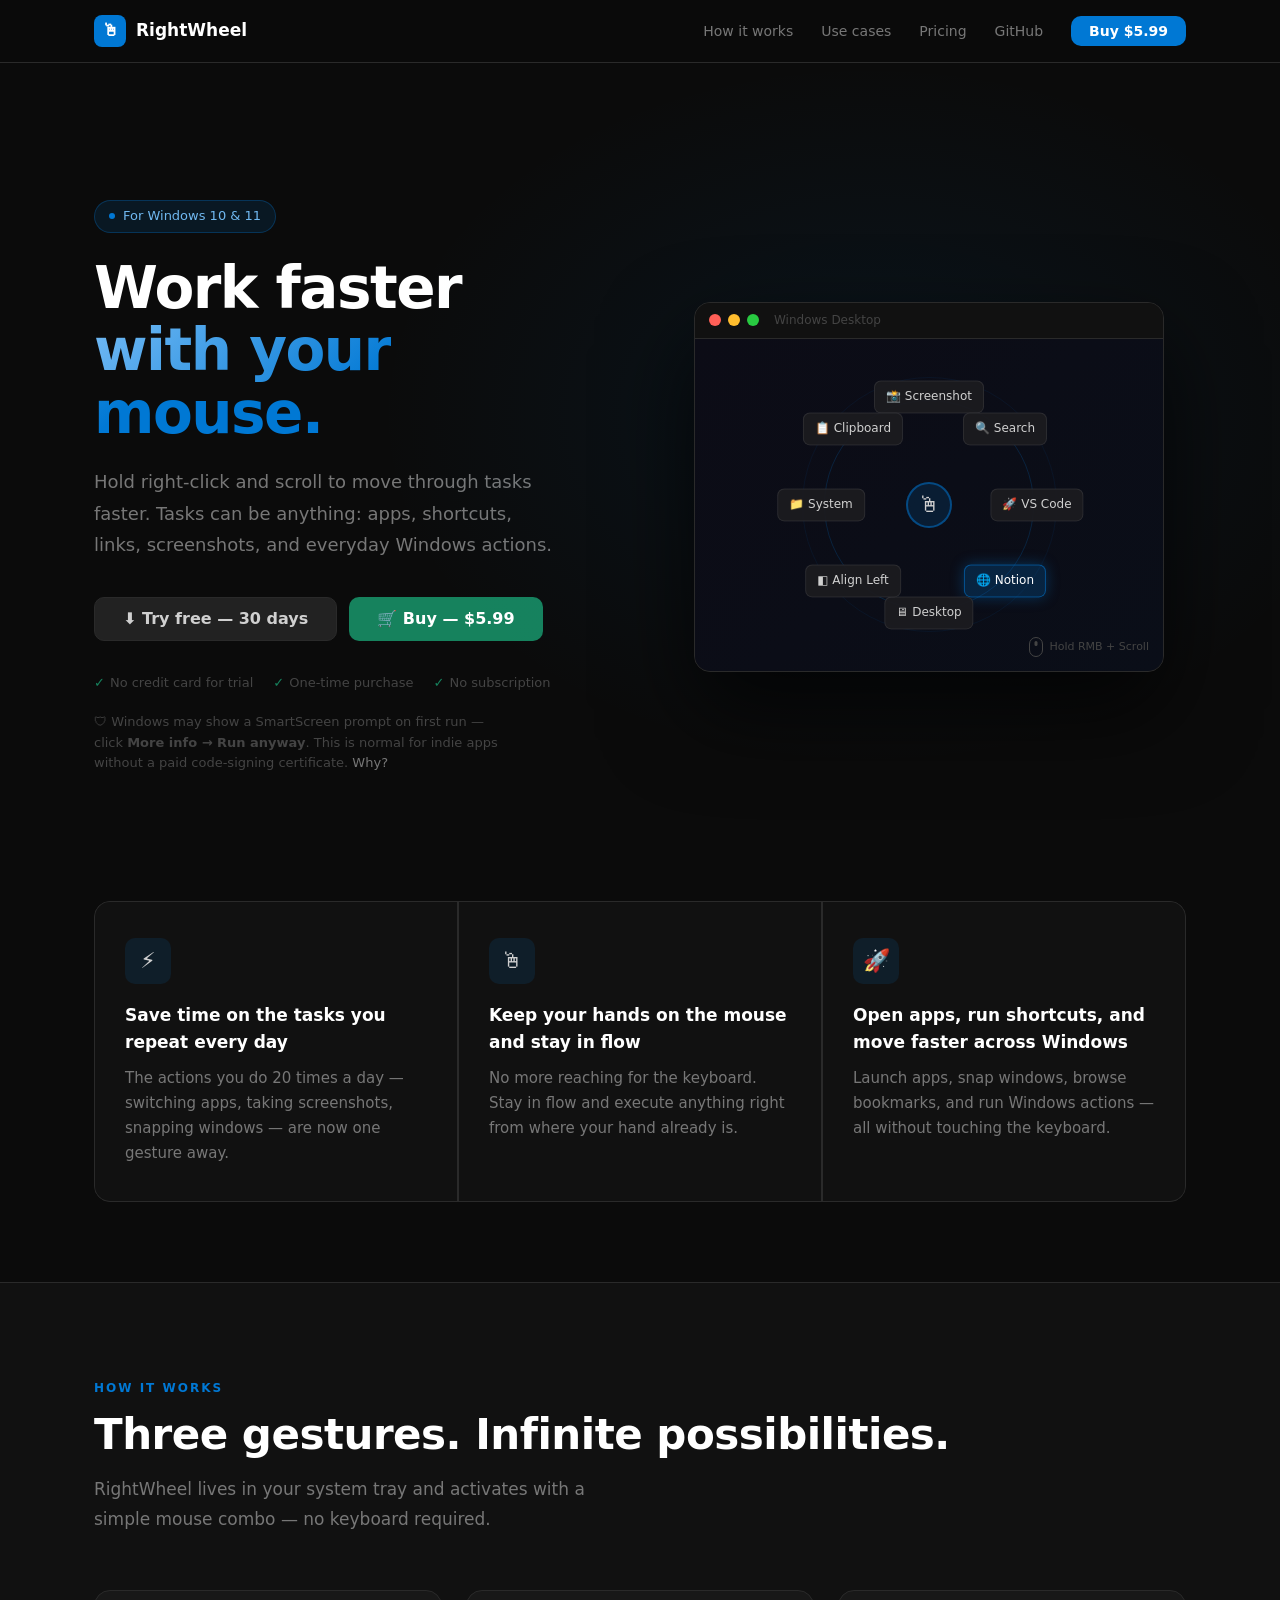
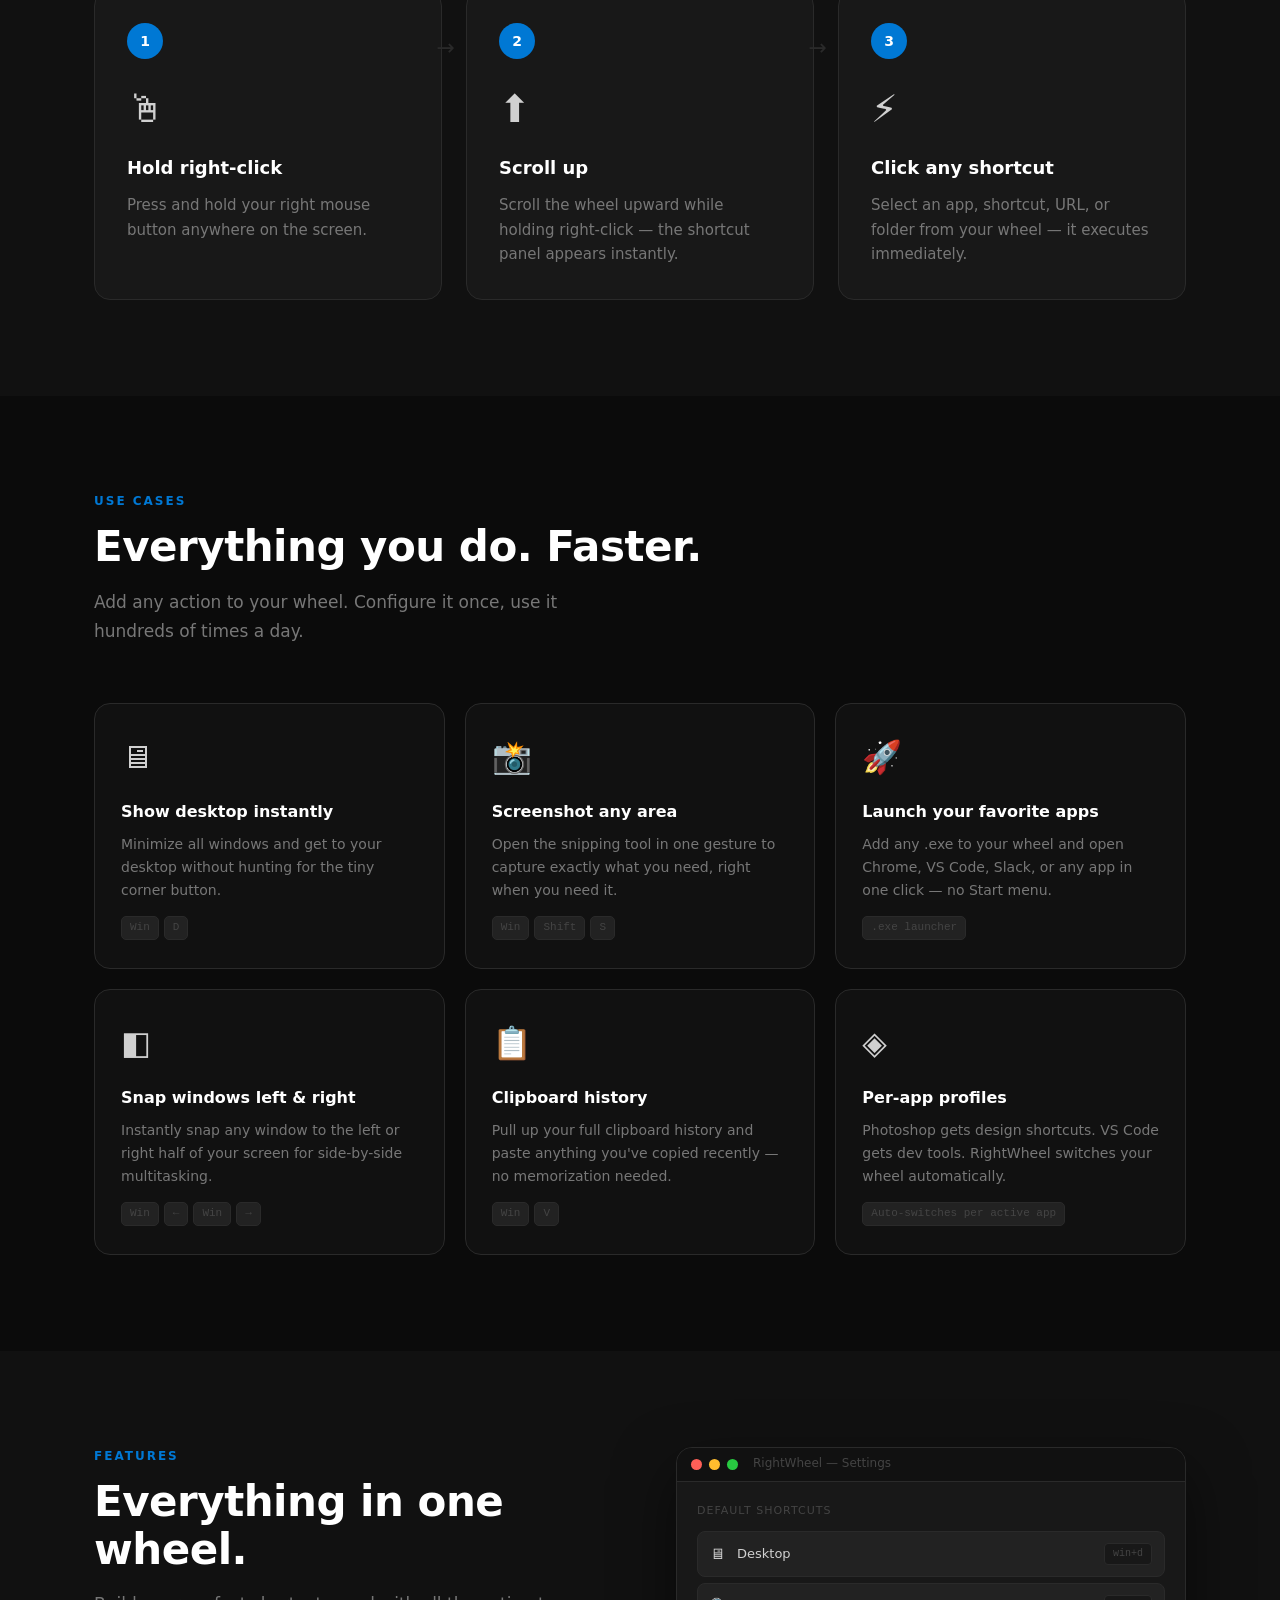
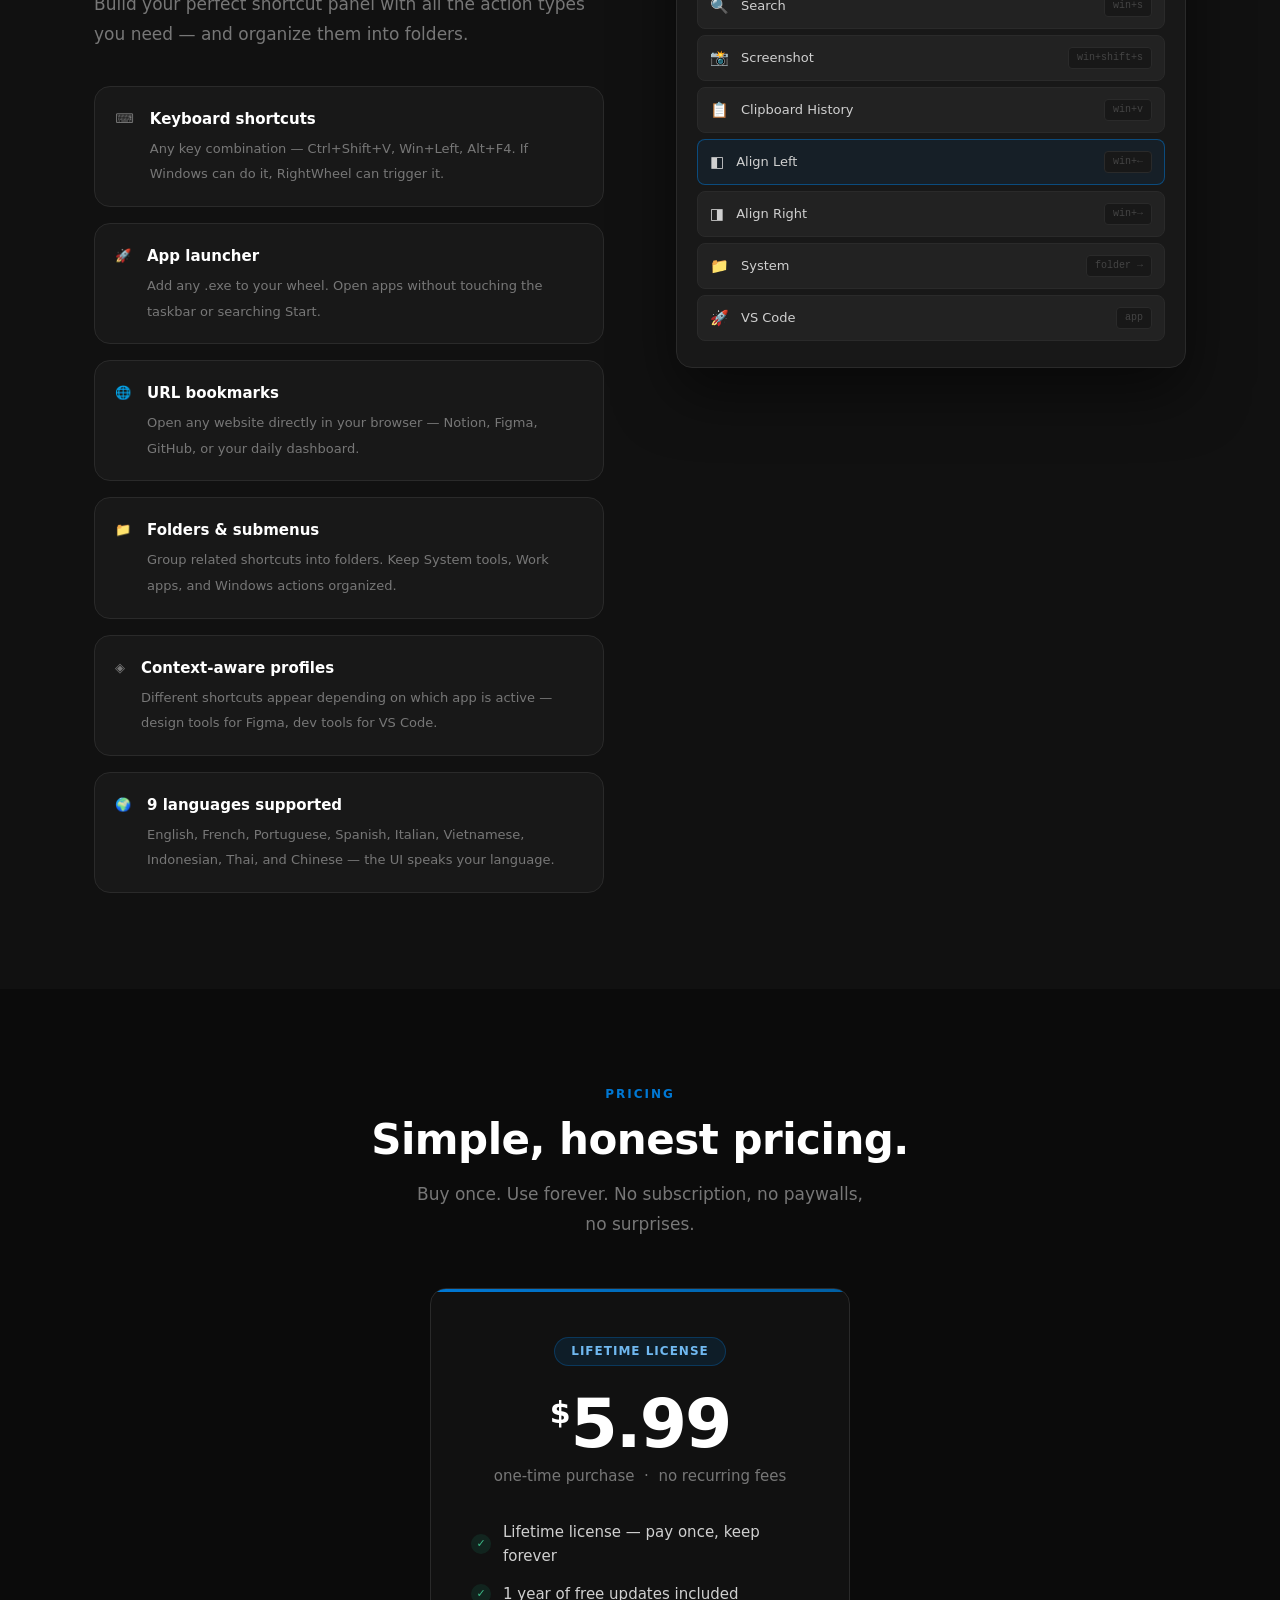
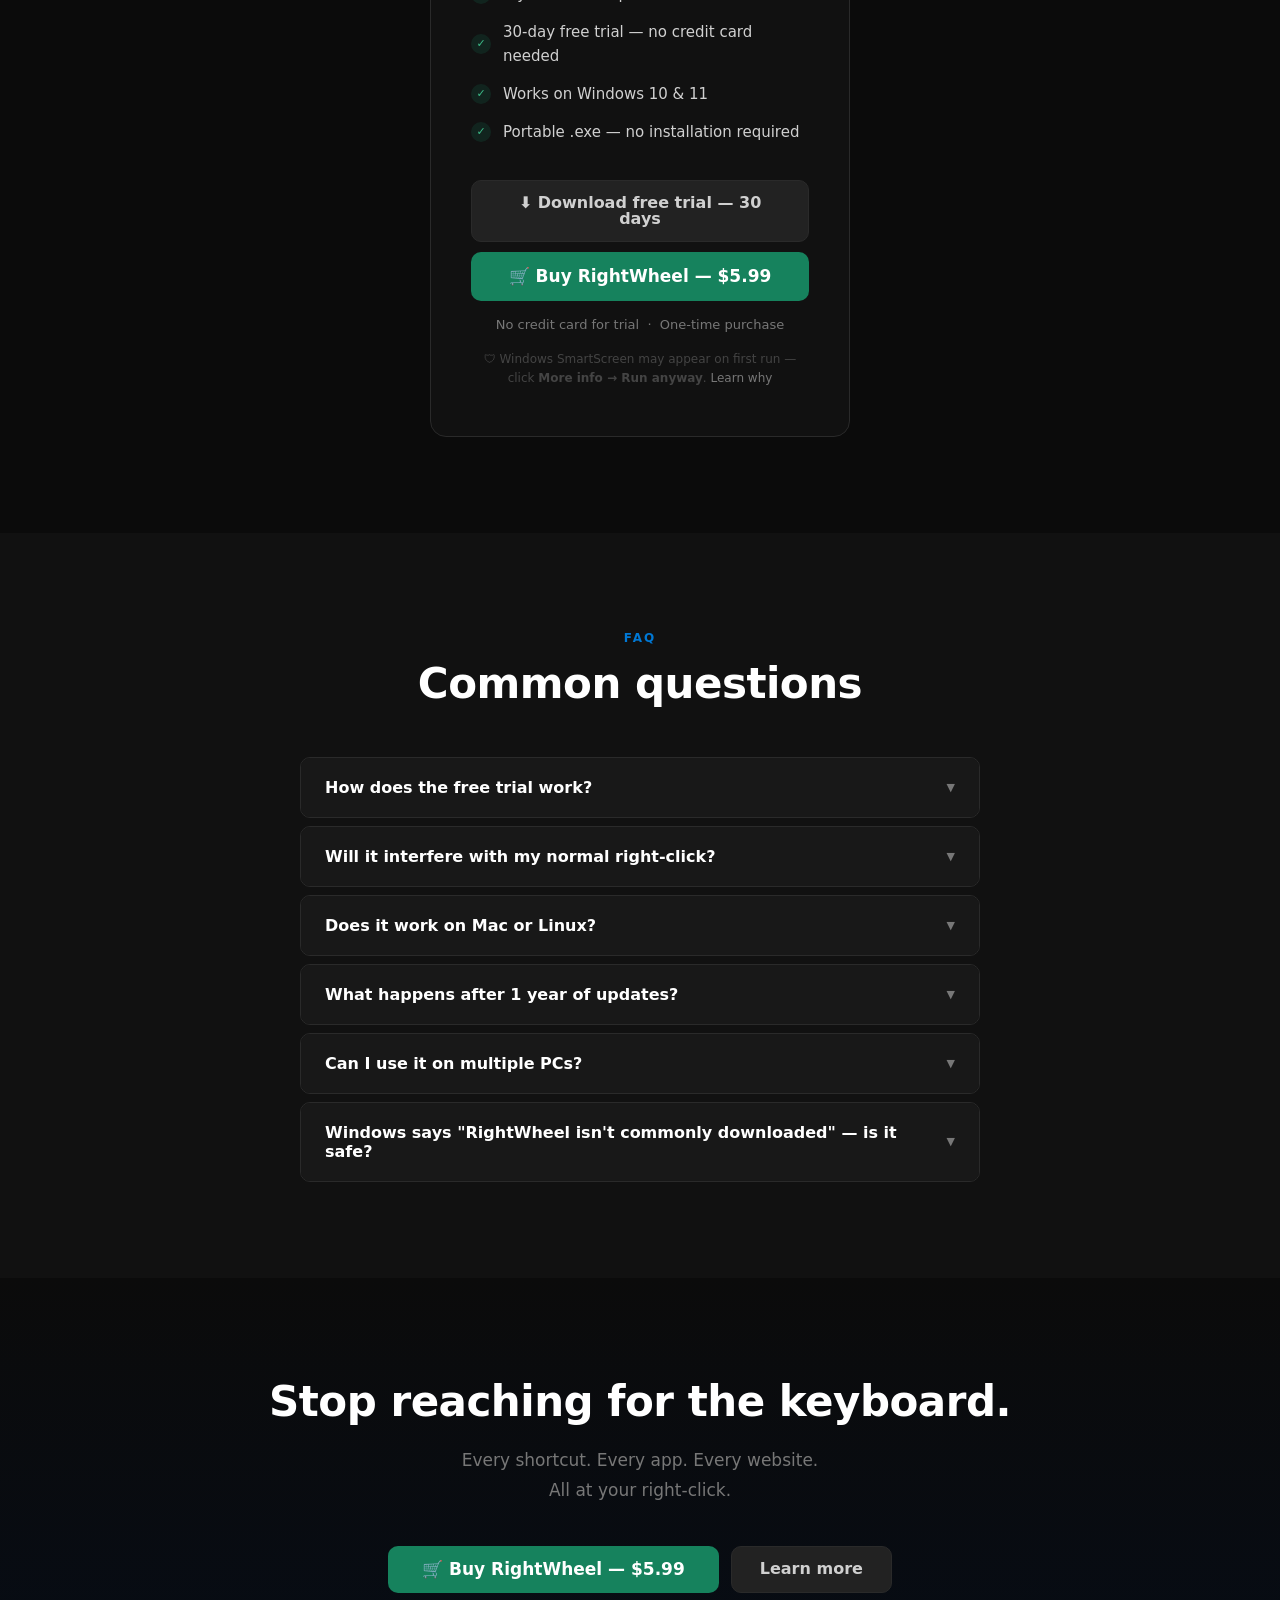
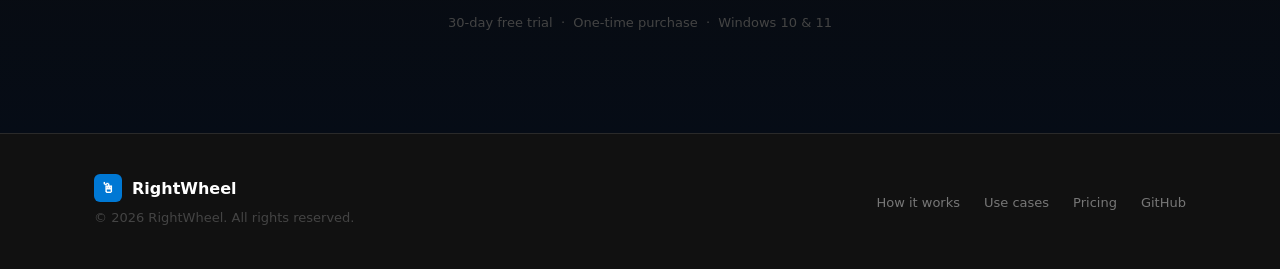
==== website/index.html @ c5c51e4b "seo: fix all audit issues — og-image, meta, sitemap, robots, schema - og-image.png resized to 1200x6" ====
<!DOCTYPE html>
<html lang="en">
<head>
  <meta charset="UTF-8">
  <meta name="viewport" content="width=device-width, initial-scale=1.0">
  <title>RightWheel — Work faster with your mouse</title>
  <meta name="description" content="RightWheel is a Windows mouse shortcut launcher. Hold right-click and scroll to instantly open apps, trigger shortcuts, and switch windows — without touching the keyboard.">
  <meta name="keywords" content="mouse shortcuts, windows productivity, rightwheel, hotkey, quick launch, mouse wheel, keyboard shortcut launcher">
  <link rel="canonical" href="https://chautnus.github.io/RightWheel/">
  <link rel="sitemap" type="application/xml" href="/RightWheel/sitemap.xml">
  <link rel="icon" href="data:image/svg+xml,<svg xmlns='http://www.w3.org/2000/svg' viewBox='0 0 100 100'><rect width='100' height='100' rx='20' fill='%230078d4'/><text y='.9em' font-size='80'>🖱</text></svg>">

  <!-- Open Graph -->
  <meta property="og:title" content="RightWheel — Work faster with your mouse">
  <meta property="og:description" content="Hold right-click and scroll to move through tasks faster. Apps, shortcuts, links, screenshots — all at your fingertip.">
  <meta property="og:type" content="website">
  <meta property="og:url" content="https://chautnus.github.io/RightWheel/">
  <meta property="og:image" content="https://chautnus.github.io/RightWheel/og-image.png">
  <meta property="og:image:width" content="1200">
  <meta property="og:image:height" content="630">
  <meta property="og:image:alt" content="RightWheel — Windows mouse shortcut launcher">
  <meta property="og:site_name" content="RightWheel">

  <!-- Twitter -->
  <meta name="twitter:card" content="summary_large_image">
  <meta name="twitter:title" content="RightWheel — Work faster with your mouse">
  <meta name="twitter:description" content="Hold right-click and scroll to move through tasks faster.">
  <meta name="twitter:image" content="https://chautnus.github.io/RightWheel/og-image.png">
  <meta name="twitter:image:alt" content="RightWheel — Windows mouse shortcut launcher">
  <meta name="robots" content="index, follow">
  <meta name="author" content="chautnus">

  <!-- Structured data -->
  <script type="application/ld+json">
  {
    "@context": "https://schema.org",
    "@type": "SoftwareApplication",
    "name": "RightWheel",
    "applicationCategory": "UtilitiesApplication",
    "operatingSystem": "Windows 10, Windows 11",
    "description": "Hold right-click and scroll to instantly access apps, shortcuts, links, screenshots, and everyday Windows actions.",
    "url": "https://chautnus.github.io/RightWheel/",
    "downloadUrl": "https://github.com/chautnus/RightWheel/releases/latest/download/RightWheel.exe",
    "softwareVersion": "2.9.0",
    "offers": {
      "@type": "Offer",
      "price": "5.99",
      "priceCurrency": "USD",
      "availability": "https://schema.org/InStock"
    },
    "featureList": [
      "Keyboard shortcut launcher",
      "App launcher",
      "URL bookmarks",
      "Folders and submenus",
      "Tab and window switcher",
      "9 languages supported",
      "30-day free trial"
    ]
  }
  </script>

  <style>
    *, *::before, *::after { box-sizing: border-box; margin: 0; padding: 0; }

    :root {
      --bg:     #0b0b0b;
      --bg2:    #111111;
      --bg3:    #181818;
      --bg4:    #222222;
      --bg5:    #2a2a2a;
      --border: #2a2a2a;
      --text:   #d0d0d0;
      --muted:  #777;
      --dim:    #444;
      --white:  #ffffff;
      --blue:   #0078d4;
      --blue-h: #1a8fe0;
      --blue-l: rgba(0,120,212,.12);
      --green:  #16825d;
      --green-h:#1a9e71;
      --r:      10px;
      --r-lg:   16px;
      --font:   'Segoe UI', system-ui, -apple-system, 'Helvetica Neue', sans-serif;
      --mono:   'Cascadia Code', 'Consolas', 'Courier New', monospace;
      --max:    1140px;
    }

    html { scroll-behavior: smooth; }

    body {
      font-family: var(--font);
      background: var(--bg);
      color: var(--text);
      line-height: 1.6;
      overflow-x: hidden;
    }

    a { color: var(--blue); text-decoration: none; }
    a:hover { text-decoration: underline; }

    /* ─── Layout ─────────────────────────────────────────────── */
    .container { max-width: var(--max); margin: 0 auto; padding: 0 24px; }

    /* ─── Buttons ────────────────────────────────────────────── */
    .btn {
      display: inline-flex; align-items: center; gap: 8px;
      padding: 13px 28px; border-radius: var(--r);
      font-size: 16px; font-weight: 600; font-family: var(--font);
      cursor: pointer; border: none; text-decoration: none;
      transition: all .2s; line-height: 1;
    }
    .btn:hover { text-decoration: none; }
    .btn-primary   { background: var(--green); color: var(--white); }
    .btn-primary:hover {
      background: var(--green-h); color: var(--white);
      transform: translateY(-1px); box-shadow: 0 8px 24px rgba(22,130,93,.35);
    }
    .btn-secondary { background: var(--bg4); color: var(--text); border: 1px solid var(--border); }
    .btn-secondary:hover { background: var(--bg5); color: var(--white); }

    /* ─── Nav ────────────────────────────────────────────────── */
    nav {
      position: sticky; top: 0; z-index: 100;
      background: rgba(11,11,11,.88); backdrop-filter: blur(14px);
      border-bottom: 1px solid var(--border);
    }
    .nav-inner {
      display: flex; align-items: center;
      height: 62px; gap: 32px;
    }
    .nav-logo {
      display: flex; align-items: center; gap: 10px;
      font-weight: 700; font-size: 17px; color: var(--white);
      text-decoration: none; flex-shrink: 0;
    }
    .nav-logo-icon {
      width: 32px; height: 32px; background: var(--blue);
      border-radius: 8px;
      display: flex; align-items: center; justify-content: center;
      font-size: 17px;
    }
    .nav-links {
      display: flex; align-items: center; gap: 28px;
      margin-left: auto; list-style: none;
    }
    .nav-links a { color: var(--muted); font-size: 14px; transition: color .2s; }
    .nav-links a:hover { color: var(--white); text-decoration: none; }
    .nav-cta {
      background: var(--blue) !important; color: var(--white) !important;
      padding: 7px 18px; border-radius: var(--r);
      font-weight: 600; font-size: 14px !important;
      transition: background .2s !important;
    }
    .nav-cta:hover { background: var(--blue-h) !important; }

    /* ─── Hero ───────────────────────────────────────────────── */
    .hero {
      min-height: calc(100vh - 62px);
      display: flex; align-items: center;
      padding: 80px 0 70px; position: relative; overflow: hidden;
    }
    .hero::before {
      content: '';
      position: absolute; inset: 0;
      background: radial-gradient(ellipse 55% 60% at 68% 42%, rgba(0,120,212,.09) 0%, transparent 70%);
      pointer-events: none;
    }
    .hero-inner {
      display: grid; grid-template-columns: 1fr 1fr;
      gap: 64px; align-items: center;
    }
    .hero-badge {
      display: inline-flex; align-items: center; gap: 8px;
      background: var(--blue-l); border: 1px solid rgba(0,120,212,.3);
      border-radius: 100px; padding: 5px 14px;
      font-size: 13px; color: #70b8f0; margin-bottom: 24px;
    }
    .hero-badge-dot {
      width: 6px; height: 6px; border-radius: 50%; background: var(--blue);
    }
    .hero h1 {
      font-size: clamp(36px, 5vw, 58px); font-weight: 800;
      line-height: 1.08; letter-spacing: -1.5px;
      color: var(--white); margin-bottom: 22px;
    }
    .hero h1 em {
      font-style: normal;
      background: linear-gradient(135deg, #74bbf5 0%, #0078d4 60%);
      -webkit-background-clip: text; -webkit-text-fill-color: transparent; background-clip: text;
    }
    .hero-desc {
      font-size: 18px; color: var(--muted); line-height: 1.75;
      margin-bottom: 36px; max-width: 460px;
    }
    .hero-actions { display: flex; gap: 12px; flex-wrap: wrap; }
    .hero-trust {
      display: flex; align-items: center; gap: 20px; flex-wrap: wrap;
      margin-top: 32px; font-size: 13px; color: var(--dim);
    }
    .hero-trust span { display: flex; align-items: center; gap: 5px; }
    .hero-trust .check { color: var(--green); }

    /* ─── Wheel Mockup ───────────────────────────────────────── */
    .hero-visual {
      display: flex; align-items: center; justify-content: center;
    }
    .mockup-window {
      width: 470px; height: 370px;
      background: var(--bg3); border: 1px solid var(--border);
      border-radius: var(--r-lg); position: relative; overflow: hidden;
      box-shadow: 0 40px 90px rgba(0,0,0,.7);
    }
    .mockup-titlebar {
      height: 36px; background: var(--bg2);
      border-bottom: 1px solid var(--border);
      display: flex; align-items: center; padding: 0 14px; gap: 7px;
    }
    .dot { width: 12px; height: 12px; border-radius: 50%; }
    .mockup-titlebar-label { margin-left: 8px; font-size: 12px; color: var(--dim); }
    .mockup-body {
      position: relative; height: calc(100% - 36px);
      background: linear-gradient(135deg, #0c0c16 0%, #0a0e18 100%);
      display: flex; align-items: center; justify-content: center;
    }

    /* Wheel */
    .wheel-wrap { position: relative; width: 290px; height: 290px;
      display: flex; align-items: center; justify-content: center; }
    .wheel-ring {
      position: absolute; border-radius: 50%; border-style: solid;
      border-color: rgba(0,120,212,.2); border-width: 1px;
      animation: pulse-ring 3s ease-in-out infinite;
    }
    .wr1 { width: 210px; height: 210px; }
    .wr2 { width: 255px; height: 255px; border-color: rgba(0,120,212,.08); animation-delay:.6s; }
    @keyframes pulse-ring {
      0%,100% { opacity:.5; transform:scale(1); }
      50%      { opacity:1;  transform:scale(1.025); }
    }
    .wheel-center {
      width: 46px; height: 46px; border-radius: 50%;
      background: rgba(0,120,212,.15); border: 2px solid rgba(0,120,212,.5);
      display: flex; align-items: center; justify-content: center;
      font-size: 22px; z-index: 2;
      animation: center-pulse 2s ease-in-out infinite alternate;
    }
    @keyframes center-pulse {
      from { box-shadow: 0 0 10px rgba(0,120,212,.25); }
      to   { box-shadow: 0 0 26px rgba(0,120,212,.6);  }
    }
    .wi {
      position: absolute;
      transform: translate(-50%, -50%);
    }
    .pill {
      display: flex; align-items: center; gap: 5px;
      background: rgba(28,28,32,.96); border: 1px solid rgba(255,255,255,.08);
      border-radius: 7px; padding: 6px 11px;
      font-size: 12px; color: var(--text); white-space: nowrap;
      transition: all .3s; cursor: default;
    }
    .pill.hi {
      background: rgba(0,120,212,.22);
      border-color: rgba(0,120,212,.55);
      color: var(--white);
      box-shadow: 0 0 14px rgba(0,120,212,.35);
    }
    .scroll-hint {
      position: absolute; bottom: 14px; right: 14px;
      font-size: 11px; color: var(--dim);
      display: flex; align-items: center; gap: 6px;
    }
    .scroll-mouse {
      width: 14px; height: 20px; border: 1.5px solid var(--dim);
      border-radius: 7px; position: relative;
    }
    .scroll-mouse::after {
      content: ''; width: 3px; height: 5px;
      background: var(--dim); border-radius: 2px;
      position: absolute; left: 50%; top: 3px; transform: translateX(-50%);
      animation: s-dot 1.5s ease-in-out infinite;
    }
    @keyframes s-dot { 0%,100%{opacity:1;top:3px} 50%{opacity:.3;top:8px} }

    /* ─── Section shared ─────────────────────────────────────── */
    section { padding: 96px 0; }
    .label {
      font-size: 12px; font-weight: 700; letter-spacing: 2px;
      text-transform: uppercase; color: var(--blue); margin-bottom: 12px;
    }
    .sh {
      font-size: clamp(28px, 4vw, 42px); font-weight: 800;
      color: var(--white); line-height: 1.15;
      letter-spacing: -0.5px; margin-bottom: 16px;
    }
    .sd {
      font-size: 17px; color: var(--muted);
      line-height: 1.75; margin-bottom: 56px;
    }

    /* ─── Value Props ─────────────────────────────────────────── */
    .props { padding: 0 0 80px; border-bottom: 1px solid var(--border); }
    .props-grid {
      display: grid; grid-template-columns: repeat(3,1fr);
      gap: 2px; background: var(--border);
      border: 1px solid var(--border); border-radius: var(--r-lg); overflow: hidden;
    }
    .prop { background: var(--bg2); padding: 36px 30px; }
    .prop-ico {
      width: 46px; height: 46px; background: var(--blue-l);
      border-radius: var(--r); display: flex; align-items: center;
      justify-content: center; font-size: 22px; margin-bottom: 18px;
    }
    .prop h3 { font-size: 17px; font-weight: 700; color: var(--white); margin-bottom: 10px; }
    .prop p  { font-size: 15px; color: var(--muted); line-height: 1.65; }

    /* ─── How it works ───────────────────────────────────────── */
    .how { background: var(--bg2); }
    .how-steps { display: grid; grid-template-columns: repeat(3,1fr); gap: 24px; }
    .step {
      background: var(--bg3); border: 1px solid var(--border);
      border-radius: var(--r-lg); padding: 32px; position: relative;
    }
    .step-num {
      width: 36px; height: 36px; border-radius: 50%; background: var(--blue);
      display: flex; align-items: center; justify-content: center;
      font-size: 14px; font-weight: 800; color: var(--white); margin-bottom: 20px;
    }
    .step-icon { font-size: 38px; display: block; margin-bottom: 14px; }
    .step h3 { font-size: 18px; font-weight: 700; color: var(--white); margin-bottom: 10px; }
    .step p  { font-size: 15px; color: var(--muted); line-height: 1.65; }
    .step-arrow {
      position: absolute; top: 46px; right: -14px;
      color: var(--border); font-size: 22px; z-index: 1; line-height: 1;
    }

    /* ─── Use Cases ──────────────────────────────────────────── */
    .cases-grid {
      display: grid; grid-template-columns: repeat(3,1fr); gap: 20px;
    }
    .case {
      background: var(--bg2); border: 1px solid var(--border);
      border-radius: var(--r-lg); padding: 28px 26px; transition: all .2s;
    }
    .case:hover {
      border-color: rgba(0,120,212,.4); background: var(--bg3);
      transform: translateY(-2px);
    }
    .case-ico { font-size: 32px; display: block; margin-bottom: 16px; }
    .case h3  { font-size: 16px; font-weight: 700; color: var(--white); margin-bottom: 8px; }
    .case p   { font-size: 14px; color: var(--muted); line-height: 1.65; }
    .keys     { display: flex; gap: 5px; flex-wrap: wrap; margin-top: 14px; }
    .kb {
      background: var(--bg4); border: 1px solid var(--border);
      border-radius: 5px; padding: 2px 8px;
      font-size: 11px; font-family: var(--mono); color: var(--dim);
    }

    /* ─── Features ───────────────────────────────────────────── */
    .features { background: var(--bg2); }
    .features-inner { display: grid; grid-template-columns: 1fr 1fr; gap: 72px; align-items: start; }
    .feat-list  { list-style: none; display: flex; flex-direction: column; gap: 16px; }
    .feat-item  {
      display: flex; gap: 16px; align-items: flex-start;
      padding: 20px; background: var(--bg3);
      border: 1px solid var(--border); border-radius: var(--r-lg); transition: border-color .2s;
    }
    .feat-item:hover { border-color: rgba(0,120,212,.35); }
    .feat-ico  { font-size: 22px; flex-shrink: 0; margin-top: 2px; }
    .feat-item strong { display: block; font-size: 15px; font-weight: 700; color: var(--white); margin-bottom: 4px; }
    .feat-item span   { font-size: 13px; color: var(--muted); line-height: 1.55; }

    /* Fake settings panel */
    .feat-panel {
      position: sticky; top: 80px;
      background: var(--bg3); border: 1px solid var(--border);
      border-radius: var(--r-lg); overflow: hidden;
      box-shadow: 0 24px 60px rgba(0,0,0,.5);
    }
    .panel-bar {
      height: 34px; background: var(--bg2);
      border-bottom: 1px solid var(--border);
      display: flex; align-items: center; padding: 0 14px; gap: 7px;
    }
    .panel-body { padding: 20px; }
    .panel-label { font-size: 11px; color: var(--dim); text-transform: uppercase; letter-spacing: 1px; margin-bottom: 12px; }
    .panel-row {
      display: flex; align-items: center; gap: 12px;
      padding: 10px 12px; margin-bottom: 6px;
      background: var(--bg4); border: 1px solid var(--border);
      border-radius: 8px; transition: all .2s;
    }
    .panel-row:hover { border-color: rgba(0,120,212,.4); background: rgba(0,120,212,.06); }
    .panel-row .pi { font-size: 15px; }
    .panel-row .pl { flex: 1; font-size: 13px; color: var(--text); }
    .panel-row .pk {
      font-family: var(--mono); font-size: 10px; color: var(--dim);
      background: var(--bg3); padding: 2px 8px;
      border-radius: 4px; border: 1px solid var(--border);
    }

    /* ─── Pricing ────────────────────────────────────────────── */
    .pricing { text-align: center; }
    .pricing-card {
      max-width: 420px; margin: 0 auto;
      background: var(--bg2); border: 1px solid var(--border);
      border-radius: var(--r-lg); padding: 48px 40px;
      position: relative; overflow: hidden;
    }
    .pricing-card::before {
      content: ''; position: absolute;
      top: 0; left: 0; right: 0; height: 3px;
      background: linear-gradient(90deg, var(--blue) 0%, #005fa3 100%);
    }
    .pricing-badge {
      display: inline-block;
      background: var(--blue-l); color: #70b8f0;
      border: 1px solid rgba(0,120,212,.3);
      border-radius: 100px; padding: 4px 16px;
      font-size: 12px; font-weight: 700;
      letter-spacing: 1px; text-transform: uppercase; margin-bottom: 24px;
    }
    .price {
      font-size: 68px; font-weight: 900;
      color: var(--white); line-height: 1;
      letter-spacing: -2px; margin-bottom: 6px;
    }
    .price sup { font-size: 30px; font-weight: 700; letter-spacing: 0; vertical-align: super; }
    .price-period { font-size: 15px; color: var(--muted); margin-bottom: 32px; }
    .price-feats { list-style: none; text-align: left; display: flex; flex-direction: column; gap: 14px; margin-bottom: 36px; }
    .price-feats li { display: flex; align-items: center; gap: 12px; font-size: 15px; color: var(--text); }
    .pf-check {
      width: 20px; height: 20px; border-radius: 50%;
      background: rgba(22,130,93,.18);
      display: flex; align-items: center; justify-content: center;
      font-size: 11px; color: #3dba88; flex-shrink: 0;
    }
    .trial-note { margin-top: 14px; font-size: 13px; color: var(--muted); }
    .smartscreen-note {
      margin-top: 18px; font-size: 13px; color: var(--dim);
      line-height: 1.6; max-width: 420px;
    }
    .smartscreen-note a { color: var(--muted); }
    .smartscreen-note a:hover { color: var(--white); }

    /* ─── FAQ ────────────────────────────────────────────────── */
    .faq { background: var(--bg2); }
    .faq-wrap { max-width: 680px; margin: 0 auto; }
    .faq-item { border: 1px solid var(--border); border-radius: var(--r); overflow: hidden; }
    .faq-item + .faq-item { margin-top: 8px; }
    .faq-q {
      width: 100%; background: var(--bg3); border: none;
      padding: 20px 24px; text-align: left;
      font-size: 16px; font-weight: 600; color: var(--white);
      cursor: pointer; display: flex; justify-content: space-between;
      align-items: center; gap: 16px; font-family: var(--font);
      transition: background .2s;
    }
    .faq-q:hover { background: var(--bg4); }
    .faq-arrow { font-size: 11px; color: var(--muted); transition: transform .25s; flex-shrink: 0; }
    .faq-item.open .faq-arrow { transform: rotate(180deg); }
    .faq-a { max-height: 0; overflow: hidden; transition: max-height .3s ease; background: var(--bg2); }
    .faq-a-inner { padding: 0 24px 20px; font-size: 15px; color: var(--muted); line-height: 1.75; }
    .faq-item.open .faq-a { max-height: 280px; }

    /* ─── CTA Banner ─────────────────────────────────────────── */
    .cta {
      text-align: center; padding: 100px 0;
      background: linear-gradient(180deg, var(--bg) 0%, #060c16 100%);
    }
    .cta .sh { margin-bottom: 20px; }
    .cta .sd { margin: 0 auto 40px; max-width: 480px; }
    .cta-row { display: flex; justify-content: center; gap: 12px; flex-wrap: wrap; }
    .cta-note { margin-top: 20px; font-size: 13px; color: var(--dim); }

    /* ─── Footer ─────────────────────────────────────────────── */
    footer {
      background: var(--bg2); border-top: 1px solid var(--border); padding: 40px 0;
    }
    .footer-inner {
      display: flex; justify-content: space-between;
      align-items: center; gap: 24px; flex-wrap: wrap;
    }
    .footer-brand { display: flex; align-items: center; gap: 10px; font-weight: 700; color: var(--white); }
    .footer-brand-ico {
      width: 28px; height: 28px; background: var(--blue);
      border-radius: 6px; display: flex; align-items: center;
      justify-content: center; font-size: 14px;
    }
    .footer-copy { font-size: 13px; color: var(--dim); margin-top: 6px; }
    .footer-links { display: flex; gap: 24px; list-style: none; }
    .footer-links a { font-size: 13px; color: var(--muted); transition: color .2s; }
    .footer-links a:hover { color: var(--white); text-decoration: none; }

    /* ─── Responsive ─────────────────────────────────────────── */
    @media (max-width: 920px) {
      .hero-inner { grid-template-columns: 1fr; text-align: center; }
      .hero-visual { order: -1; }
      .hero-actions, .hero-trust { justify-content: center; }
      .hero-desc { margin-left: auto; margin-right: auto; }
      .mockup-window { width: 360px; height: 300px; }
      .wheel-wrap { width: 240px; height: 240px; }
      .props-grid, .how-steps { grid-template-columns: 1fr; }
      .step-arrow { display: none; }
      .cases-grid { grid-template-columns: repeat(2,1fr); }
      .features-inner { grid-template-columns: 1fr; }
      .feat-panel { position: static; }
    }
    @media (max-width: 600px) {
      .nav-links { display: none; }
      .cases-grid { grid-template-columns: 1fr; }
      section { padding: 64px 0; }
      .hero { padding: 56px 0 48px; }
      .mockup-window { width: 310px; height: 270px; }
    }
  </style>
</head>
<body>

<!-- ════ NAV ════ -->
<nav>
  <div class="container nav-inner">
    <a class="nav-logo" href="#">
      <div class="nav-logo-icon">🖱</div>
      RightWheel
    </a>
    <ul class="nav-links">
      <li><a href="#how-it-works">How it works</a></li>
      <li><a href="#use-cases">Use cases</a></li>
      <li><a href="#pricing">Pricing</a></li>
      <li><a href="https://github.com/chautnus/RightWheel" target="_blank" rel="noopener noreferrer">GitHub</a></li>
      <li>
        <a class="nav-cta"
           href="https://imagesnap.lemonsqueezy.com/checkout/buy/121b3bd5-3464-4e73-9ead-70b0034ec124"
           target="_blank" rel="noopener noreferrer">
          Buy $5.99
        </a>
      </li>
    </ul>
  </div>
</nav>

<!-- ════ HERO ════ -->
<section class="hero">
  <div class="container">
    <div class="hero-inner">

      <!-- Copy -->
      <div class="hero-copy">
        <div class="hero-badge">
          <div class="hero-badge-dot"></div>
          For Windows 10 &amp; 11
        </div>
        <h1>Work faster <em>with your mouse.</em></h1>
        <p class="hero-desc">
          Hold right-click and scroll to move through tasks faster.
          Tasks can be anything: apps, shortcuts, links, screenshots,
          and everyday Windows actions.
        </p>
        <div class="hero-actions">
          <a class="btn btn-secondary"
             href="https://github.com/chautnus/RightWheel/releases/latest/download/RightWheel.exe">
            ⬇ Try free — 30 days
          </a>
          <a class="btn btn-primary"
             href="https://imagesnap.lemonsqueezy.com/checkout/buy/121b3bd5-3464-4e73-9ead-70b0034ec124"
             target="_blank" rel="noopener noreferrer">
            🛒 Buy — $5.99
          </a>
        </div>
        <div class="hero-trust">
          <span><span class="check">✓</span> No credit card for trial</span>
          <span><span class="check">✓</span> One-time purchase</span>
          <span><span class="check">✓</span> No subscription</span>
        </div>
        <p class="smartscreen-note">
          🛡 Windows may show a SmartScreen prompt on first run —
          click <strong>More info → Run anyway</strong>.
          This is normal for indie apps without a paid code-signing certificate.
          <a href="#faq-smartscreen">Why?</a>
        </p>
      </div>

      <!-- Wheel mockup -->
      <div class="hero-visual">
        <div class="mockup-window">
          <div class="mockup-titlebar">
            <div class="dot" style="background:#ff5f57"></div>
            <div class="dot" style="background:#ffbd2e"></div>
            <div class="dot" style="background:#28ca41"></div>
            <span class="mockup-titlebar-label">Windows Desktop</span>
          </div>
          <div class="mockup-body">
            <div class="wheel-wrap">
              <!-- rings -->
              <div class="wheel-ring wr2"></div>
              <div class="wheel-ring wr1"></div>

              <!-- 8 items around circle r=108px, translate(-50%,-50%) centering -->
              <!-- top 0° -->
              <div class="wi" style="left:50%;top:calc(50% - 108px)">
                <div class="pill">📸 Screenshot</div>
              </div>
              <!-- top-right 45° -->
              <div class="wi" style="left:calc(50% + 76px);top:calc(50% - 76px)">
                <div class="pill">🔍 Search</div>
              </div>
              <!-- right 90° -->
              <div class="wi" style="left:calc(50% + 108px);top:50%">
                <div class="pill hi" id="pill-active">🚀 VS Code</div>
              </div>
              <!-- bottom-right 135° -->
              <div class="wi" style="left:calc(50% + 76px);top:calc(50% + 76px)">
                <div class="pill">🌐 Notion</div>
              </div>
              <!-- bottom 180° -->
              <div class="wi" style="left:50%;top:calc(50% + 108px)">
                <div class="pill">🖥 Desktop</div>
              </div>
              <!-- bottom-left 225° -->
              <div class="wi" style="left:calc(50% - 76px);top:calc(50% + 76px)">
                <div class="pill">◧ Align Left</div>
              </div>
              <!-- left 270° -->
              <div class="wi" style="left:calc(50% - 108px);top:50%">
                <div class="pill">📁 System</div>
              </div>
              <!-- top-left 315° -->
              <div class="wi" style="left:calc(50% - 76px);top:calc(50% - 76px)">
                <div class="pill">📋 Clipboard</div>
              </div>

              <div class="wheel-center">🖱</div>
            </div>

            <div class="scroll-hint">
              <div class="scroll-mouse"></div>
              Hold RMB + Scroll
            </div>
          </div><!-- /mockup-body -->
        </div>
      </div><!-- /hero-visual -->

    </div><!-- /hero-inner -->
  </div>
</section>

<!-- ════ VALUE PROPS ════ -->
<div class="props">
  <div class="container">
    <div class="props-grid">
      <div class="prop">
        <div class="prop-ico">⚡</div>
        <h3>Save time on the tasks you repeat every day</h3>
        <p>The actions you do 20 times a day — switching apps, taking screenshots, snapping windows — are now one gesture away.</p>
      </div>
      <div class="prop">
        <div class="prop-ico">🖱</div>
        <h3>Keep your hands on the mouse and stay in flow</h3>
        <p>No more reaching for the keyboard. Stay in flow and execute anything right from where your hand already is.</p>
      </div>
      <div class="prop">
        <div class="prop-ico">🚀</div>
        <h3>Open apps, run shortcuts, and move faster across Windows</h3>
        <p>Launch apps, snap windows, browse bookmarks, and run Windows actions — all without touching the keyboard.</p>
      </div>
    </div>
  </div>
</div>

<!-- ════ HOW IT WORKS ════ -->
<section class="how" id="how-it-works">
  <div class="container">
    <p class="label">How it works</p>
    <h2 class="sh">Three gestures. Infinite possibilities.</h2>
    <p class="sd" style="max-width:520px">RightWheel lives in your system tray and activates with a simple mouse combo — no keyboard required.</p>

    <div class="how-steps">
      <div class="step">
        <div class="step-num">1</div>
        <span class="step-icon">🖱</span>
        <h3>Hold right-click</h3>
        <p>Press and hold your right mouse button anywhere on the screen.</p>
        <div class="step-arrow">→</div>
      </div>
      <div class="step">
        <div class="step-num">2</div>
        <span class="step-icon">⬆</span>
        <h3>Scroll up</h3>
        <p>Scroll the wheel upward while holding right-click — the shortcut panel appears instantly.</p>
        <div class="step-arrow">→</div>
      </div>
      <div class="step">
        <div class="step-num">3</div>
        <span class="step-icon">⚡</span>
        <h3>Click any shortcut</h3>
        <p>Select an app, shortcut, URL, or folder from your wheel — it executes immediately.</p>
      </div>
    </div>
  </div>
</section>

<!-- ════ USE CASES ════ -->
<section id="use-cases">
  <div class="container">
    <p class="label">Use cases</p>
    <h2 class="sh">Everything you do. Faster.</h2>
    <p class="sd" style="max-width:520px">Add any action to your wheel. Configure it once, use it hundreds of times a day.</p>

    <div class="cases-grid">
      <div class="case">
        <span class="case-ico">🖥</span>
        <h3>Show desktop instantly</h3>
        <p>Minimize all windows and get to your desktop without hunting for the tiny corner button.</p>
        <div class="keys">
          <span class="kb">Win</span><span class="kb">D</span>
        </div>
      </div>
      <div class="case">
        <span class="case-ico">📸</span>
        <h3>Screenshot any area</h3>
        <p>Open the snipping tool in one gesture to capture exactly what you need, right when you need it.</p>
        <div class="keys">
          <span class="kb">Win</span><span class="kb">Shift</span><span class="kb">S</span>
        </div>
      </div>
      <div class="case">
        <span class="case-ico">🚀</span>
        <h3>Launch your favorite apps</h3>
        <p>Add any .exe to your wheel and open Chrome, VS Code, Slack, or any app in one click — no Start menu.</p>
        <div class="keys">
          <span class="kb">.exe launcher</span>
        </div>
      </div>
      <div class="case">
        <span class="case-ico">◧</span>
        <h3>Snap windows left &amp; right</h3>
        <p>Instantly snap any window to the left or right half of your screen for side-by-side multitasking.</p>
        <div class="keys">
          <span class="kb">Win</span><span class="kb">←</span>
          <span class="kb">Win</span><span class="kb">→</span>
        </div>
      </div>
      <div class="case">
        <span class="case-ico">📋</span>
        <h3>Clipboard history</h3>
        <p>Pull up your full clipboard history and paste anything you've copied recently — no memorization needed.</p>
        <div class="keys">
          <span class="kb">Win</span><span class="kb">V</span>
        </div>
      </div>
      <div class="case">
        <span class="case-ico">◈</span>
        <h3>Per-app profiles</h3>
        <p>Photoshop gets design shortcuts. VS Code gets dev tools. RightWheel switches your wheel automatically.</p>
        <div class="keys">
          <span class="kb">Auto-switches per active app</span>
        </div>
      </div>
    </div>
  </div>
</section>

<!-- ════ FEATURES ════ -->
<section class="features">
  <div class="container">
    <div class="features-inner">
      <div>
        <p class="label">Features</p>
        <h2 class="sh">Everything in one wheel.</h2>
        <p class="sd" style="margin-bottom:36px">Build your perfect shortcut panel with all the action types you need — and organize them into folders.</p>

        <ul class="feat-list">
          <li class="feat-item">
            <span class="feat-ico">⌨</span>
            <div>
              <strong>Keyboard shortcuts</strong>
              <span>Any key combination — Ctrl+Shift+V, Win+Left, Alt+F4. If Windows can do it, RightWheel can trigger it.</span>
            </div>
          </li>
          <li class="feat-item">
            <span class="feat-ico">🚀</span>
            <div>
              <strong>App launcher</strong>
              <span>Add any .exe to your wheel. Open apps without touching the taskbar or searching Start.</span>
            </div>
          </li>
          <li class="feat-item">
            <span class="feat-ico">🌐</span>
            <div>
              <strong>URL bookmarks</strong>
              <span>Open any website directly in your browser — Notion, Figma, GitHub, or your daily dashboard.</span>
            </div>
          </li>
          <li class="feat-item">
            <span class="feat-ico">📁</span>
            <div>
              <strong>Folders &amp; submenus</strong>
              <span>Group related shortcuts into folders. Keep System tools, Work apps, and Windows actions organized.</span>
            </div>
          </li>
          <li class="feat-item">
            <span class="feat-ico">◈</span>
            <div>
              <strong>Context-aware profiles</strong>
              <span>Different shortcuts appear depending on which app is active — design tools for Figma, dev tools for VS Code.</span>
            </div>
          </li>
          <li class="feat-item">
            <span class="feat-ico">🌍</span>
            <div>
              <strong>9 languages supported</strong>
              <span>English, French, Portuguese, Spanish, Italian, Vietnamese, Indonesian, Thai, and Chinese — the UI speaks your language.</span>
            </div>
          </li>
        </ul>
      </div>

      <!-- Fake settings panel -->
      <div class="feat-panel">
        <div class="panel-bar">
          <div class="dot" style="background:#ff5f57;width:11px;height:11px;border-radius:50%;flex-shrink:0"></div>
          <div class="dot" style="background:#ffbd2e;width:11px;height:11px;border-radius:50%;flex-shrink:0"></div>
          <div class="dot" style="background:#28ca41;width:11px;height:11px;border-radius:50%;flex-shrink:0"></div>
          <span style="margin-left:8px;font-size:12px;color:var(--dim)">RightWheel — Settings</span>
        </div>
        <div class="panel-body">
          <div class="panel-label">Default Shortcuts</div>
          <div class="panel-row"><span class="pi">🖥</span><span class="pl">Desktop</span><span class="pk">win+d</span></div>
          <div class="panel-row"><span class="pi">🔍</span><span class="pl">Search</span><span class="pk">win+s</span></div>
          <div class="panel-row"><span class="pi">📸</span><span class="pl">Screenshot</span><span class="pk">win+shift+s</span></div>
          <div class="panel-row"><span class="pi">📋</span><span class="pl">Clipboard History</span><span class="pk">win+v</span></div>
          <div class="panel-row" style="border-color:rgba(0,120,212,.5);background:rgba(0,120,212,.08)">
            <span class="pi">◧</span><span class="pl">Align Left</span><span class="pk">win+←</span>
          </div>
          <div class="panel-row"><span class="pi">◨</span><span class="pl">Align Right</span><span class="pk">win+→</span></div>
          <div class="panel-row"><span class="pi">📁</span><span class="pl">System</span><span class="pk">folder →</span></div>
          <div class="panel-row"><span class="pi">🚀</span><span class="pl">VS Code</span><span class="pk">app</span></div>
        </div>
      </div>
    </div>
  </div>
</section>

<!-- ════ PRICING ════ -->
<section class="pricing" id="pricing">
  <div class="container">
    <p class="label">Pricing</p>
    <h2 class="sh">Simple, honest pricing.</h2>
    <p class="sd" style="max-width:460px;margin:0 auto 48px">Buy once. Use forever. No subscription, no paywalls, no surprises.</p>

    <div class="pricing-card">
      <div class="pricing-badge">Lifetime License</div>
      <div class="price"><sup>$</sup>5.99</div>
      <div class="price-period">one-time purchase &nbsp;·&nbsp; no recurring fees</div>

      <ul class="price-feats">
        <li><span class="pf-check">✓</span> Lifetime license — pay once, keep forever</li>
        <li><span class="pf-check">✓</span> 1 year of free updates included</li>
        <li><span class="pf-check">✓</span> 30-day free trial — no credit card needed</li>
        <li><span class="pf-check">✓</span> Works on Windows 10 &amp; 11</li>
        <li><span class="pf-check">✓</span> Portable .exe — no installation required</li>
      </ul>

      <a class="btn btn-secondary"
         href="https://github.com/chautnus/RightWheel/releases/latest/download/RightWheel.exe"
         style="width:100%;justify-content:center;font-size:16px;padding:14px 28px;margin-bottom:10px">
        ⬇ Download free trial — 30 days
      </a>
      <a class="btn btn-primary"
         href="https://imagesnap.lemonsqueezy.com/checkout/buy/121b3bd5-3464-4e73-9ead-70b0034ec124"
         target="_blank" rel="noopener noreferrer"
         style="width:100%;justify-content:center;font-size:17px;padding:16px 28px">
        🛒 Buy RightWheel — $5.99
      </a>
      <div class="trial-note">No credit card for trial &nbsp;·&nbsp; One-time purchase</div>
      <p style="margin-top:14px;font-size:12px;color:var(--dim);line-height:1.6">
        🛡 Windows SmartScreen may appear on first run —
        click <strong>More info → Run anyway</strong>.
        <a href="#faq-smartscreen" style="color:var(--muted)">Learn why</a>
      </p>
    </div>
  </div>
</section>

<!-- ════ FAQ ════ -->
<section class="faq">
  <div class="container">
    <p class="label" style="text-align:center">FAQ</p>
    <h2 class="sh" style="text-align:center;margin-bottom:48px">Common questions</h2>

    <div class="faq-wrap">

      <div class="faq-item">
        <button class="faq-q" onclick="faq(this)">
          How does the free trial work?
          <span class="faq-arrow">▼</span>
        </button>
        <div class="faq-a"><div class="faq-a-inner">
          After downloading, RightWheel runs in full trial mode for 30 days — no account and no credit card required. All features are available during the trial. After 30 days, activate a purchased license key to continue using it indefinitely.
        </div></div>
      </div>

      <div class="faq-item">
        <button class="faq-q" onclick="faq(this)">
          Will it interfere with my normal right-click?
          <span class="faq-arrow">▼</span>
        </button>
        <div class="faq-a"><div class="faq-a-inner">
          No. RightWheel only activates when you hold right-click <em>and</em> scroll at the same time. A quick single right-click still shows the normal Windows context menu as usual — nothing changes for your existing workflow.
        </div></div>
      </div>

      <div class="faq-item">
        <button class="faq-q" onclick="faq(this)">
          Does it work on Mac or Linux?
          <span class="faq-arrow">▼</span>
        </button>
        <div class="faq-a"><div class="faq-a-inner">
          RightWheel is currently Windows-only (Windows 10 and 11). It relies on the Windows low-level mouse hook API. Mac and Linux versions are not planned at this time.
        </div></div>
      </div>

      <div class="faq-item">
        <button class="faq-q" onclick="faq(this)">
          What happens after 1 year of updates?
          <span class="faq-arrow">▼</span>
        </button>
        <div class="faq-a"><div class="faq-a-inner">
          Your license is permanent — RightWheel keeps working forever on the version you have. After 1 year, you won't receive new feature updates automatically, but the app continues to run. You can always buy an upgrade to renew your update period.
        </div></div>
      </div>

      <div class="faq-item">
        <button class="faq-q" onclick="faq(this)">
          Can I use it on multiple PCs?
          <span class="faq-arrow">▼</span>
        </button>
        <div class="faq-a"><div class="faq-a-inner">
          Each license covers one PC. If you need RightWheel on multiple machines, purchase additional licenses. Contact us if you need a multi-seat arrangement.
        </div></div>
      </div>

      <div class="faq-item" id="faq-smartscreen">
        <button class="faq-q" onclick="faq(this)">
          Windows says "RightWheel isn't commonly downloaded" — is it safe?
          <span class="faq-arrow">▼</span>
        </button>
        <div class="faq-a"><div class="faq-a-inner">
          Yes, completely. The warning is from Windows SmartScreen, which flags any
          executable that hasn't yet built up a download reputation — regardless of
          whether it's safe or not. RightWheel is an indie app without a paid
          code-signing certificate, so SmartScreen doesn't recognize it yet.<br><br>
          To run it: click <strong>More info</strong> → <strong>Run anyway</strong>.
          You can also verify the file hash against the one published on the
          <a href="https://github.com/chautnus/RightWheel/releases/latest" target="_blank" rel="noopener noreferrer">GitHub Releases page</a>
          before running. The source code is open on GitHub.
        </div></div>
      </div>

    </div>
  </div>
</section>

<!-- ════ FINAL CTA ════ -->
<section class="cta">
  <div class="container">
    <h2 class="sh">Stop reaching for the keyboard.</h2>
    <p class="sd">
      Every shortcut. Every app. Every website.<br>
      All at your right-click.
    </p>
    <div class="cta-row">
      <a class="btn btn-primary"
         href="https://imagesnap.lemonsqueezy.com/checkout/buy/121b3bd5-3464-4e73-9ead-70b0034ec124"
         target="_blank" rel="noopener noreferrer"
         style="font-size:17px;padding:15px 34px">
        🛒 Buy RightWheel — $5.99
      </a>
      <a class="btn btn-secondary" href="#how-it-works" style="font-size:16px">Learn more</a>
    </div>
    <div class="cta-note">30-day free trial &nbsp;·&nbsp; One-time purchase &nbsp;·&nbsp; Windows 10 &amp; 11</div>
  </div>
</section>

<!-- ════ FOOTER ════ -->
<footer>
  <div class="container footer-inner">
    <div>
      <div class="footer-brand">
        <div class="footer-brand-ico">🖱</div>
        RightWheel
      </div>
      <div class="footer-copy">© 2026 RightWheel. All rights reserved.</div>
    </div>
    <ul class="footer-links">
      <li><a href="#how-it-works">How it works</a></li>
      <li><a href="#use-cases">Use cases</a></li>
      <li><a href="#pricing">Pricing</a></li>
      <li><a href="https://github.com/chautnus/RightWheel" target="_blank" rel="noopener noreferrer">GitHub</a></li>
    </ul>
  </div>
</footer>

<script>
/* FAQ accordion */
function faq(btn) {
  const item = btn.closest('.faq-item');
  const open = item.classList.contains('open');
  document.querySelectorAll('.faq-item.open').forEach(i => i.classList.remove('open'));
  if (!open) item.classList.add('open');
}

/* Wheel: animate pills in, then cycle active state */
document.addEventListener('DOMContentLoaded', () => {
  const pills = document.querySelectorAll('.pill');

  /* entrance animation */
  pills.forEach((p, i) => {
    p.style.opacity = '0';
    p.style.transform = 'scale(.75)';
    setTimeout(() => {
      p.style.transition = 'opacity .3s ease, transform .3s ease, background .3s, border-color .3s, box-shadow .3s';
      p.style.opacity = '1';
      p.style.transform = 'scale(1)';
    }, 80 + i * 55);
  });

  /* cycle active highlight */
  let idx = 2; // start at VS Code (right)
  setInterval(() => {
    pills.forEach(p => p.classList.remove('hi'));
    idx = (idx + 1) % pills.length;
    pills[idx].classList.add('hi');
  }, 1800);
});

/* Smooth-scroll for nav links */
document.querySelectorAll('a[href^="#"]').forEach(a => {
  a.addEventListener('click', e => {
    const t = document.querySelector(a.getAttribute('href'));
    if (t) { e.preventDefault(); t.scrollIntoView({ behavior: 'smooth' }); }
  });
});
</script>
</body>
</html>
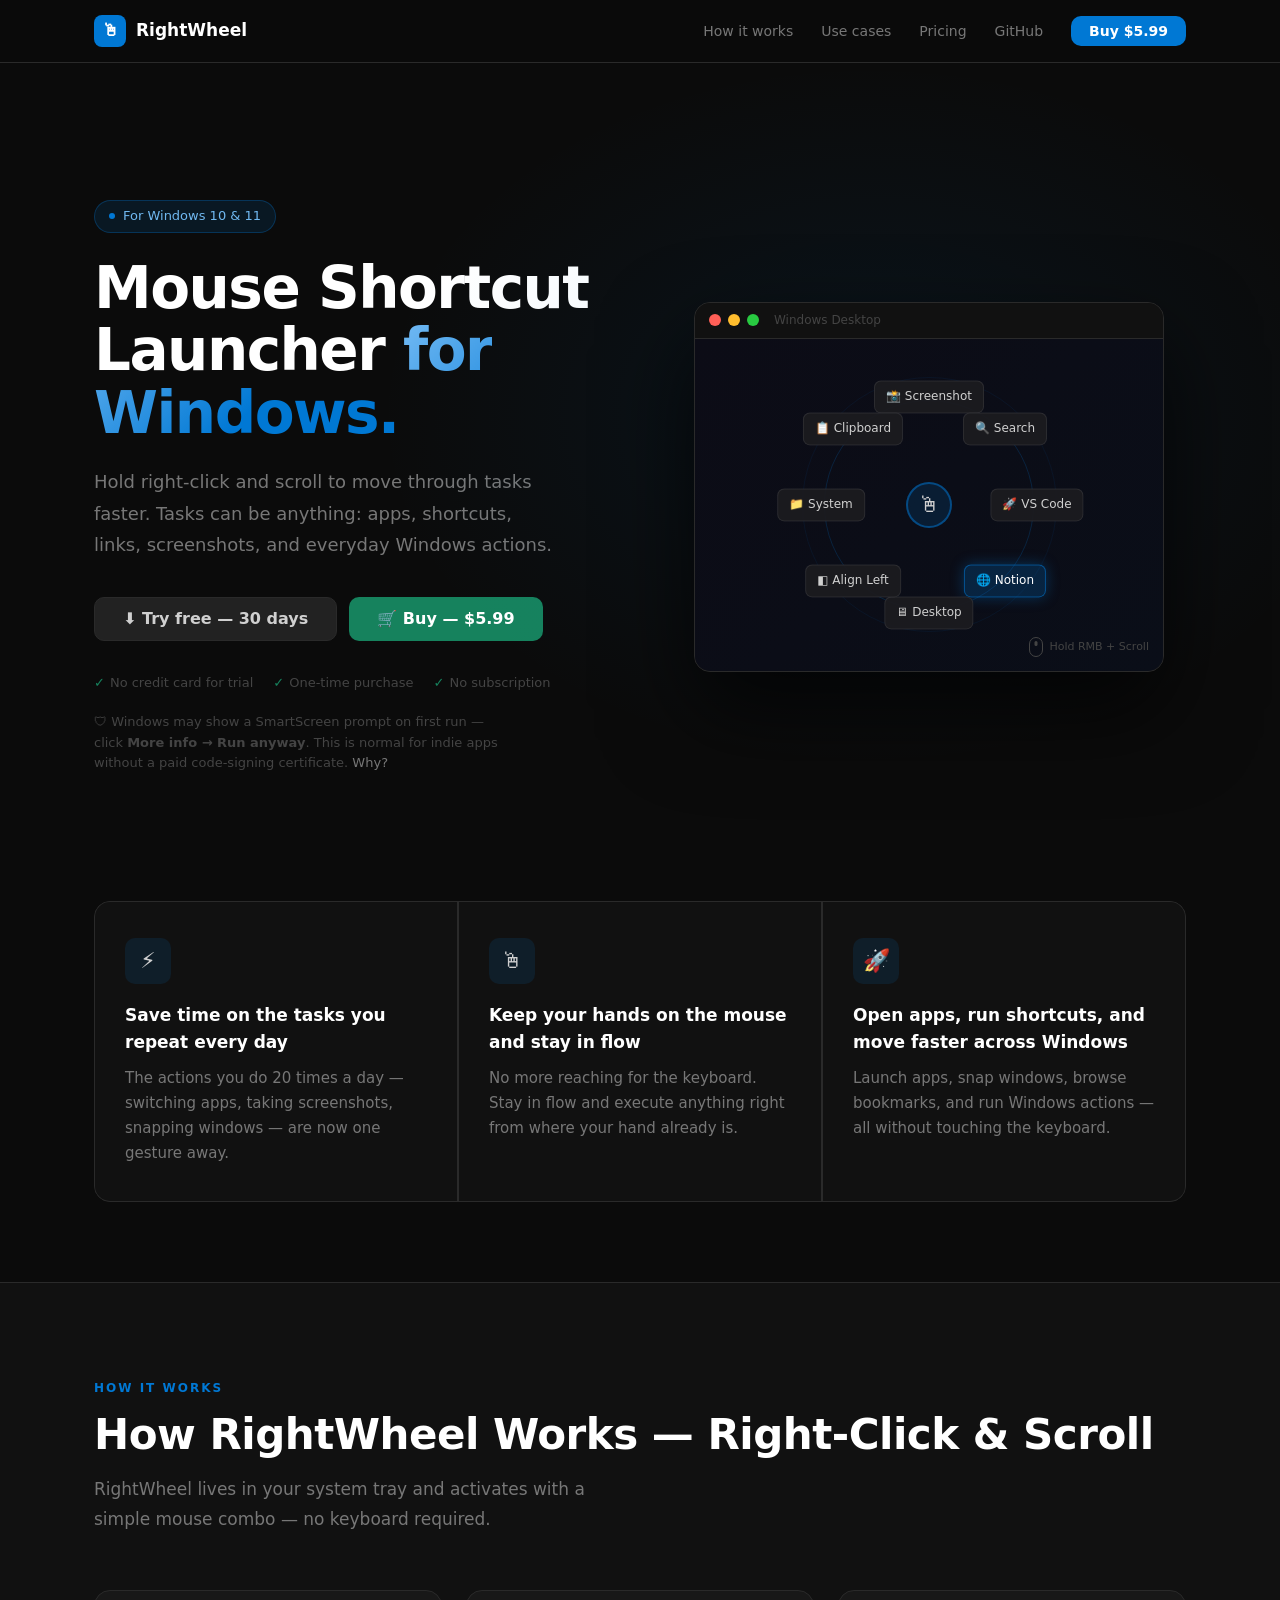
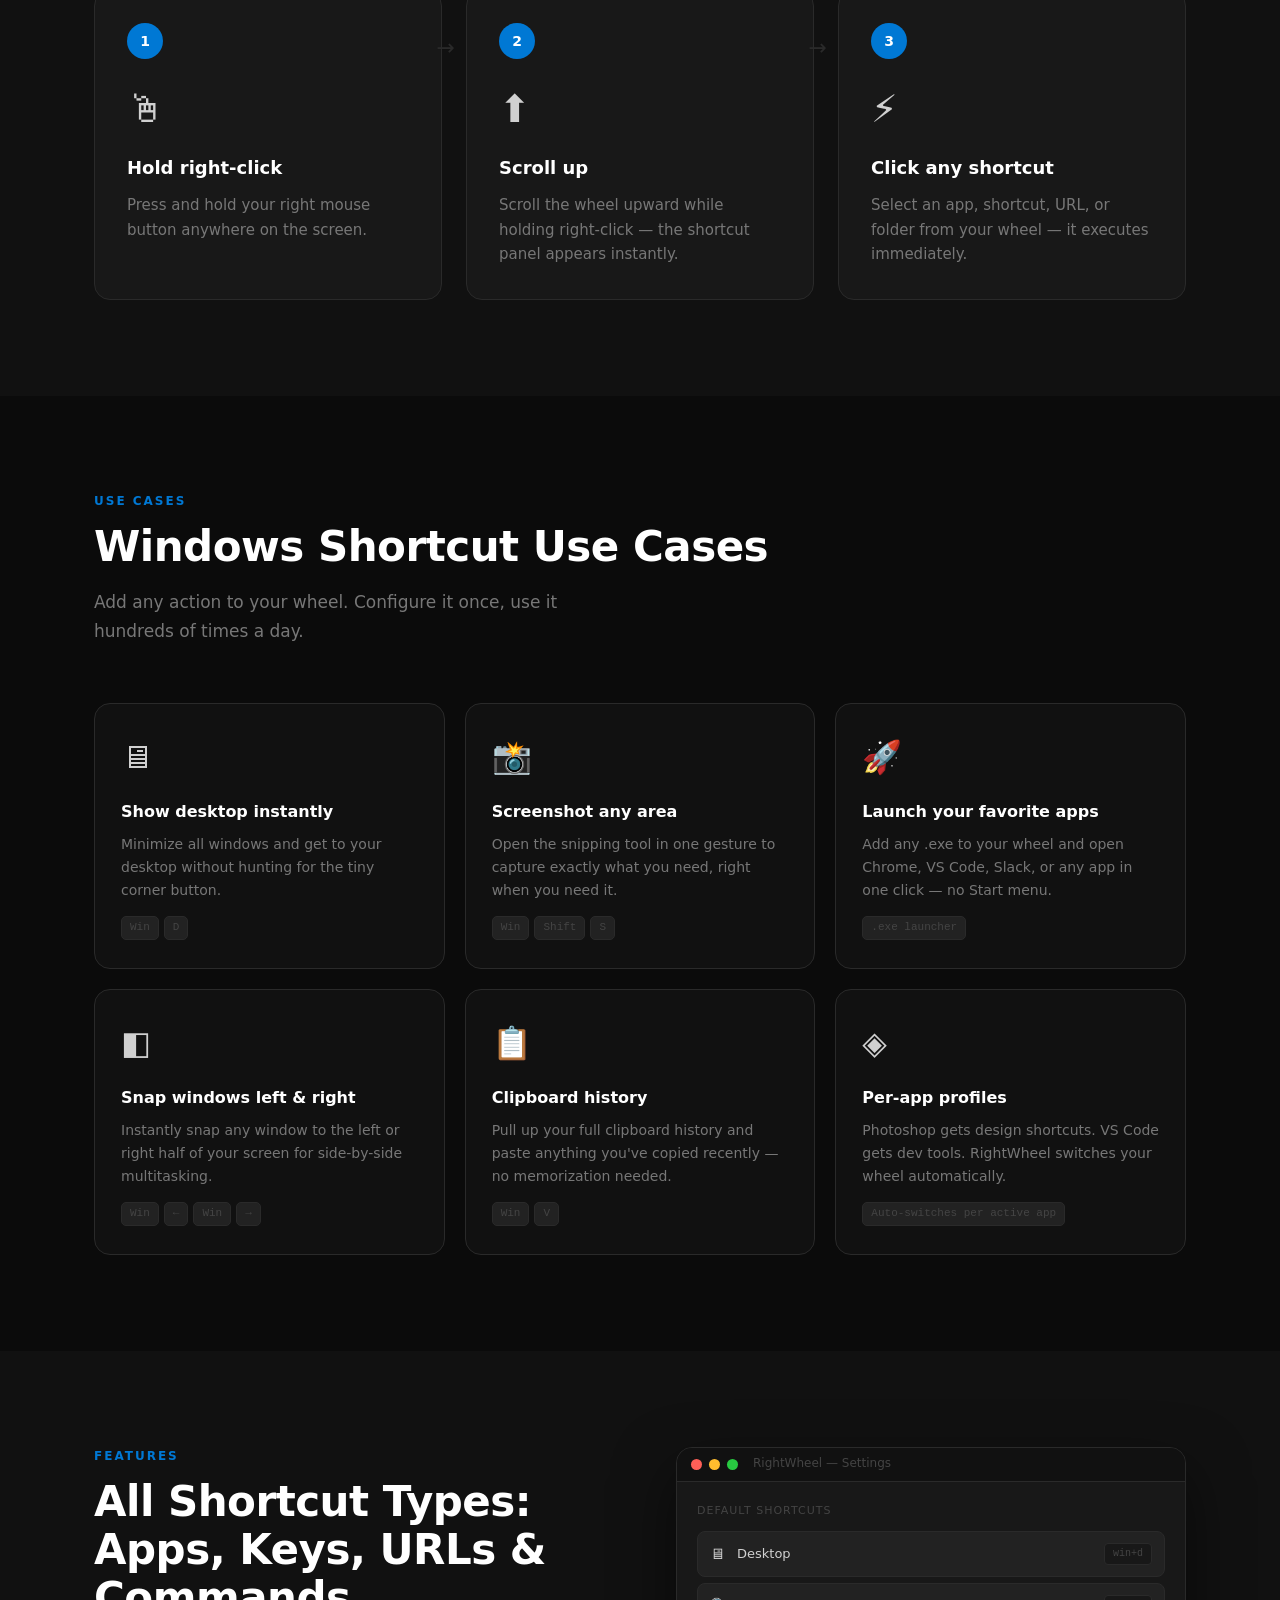
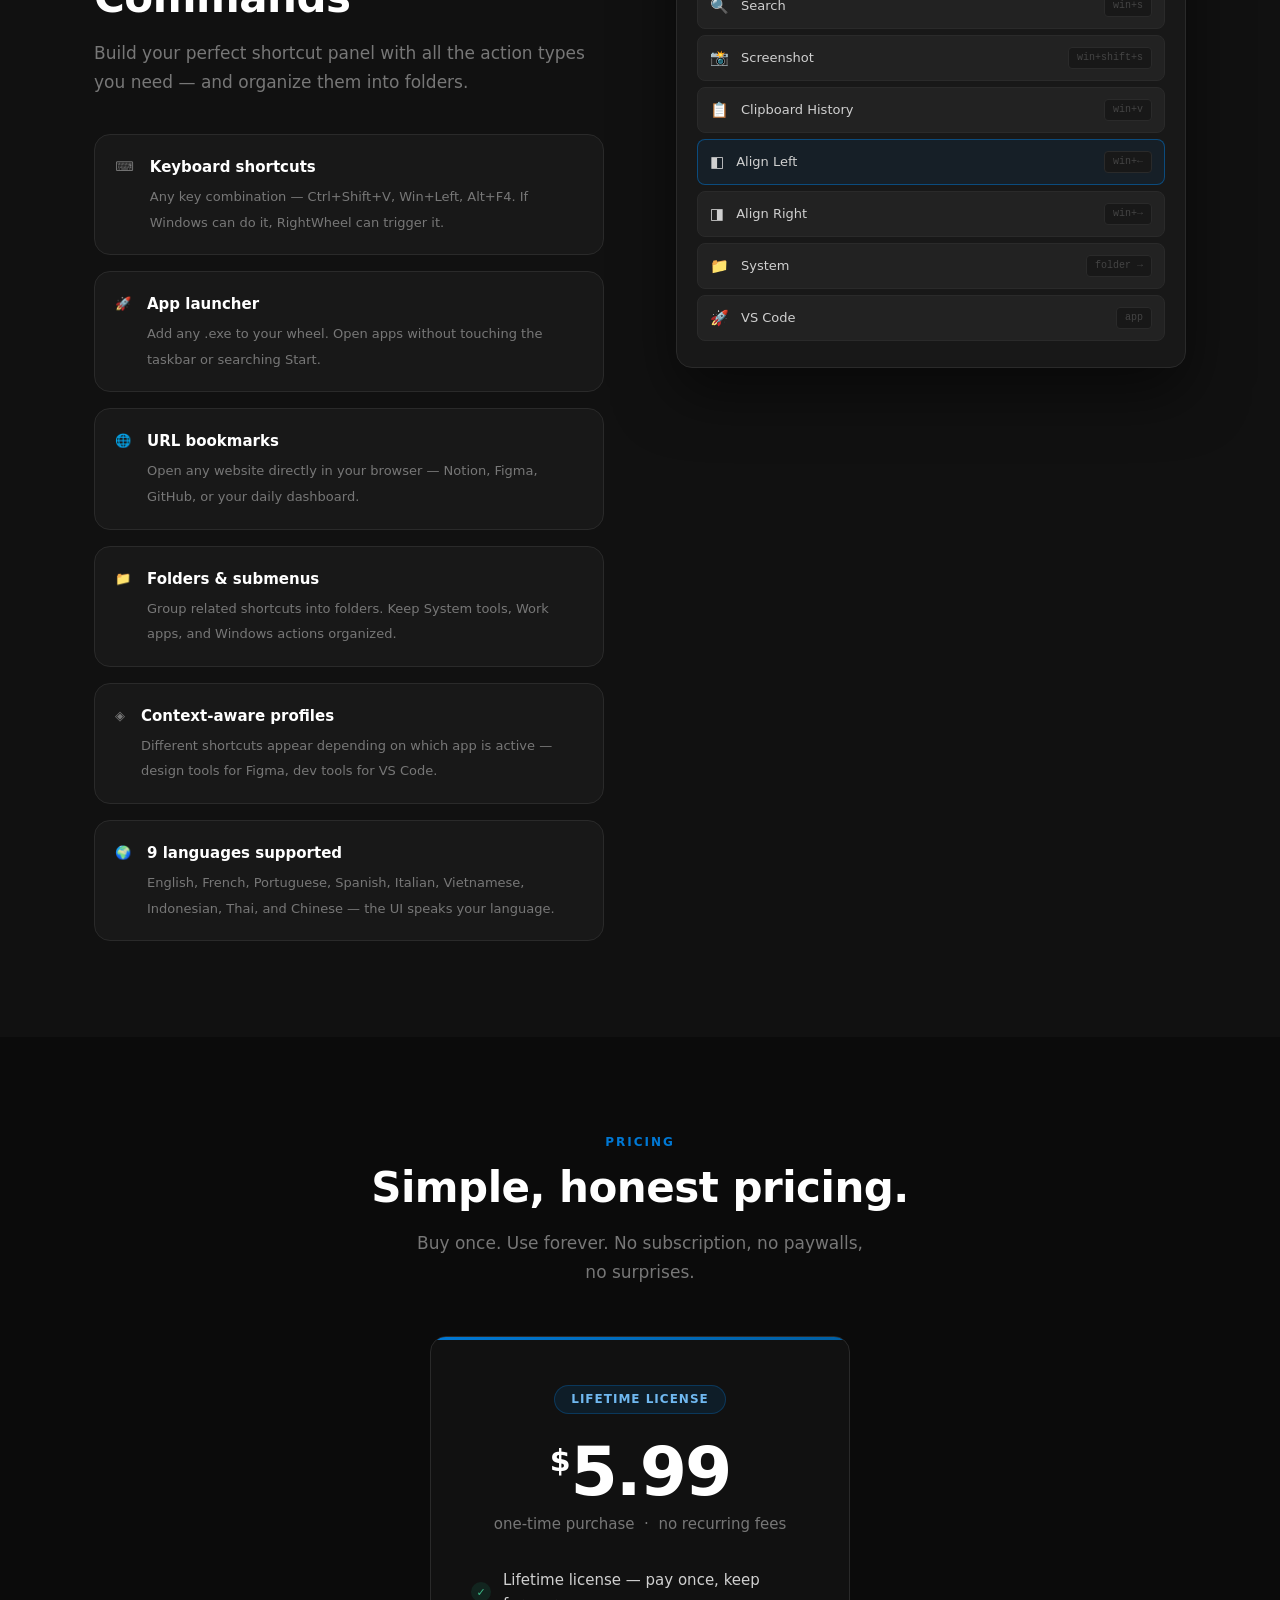
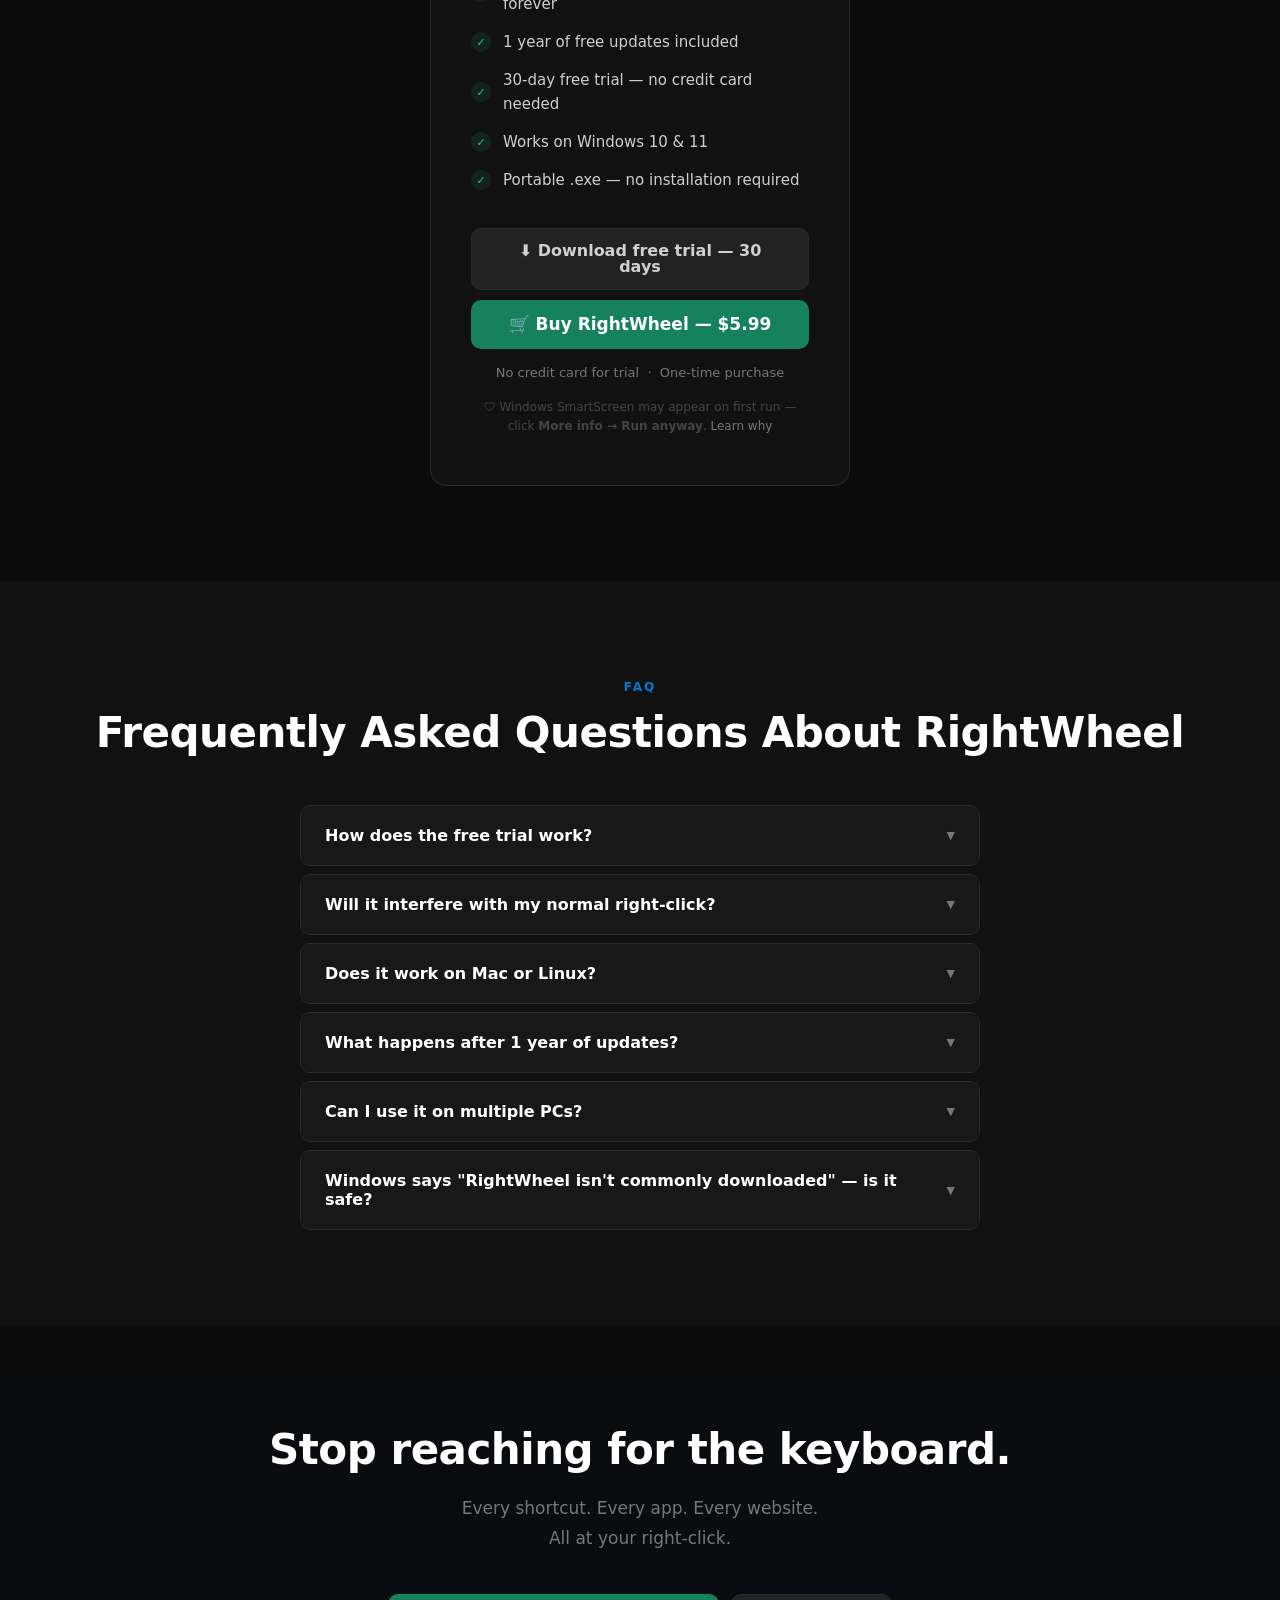
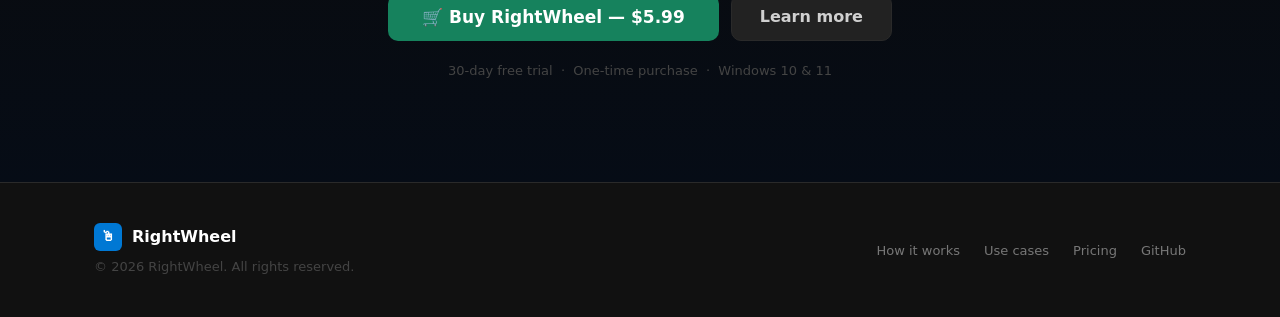
==== commit cf369e1a: "seo: fix title, H1, H2s, schema version, FAQPage structured data - Title: "Mouse Shortcut Launcher f" ====
--- a/website/index.html
+++ b/website/index.html
@@ -3,15 +3,15 @@
 <head>
   <meta charset="UTF-8">
   <meta name="viewport" content="width=device-width, initial-scale=1.0">
-  <title>RightWheel — Work faster with your mouse</title>
-  <meta name="description" content="RightWheel is a Windows mouse shortcut launcher. Hold right-click and scroll to instantly open apps, trigger shortcuts, and switch windows — without touching the keyboard.">
+  <title>Mouse Shortcut Launcher for Windows — RightWheel</title>
+  <meta name="description" content="RightWheel: Windows mouse shortcut launcher. Hold right-click and scroll to open apps, trigger shortcuts, and switch windows instantly — no keyboard needed. Free 30-day trial.">
   <meta name="keywords" content="mouse shortcuts, windows productivity, rightwheel, hotkey, quick launch, mouse wheel, keyboard shortcut launcher">
   <link rel="canonical" href="https://chautnus.github.io/RightWheel/">
   <link rel="sitemap" type="application/xml" href="/RightWheel/sitemap.xml">
   <link rel="icon" href="data:image/svg+xml,<svg xmlns='http://www.w3.org/2000/svg' viewBox='0 0 100 100'><rect width='100' height='100' rx='20' fill='%230078d4'/><text y='.9em' font-size='80'>🖱</text></svg>">
 
   <!-- Open Graph -->
-  <meta property="og:title" content="RightWheel — Work faster with your mouse">
+  <meta property="og:title" content="Mouse Shortcut Launcher for Windows — RightWheel">
   <meta property="og:description" content="Hold right-click and scroll to move through tasks faster. Apps, shortcuts, links, screenshots — all at your fingertip.">
   <meta property="og:type" content="website">
   <meta property="og:url" content="https://chautnus.github.io/RightWheel/">
@@ -23,7 +23,7 @@
 
   <!-- Twitter -->
   <meta name="twitter:card" content="summary_large_image">
-  <meta name="twitter:title" content="RightWheel — Work faster with your mouse">
+  <meta name="twitter:title" content="Mouse Shortcut Launcher for Windows — RightWheel">
   <meta name="twitter:description" content="Hold right-click and scroll to move through tasks faster.">
   <meta name="twitter:image" content="https://chautnus.github.io/RightWheel/og-image.png">
   <meta name="twitter:image:alt" content="RightWheel — Windows mouse shortcut launcher">
@@ -41,7 +41,12 @@
     "description": "Hold right-click and scroll to instantly access apps, shortcuts, links, screenshots, and everyday Windows actions.",
     "url": "https://chautnus.github.io/RightWheel/",
     "downloadUrl": "https://github.com/chautnus/RightWheel/releases/latest/download/RightWheel.exe",
-    "softwareVersion": "2.9.0",
+    "softwareVersion": "2.10.9",
+    "author": {
+      "@type": "Person",
+      "name": "chautnus",
+      "url": "https://github.com/chautnus"
+    },
     "offers": {
       "@type": "Offer",
       "price": "5.99",
@@ -49,13 +54,74 @@
       "availability": "https://schema.org/InStock"
     },
     "featureList": [
+      "Mouse shortcut launcher for Windows",
+      "Right-click radial menu",
       "Keyboard shortcut launcher",
       "App launcher",
       "URL bookmarks",
+      "Shell command runner",
       "Folders and submenus",
-      "Tab and window switcher",
+      "Alt+Tab window switcher",
       "9 languages supported",
       "30-day free trial"
+    ]
+  }
+  </script>
+
+  <!-- FAQPage structured data -->
+  <script type="application/ld+json">
+  {
+    "@context": "https://schema.org",
+    "@type": "FAQPage",
+    "mainEntity": [
+      {
+        "@type": "Question",
+        "name": "How does the free trial work?",
+        "acceptedAnswer": {
+          "@type": "Answer",
+          "text": "After downloading, RightWheel runs in full trial mode for 30 days — no account and no credit card required. All features are available during the trial. After 30 days, activate a purchased license key to continue using it indefinitely."
+        }
+      },
+      {
+        "@type": "Question",
+        "name": "Will RightWheel interfere with my normal right-click?",
+        "acceptedAnswer": {
+          "@type": "Answer",
+          "text": "No. RightWheel only activates when you hold right-click and scroll at the same time. A quick single right-click still shows the normal Windows context menu as usual — nothing changes for your existing workflow."
+        }
+      },
+      {
+        "@type": "Question",
+        "name": "Does RightWheel work on Mac or Linux?",
+        "acceptedAnswer": {
+          "@type": "Answer",
+          "text": "RightWheel is currently Windows-only (Windows 10 and 11). It relies on the Windows low-level mouse hook API. Mac and Linux versions are not planned at this time."
+        }
+      },
+      {
+        "@type": "Question",
+        "name": "What happens after 1 year of updates?",
+        "acceptedAnswer": {
+          "@type": "Answer",
+          "text": "Your license is permanent — RightWheel keeps working forever on the version you have. After 1 year, you won't receive new feature updates automatically, but the app continues to run. You can always buy an upgrade to renew your update period."
+        }
+      },
+      {
+        "@type": "Question",
+        "name": "Can I use RightWheel on multiple PCs?",
+        "acceptedAnswer": {
+          "@type": "Answer",
+          "text": "Each license covers one PC. If you need RightWheel on multiple machines, purchase additional licenses."
+        }
+      },
+      {
+        "@type": "Question",
+        "name": "Windows says RightWheel isn't commonly downloaded — is it safe?",
+        "acceptedAnswer": {
+          "@type": "Answer",
+          "text": "Yes, completely. The warning is from Windows SmartScreen, which flags any executable that hasn't yet built up a download reputation — regardless of whether it is safe or not. RightWheel is an indie app without a paid code-signing certificate. To run it: click More info then Run anyway. The source code is open on GitHub."
+        }
+      }
     ]
   }
   </script>
@@ -552,7 +618,7 @@
           <div class="hero-badge-dot"></div>
           For Windows 10 &amp; 11
         </div>
-        <h1>Work faster <em>with your mouse.</em></h1>
+        <h1>Mouse Shortcut Launcher <em>for Windows.</em></h1>
         <p class="hero-desc">
           Hold right-click and scroll to move through tasks faster.
           Tasks can be anything: apps, shortcuts, links, screenshots,
@@ -673,7 +739,7 @@
 <section class="how" id="how-it-works">
   <div class="container">
     <p class="label">How it works</p>
-    <h2 class="sh">Three gestures. Infinite possibilities.</h2>
+    <h2 class="sh">How RightWheel Works — Right-Click &amp; Scroll</h2>
     <p class="sd" style="max-width:520px">RightWheel lives in your system tray and activates with a simple mouse combo — no keyboard required.</p>
 
     <div class="how-steps">
@@ -705,7 +771,7 @@
 <section id="use-cases">
   <div class="container">
     <p class="label">Use cases</p>
-    <h2 class="sh">Everything you do. Faster.</h2>
+    <h2 class="sh">Windows Shortcut Use Cases</h2>
     <p class="sd" style="max-width:520px">Add any action to your wheel. Configure it once, use it hundreds of times a day.</p>
 
     <div class="cases-grid">
@@ -768,7 +834,7 @@
     <div class="features-inner">
       <div>
         <p class="label">Features</p>
-        <h2 class="sh">Everything in one wheel.</h2>
+        <h2 class="sh">All Shortcut Types: Apps, Keys, URLs &amp; Commands</h2>
         <p class="sd" style="margin-bottom:36px">Build your perfect shortcut panel with all the action types you need — and organize them into folders.</p>
 
         <ul class="feat-list">
@@ -888,7 +954,7 @@
 <section class="faq">
   <div class="container">
     <p class="label" style="text-align:center">FAQ</p>
-    <h2 class="sh" style="text-align:center;margin-bottom:48px">Common questions</h2>
+    <h2 class="sh" style="text-align:center;margin-bottom:48px">Frequently Asked Questions About RightWheel</h2>
 
     <div class="faq-wrap">
 
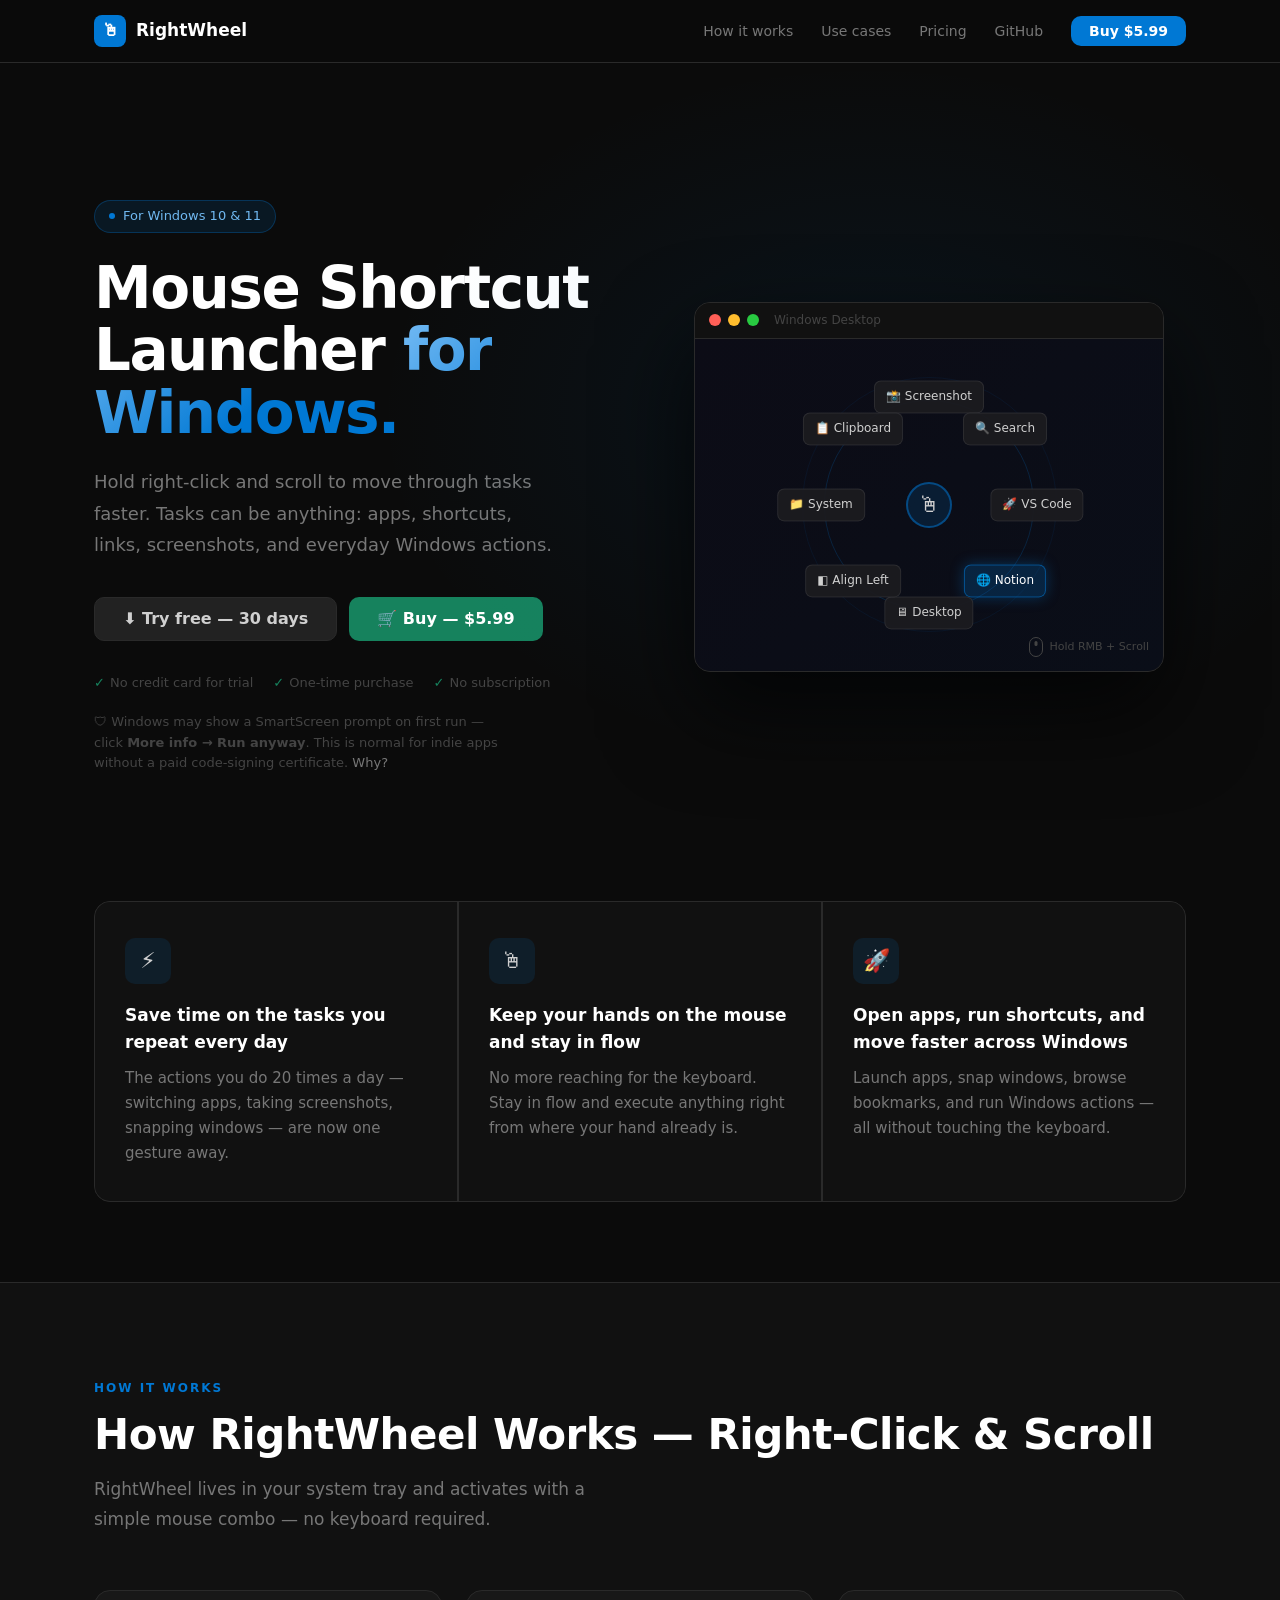
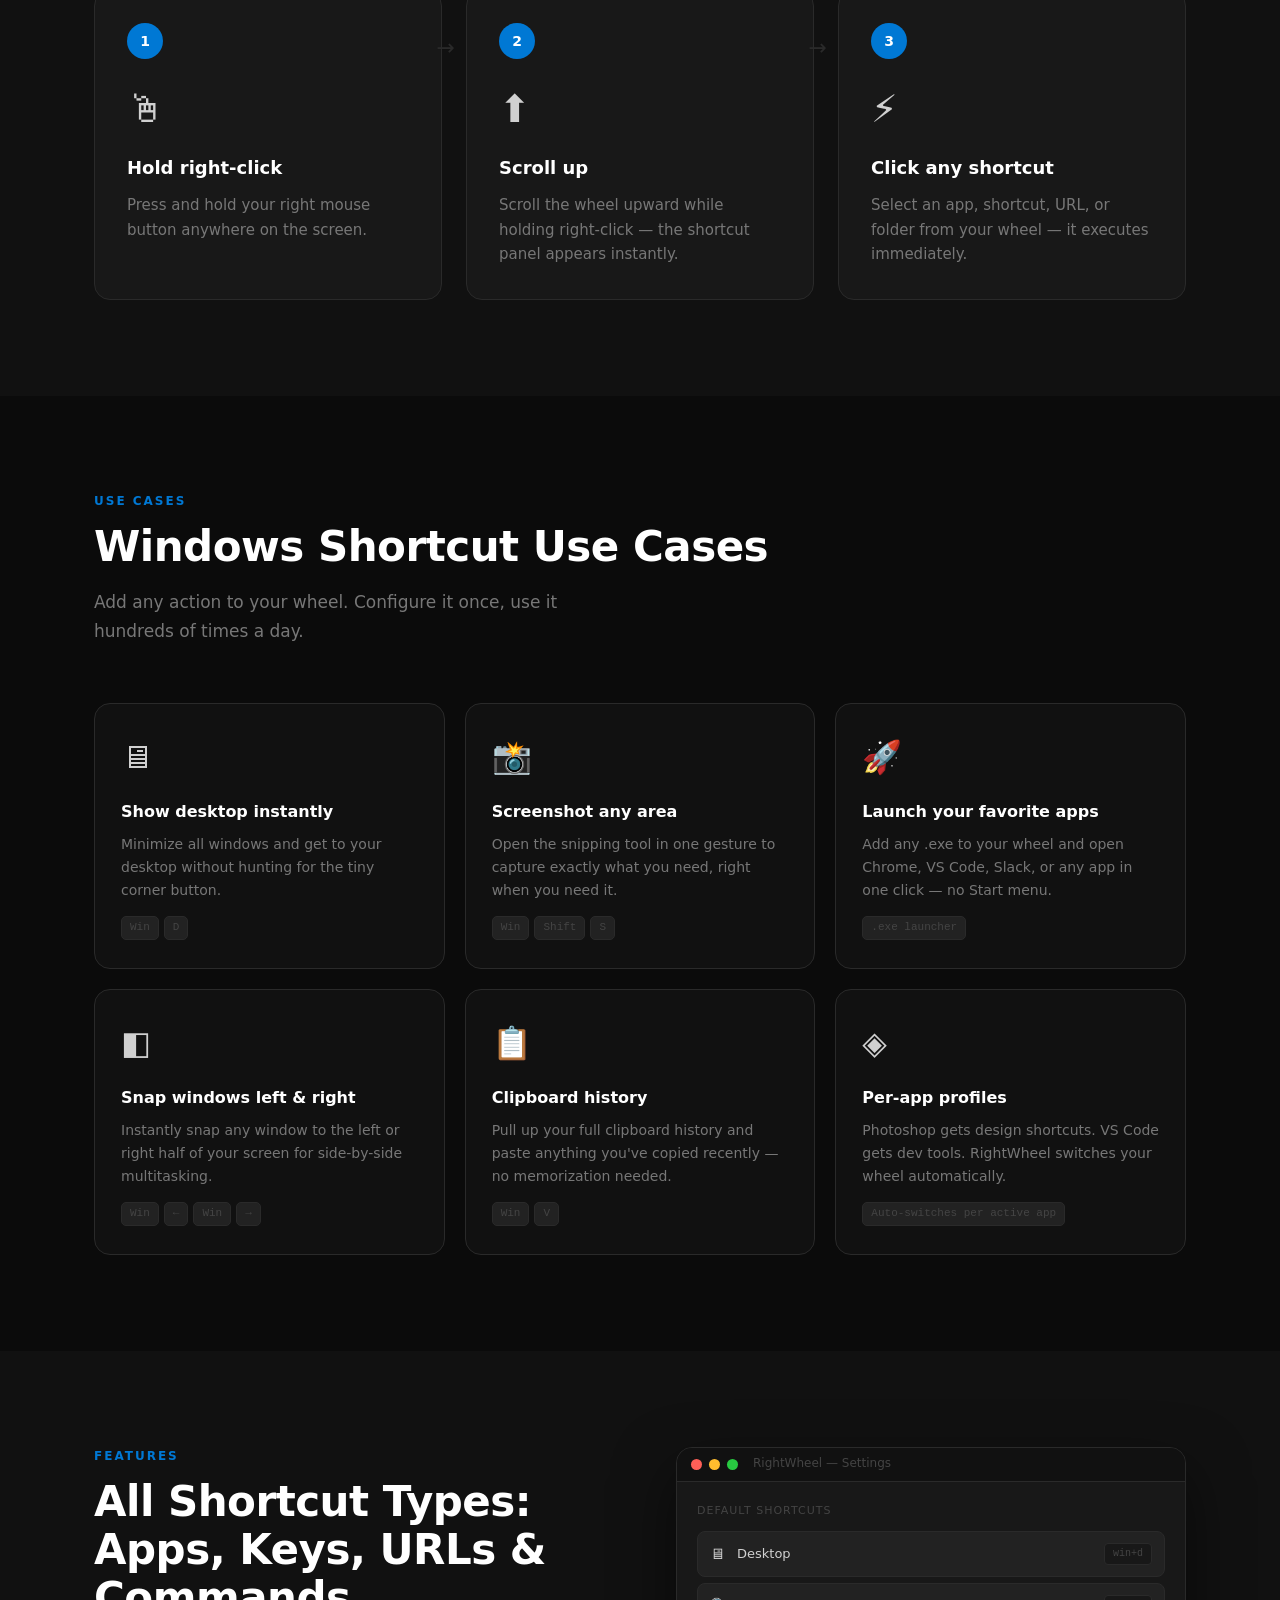
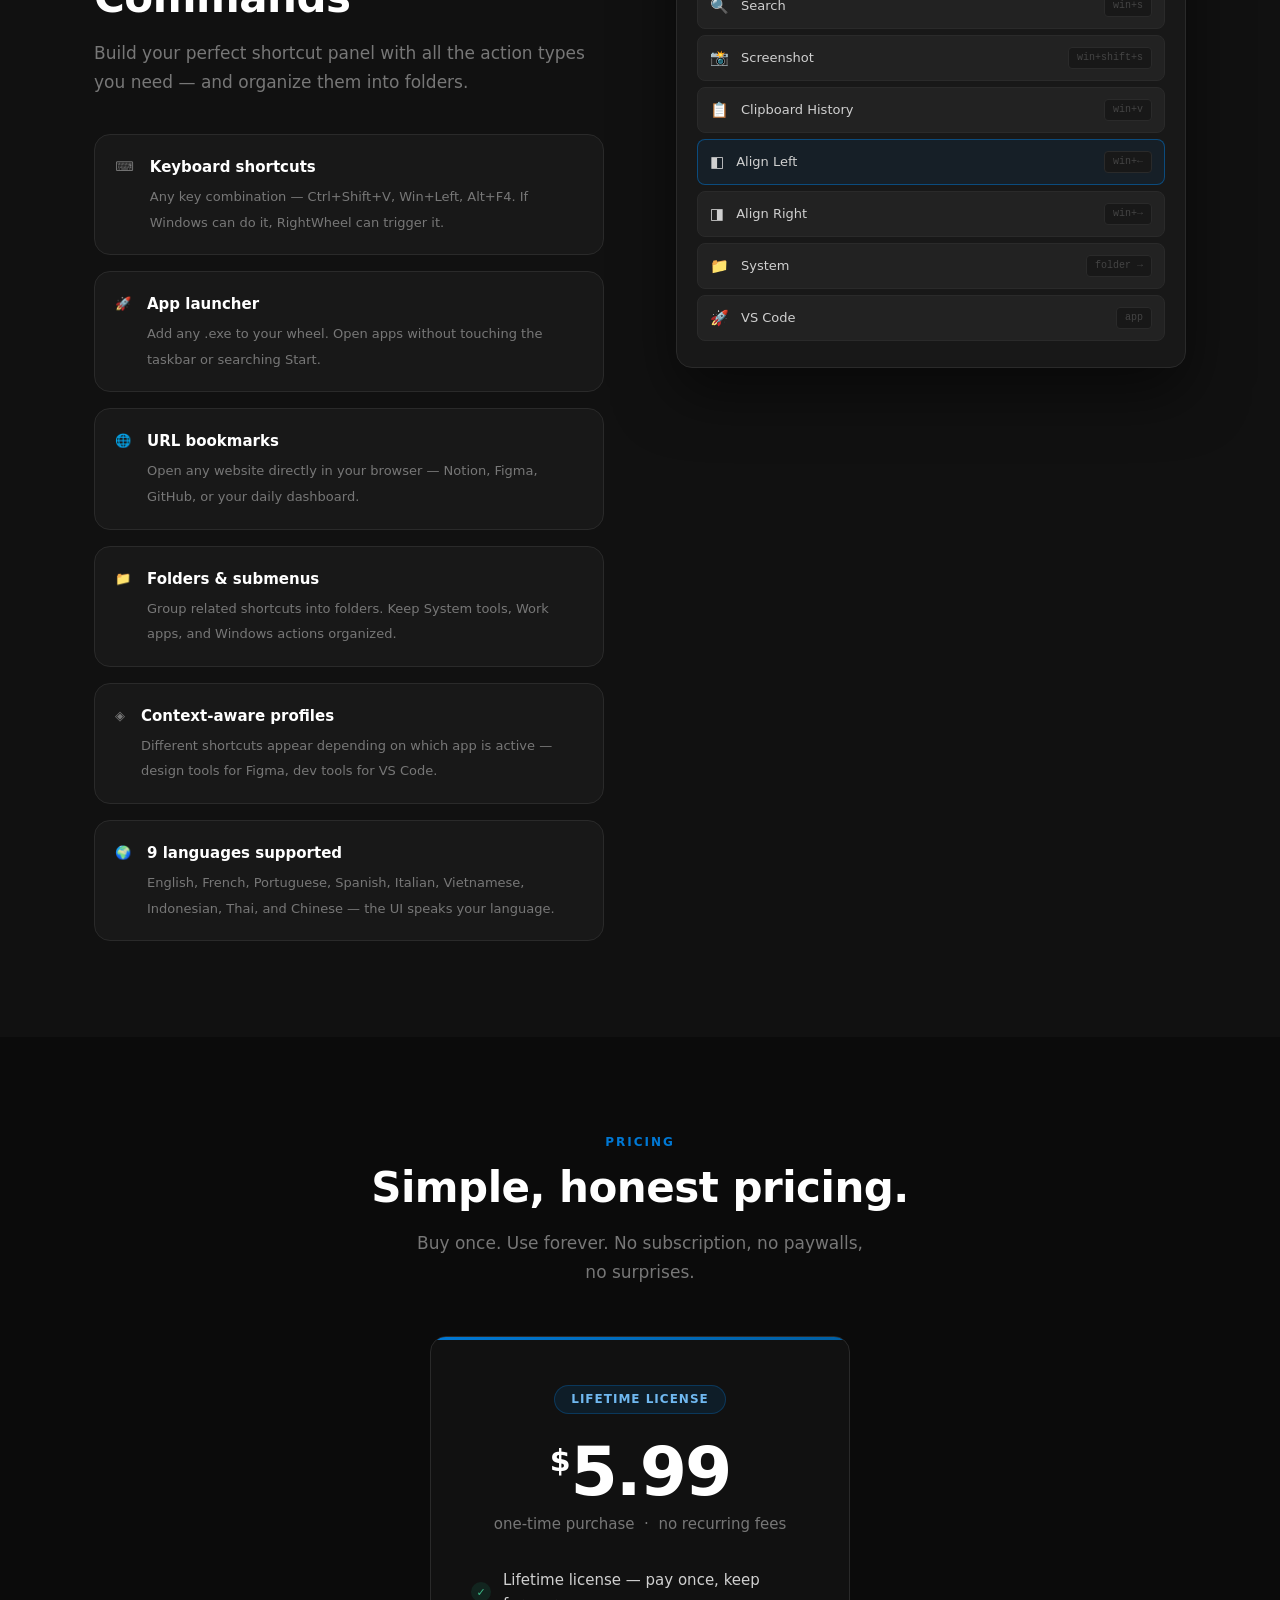
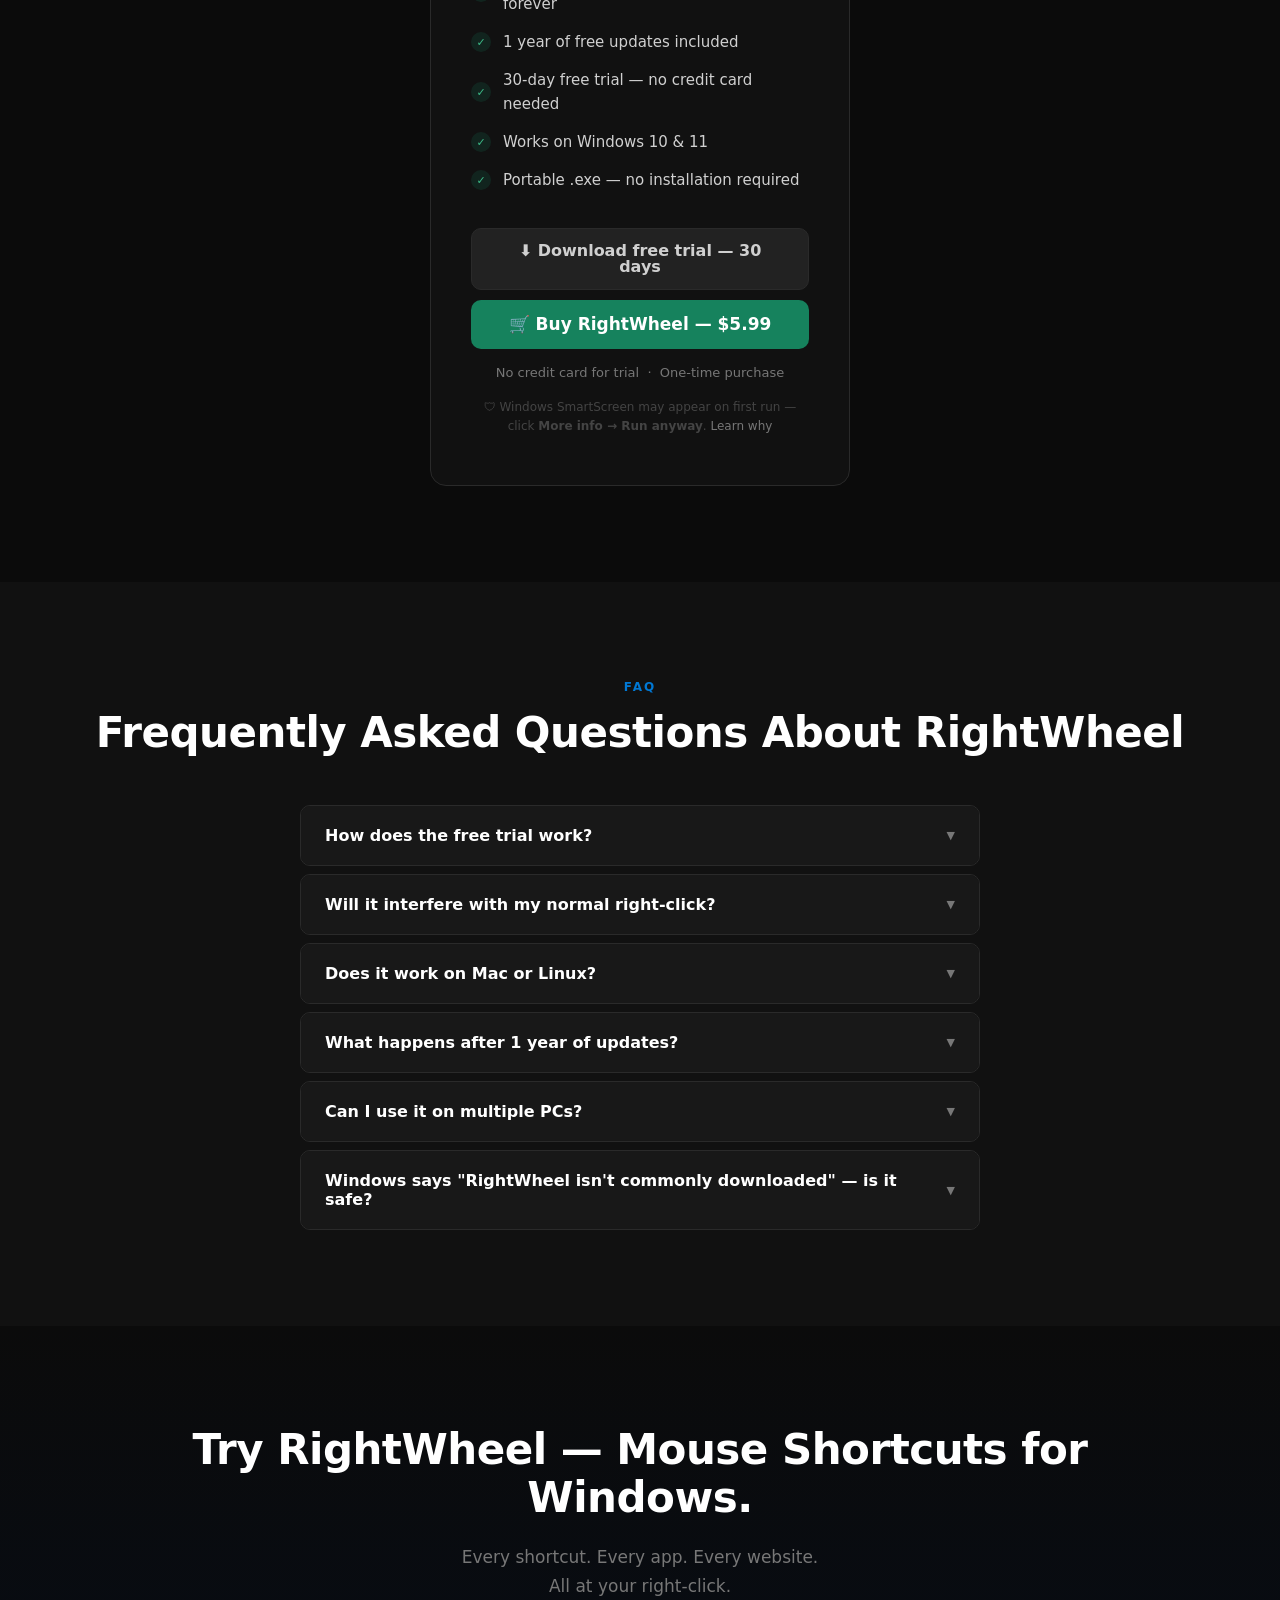
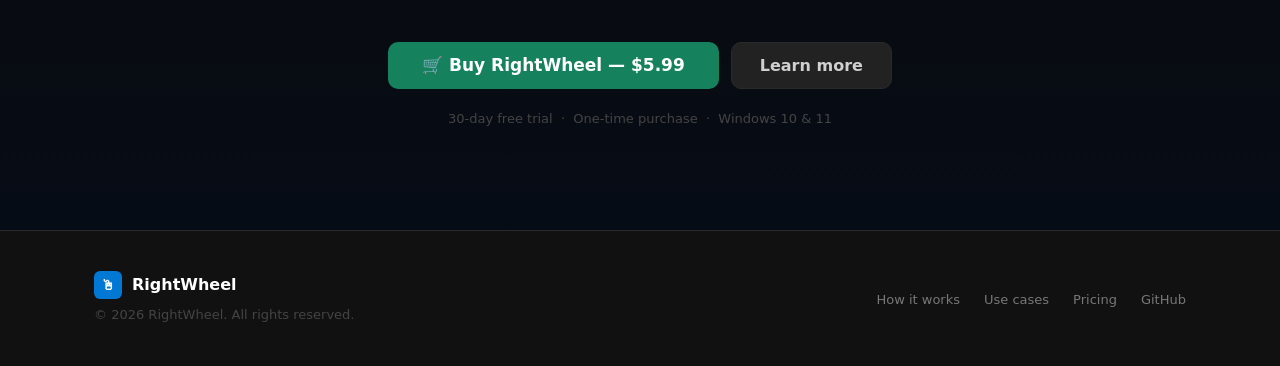
==== commit c79255cd: "seo: fix meta description length, og:locale, twitter desc, sitemap href, CTA h2 keyword" ====
--- a/website/index.html
+++ b/website/index.html
@@ -4,10 +4,10 @@
   <meta charset="UTF-8">
   <meta name="viewport" content="width=device-width, initial-scale=1.0">
   <title>Mouse Shortcut Launcher for Windows — RightWheel</title>
-  <meta name="description" content="RightWheel: Windows mouse shortcut launcher. Hold right-click and scroll to open apps, trigger shortcuts, and switch windows instantly — no keyboard needed. Free 30-day trial.">
+  <meta name="description" content="RightWheel: Windows mouse shortcut launcher. Hold right-click + scroll to open apps, trigger shortcuts, switch windows — no keyboard needed. Free 30-day trial.">
   <meta name="keywords" content="mouse shortcuts, windows productivity, rightwheel, hotkey, quick launch, mouse wheel, keyboard shortcut launcher">
   <link rel="canonical" href="https://chautnus.github.io/RightWheel/">
-  <link rel="sitemap" type="application/xml" href="/RightWheel/sitemap.xml">
+  <link rel="sitemap" type="application/xml" href="https://chautnus.github.io/RightWheel/sitemap.xml">
   <link rel="icon" href="data:image/svg+xml,<svg xmlns='http://www.w3.org/2000/svg' viewBox='0 0 100 100'><rect width='100' height='100' rx='20' fill='%230078d4'/><text y='.9em' font-size='80'>🖱</text></svg>">
 
   <!-- Open Graph -->
@@ -20,11 +20,12 @@
   <meta property="og:image:height" content="630">
   <meta property="og:image:alt" content="RightWheel — Windows mouse shortcut launcher">
   <meta property="og:site_name" content="RightWheel">
+  <meta property="og:locale" content="en_US">
 
   <!-- Twitter -->
   <meta name="twitter:card" content="summary_large_image">
   <meta name="twitter:title" content="Mouse Shortcut Launcher for Windows — RightWheel">
-  <meta name="twitter:description" content="Hold right-click and scroll to move through tasks faster.">
+  <meta name="twitter:description" content="Hold right-click + scroll to instantly open apps, trigger shortcuts, and switch windows — no keyboard needed. Free 30-day trial on Windows 10 &amp; 11.">
   <meta name="twitter:image" content="https://chautnus.github.io/RightWheel/og-image.png">
   <meta name="twitter:image:alt" content="RightWheel — Windows mouse shortcut launcher">
   <meta name="robots" content="index, follow">
@@ -1032,7 +1033,7 @@
 <!-- ════ FINAL CTA ════ -->
 <section class="cta">
   <div class="container">
-    <h2 class="sh">Stop reaching for the keyboard.</h2>
+    <h2 class="sh">Try RightWheel — Mouse Shortcuts for Windows.</h2>
     <p class="sd">
       Every shortcut. Every app. Every website.<br>
       All at your right-click.
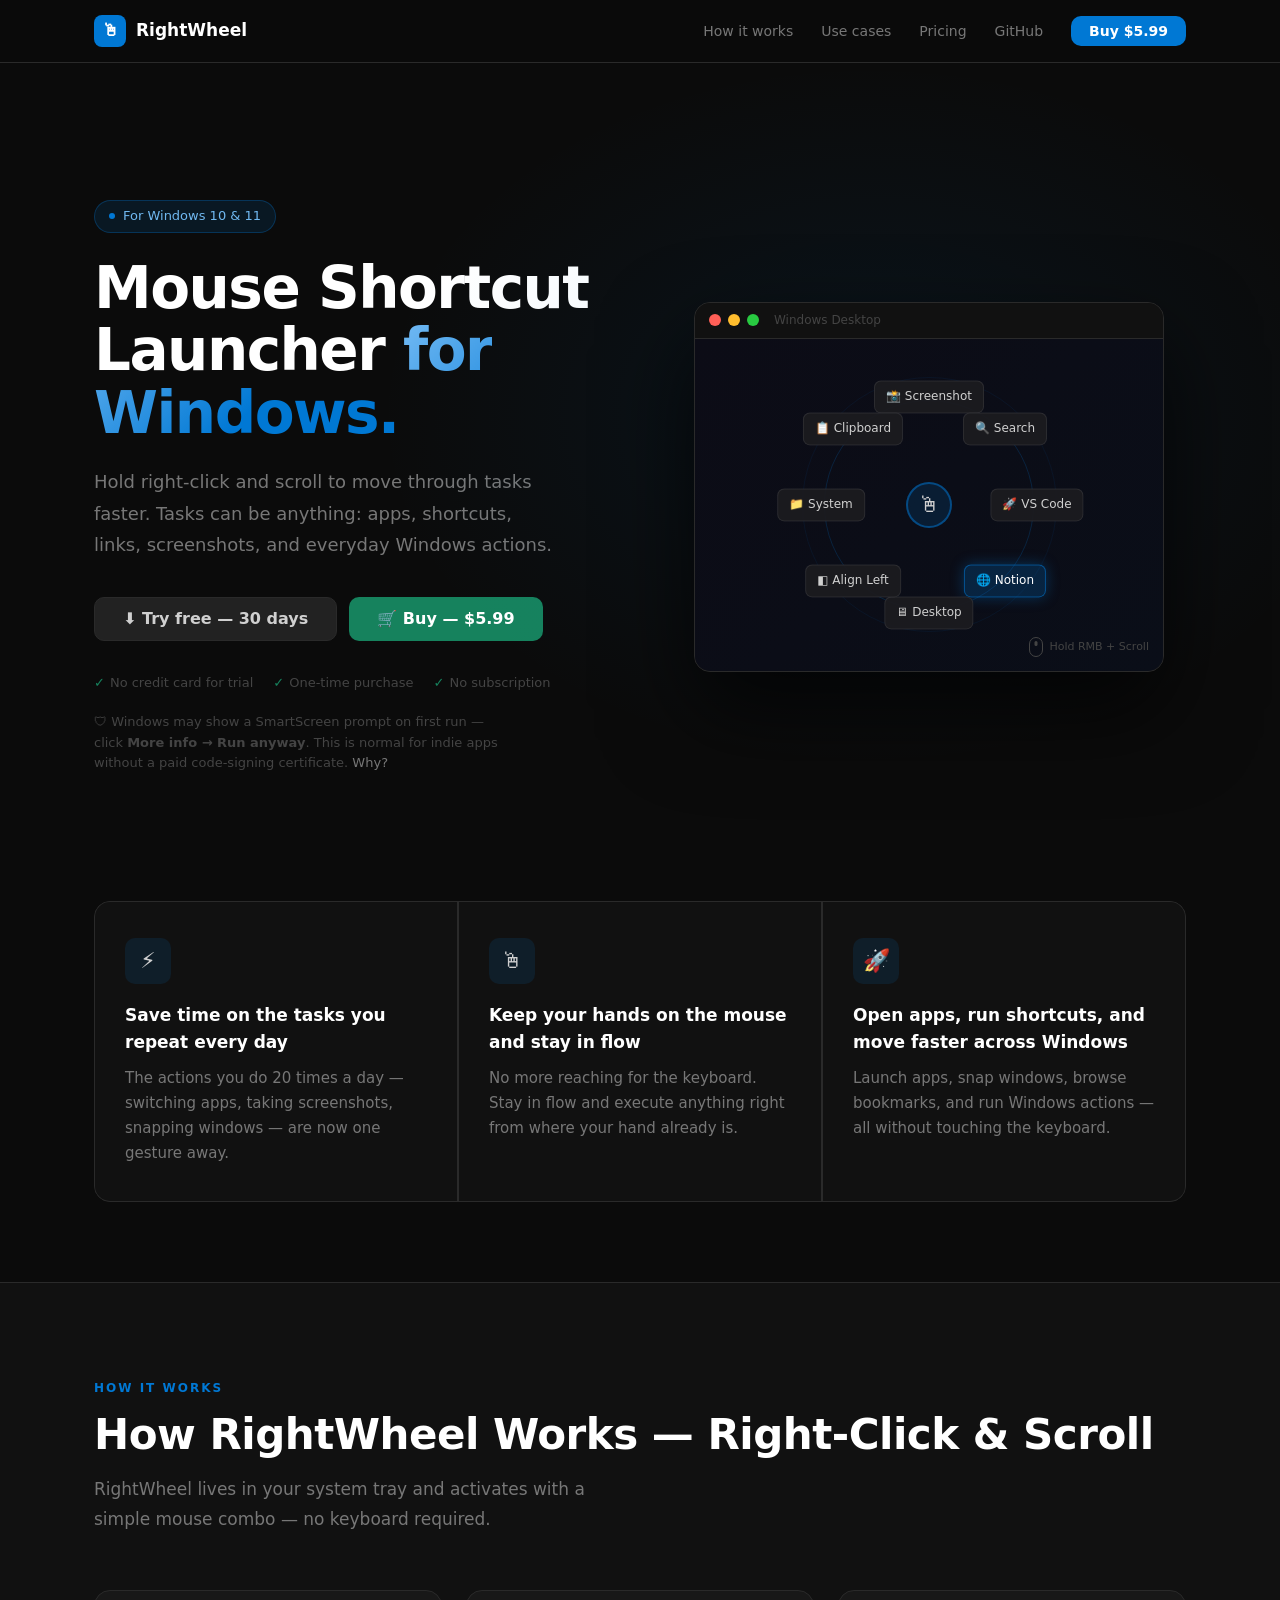
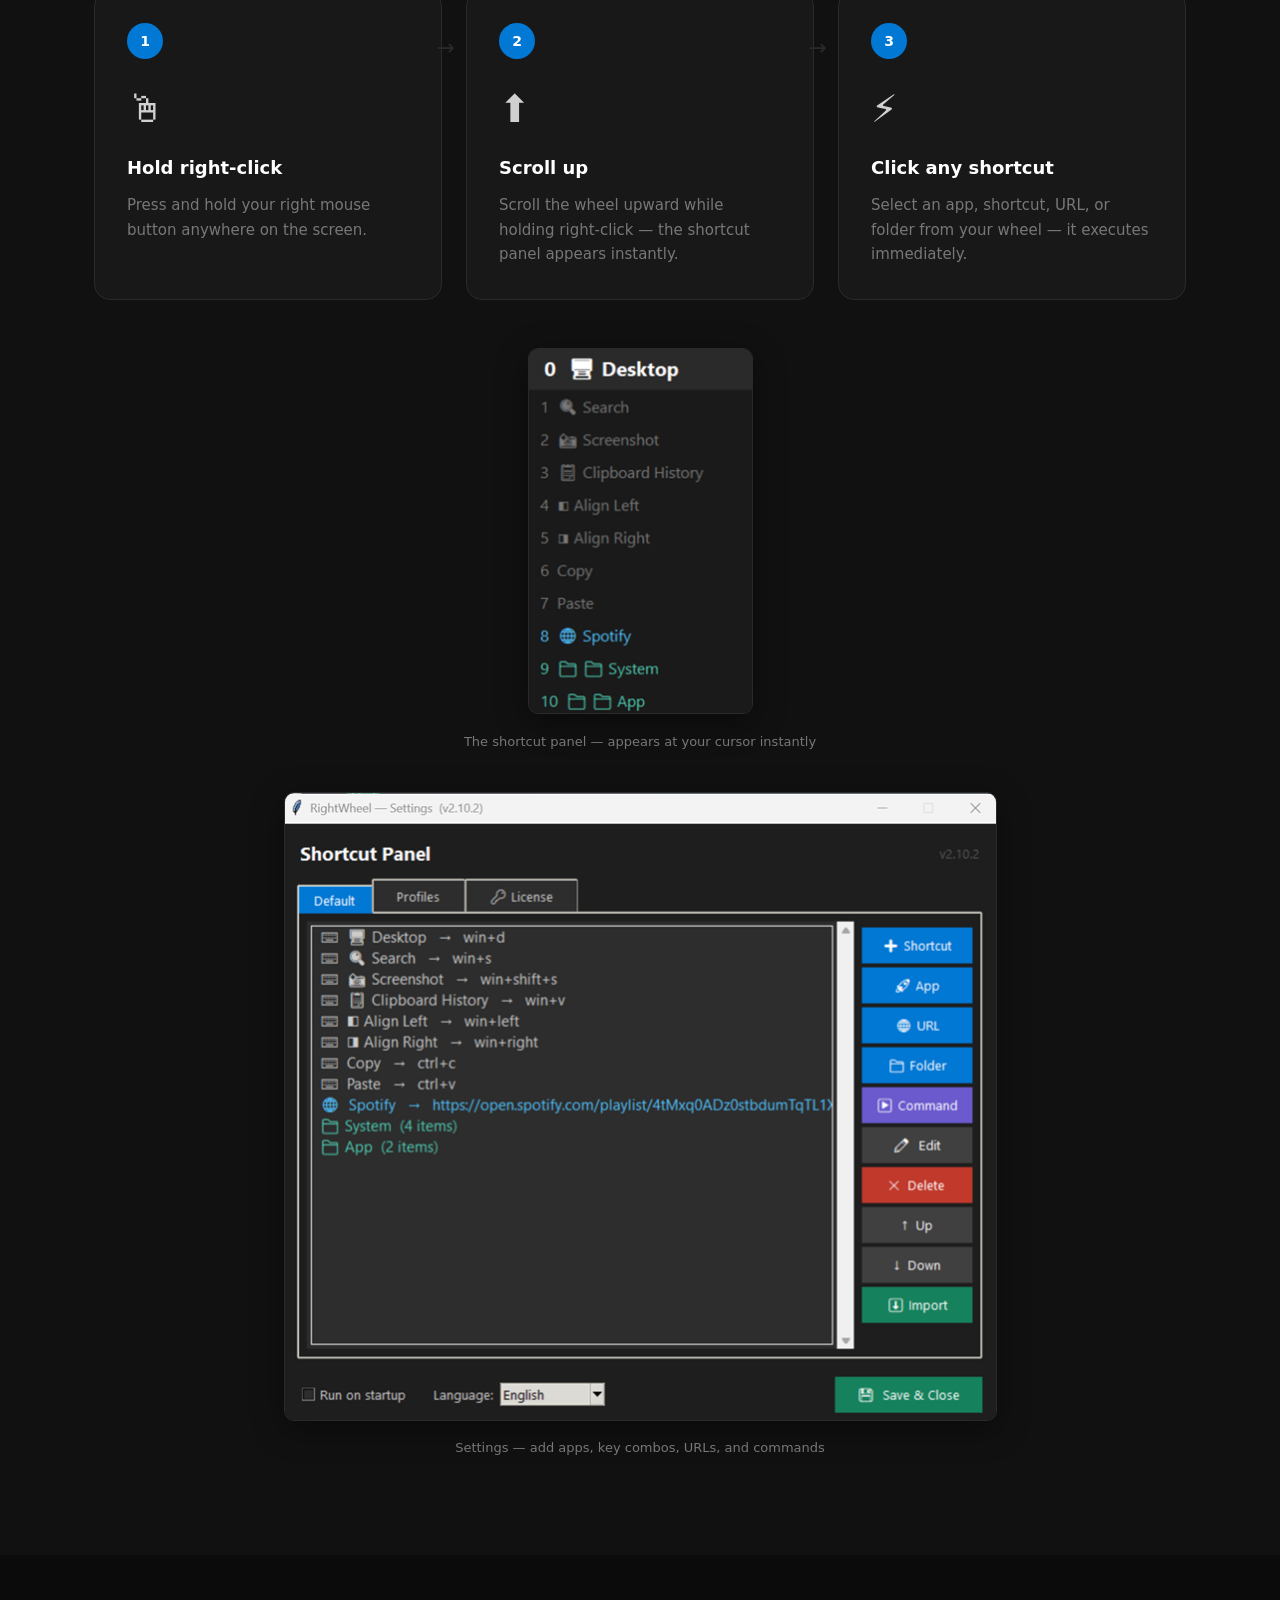
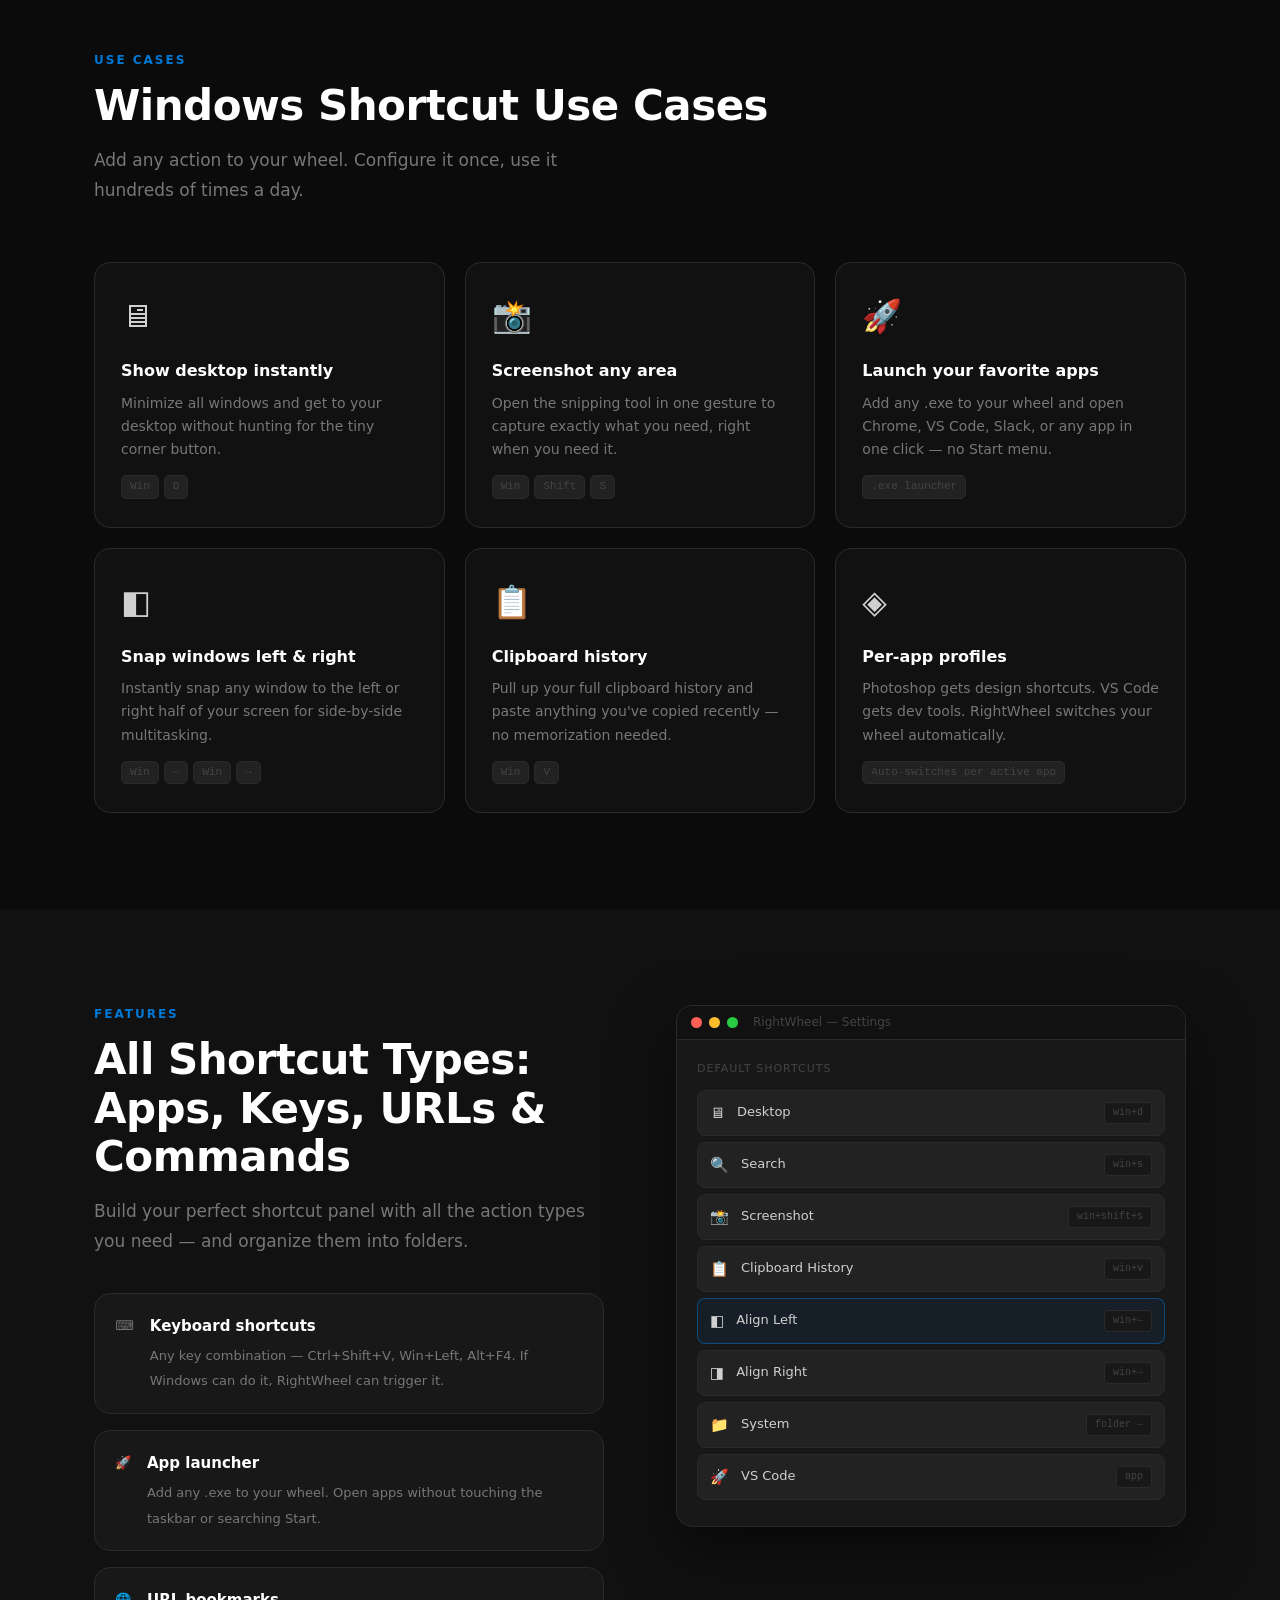
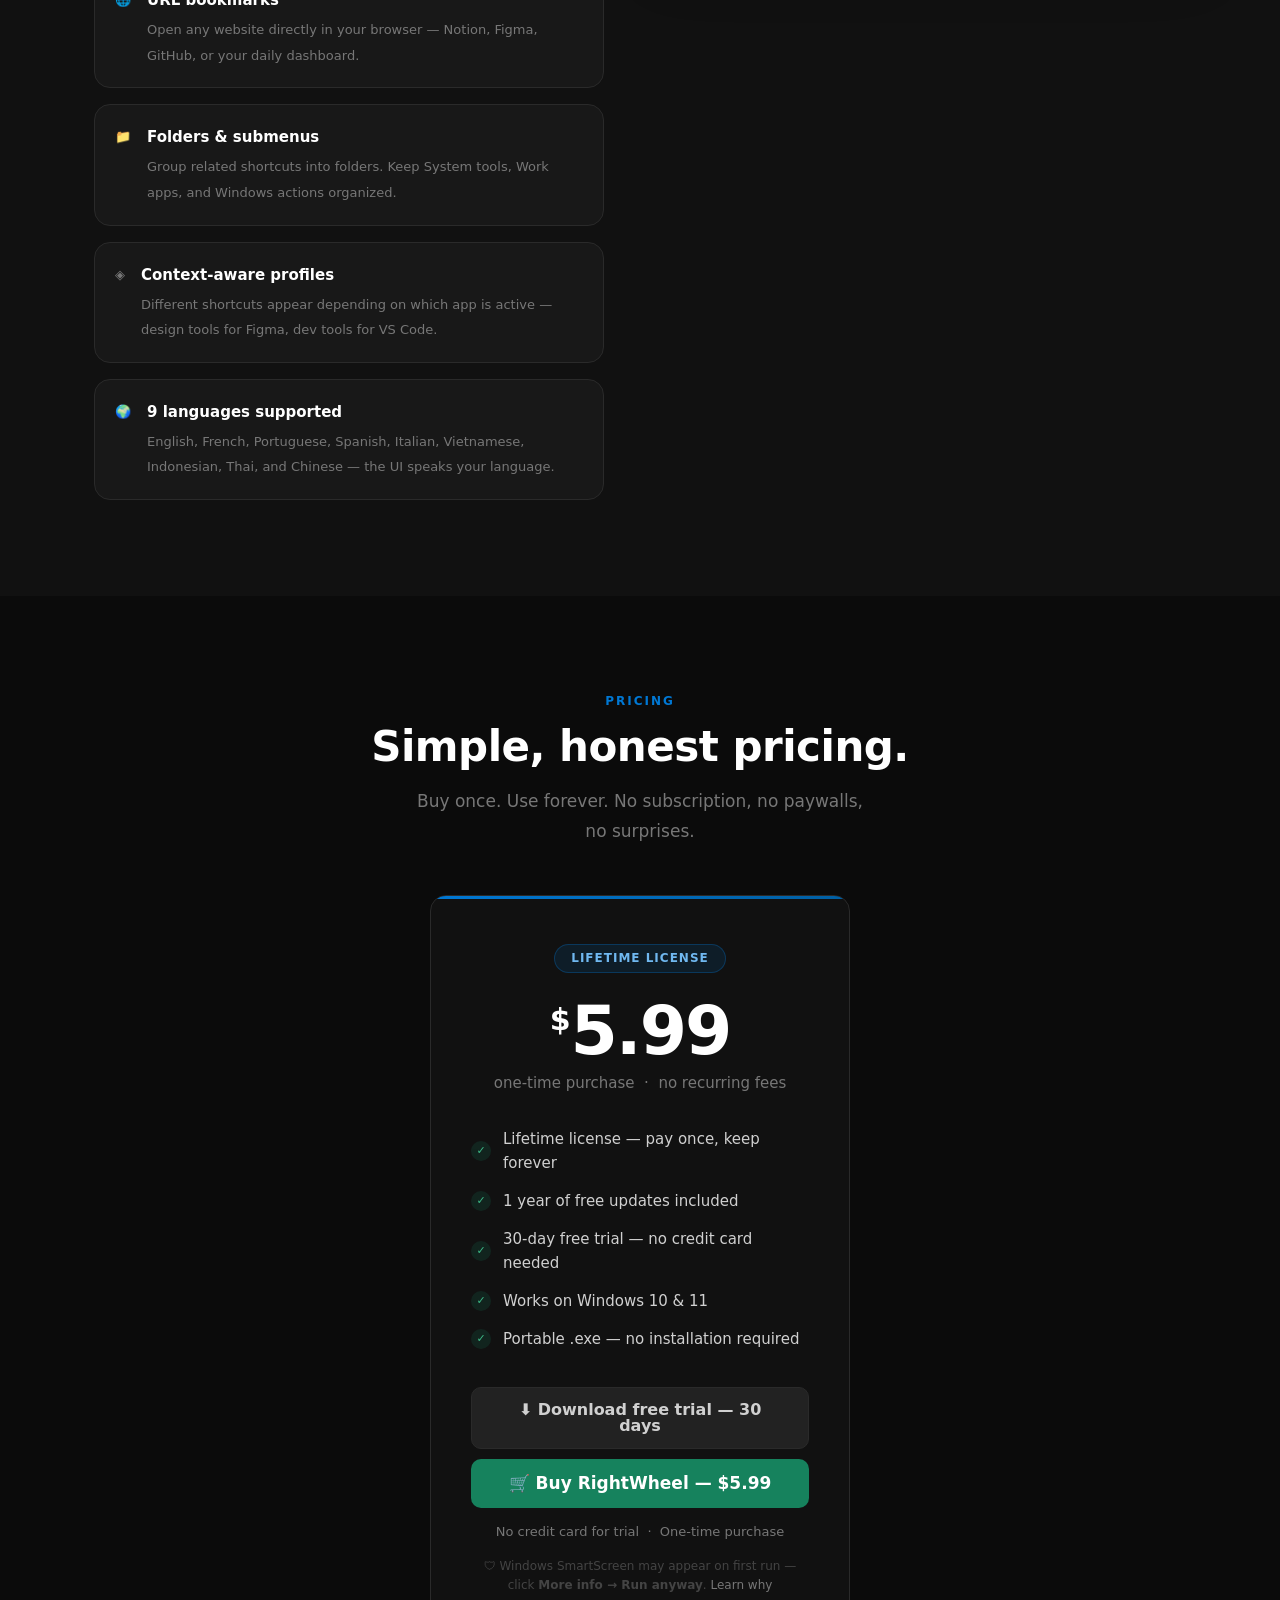
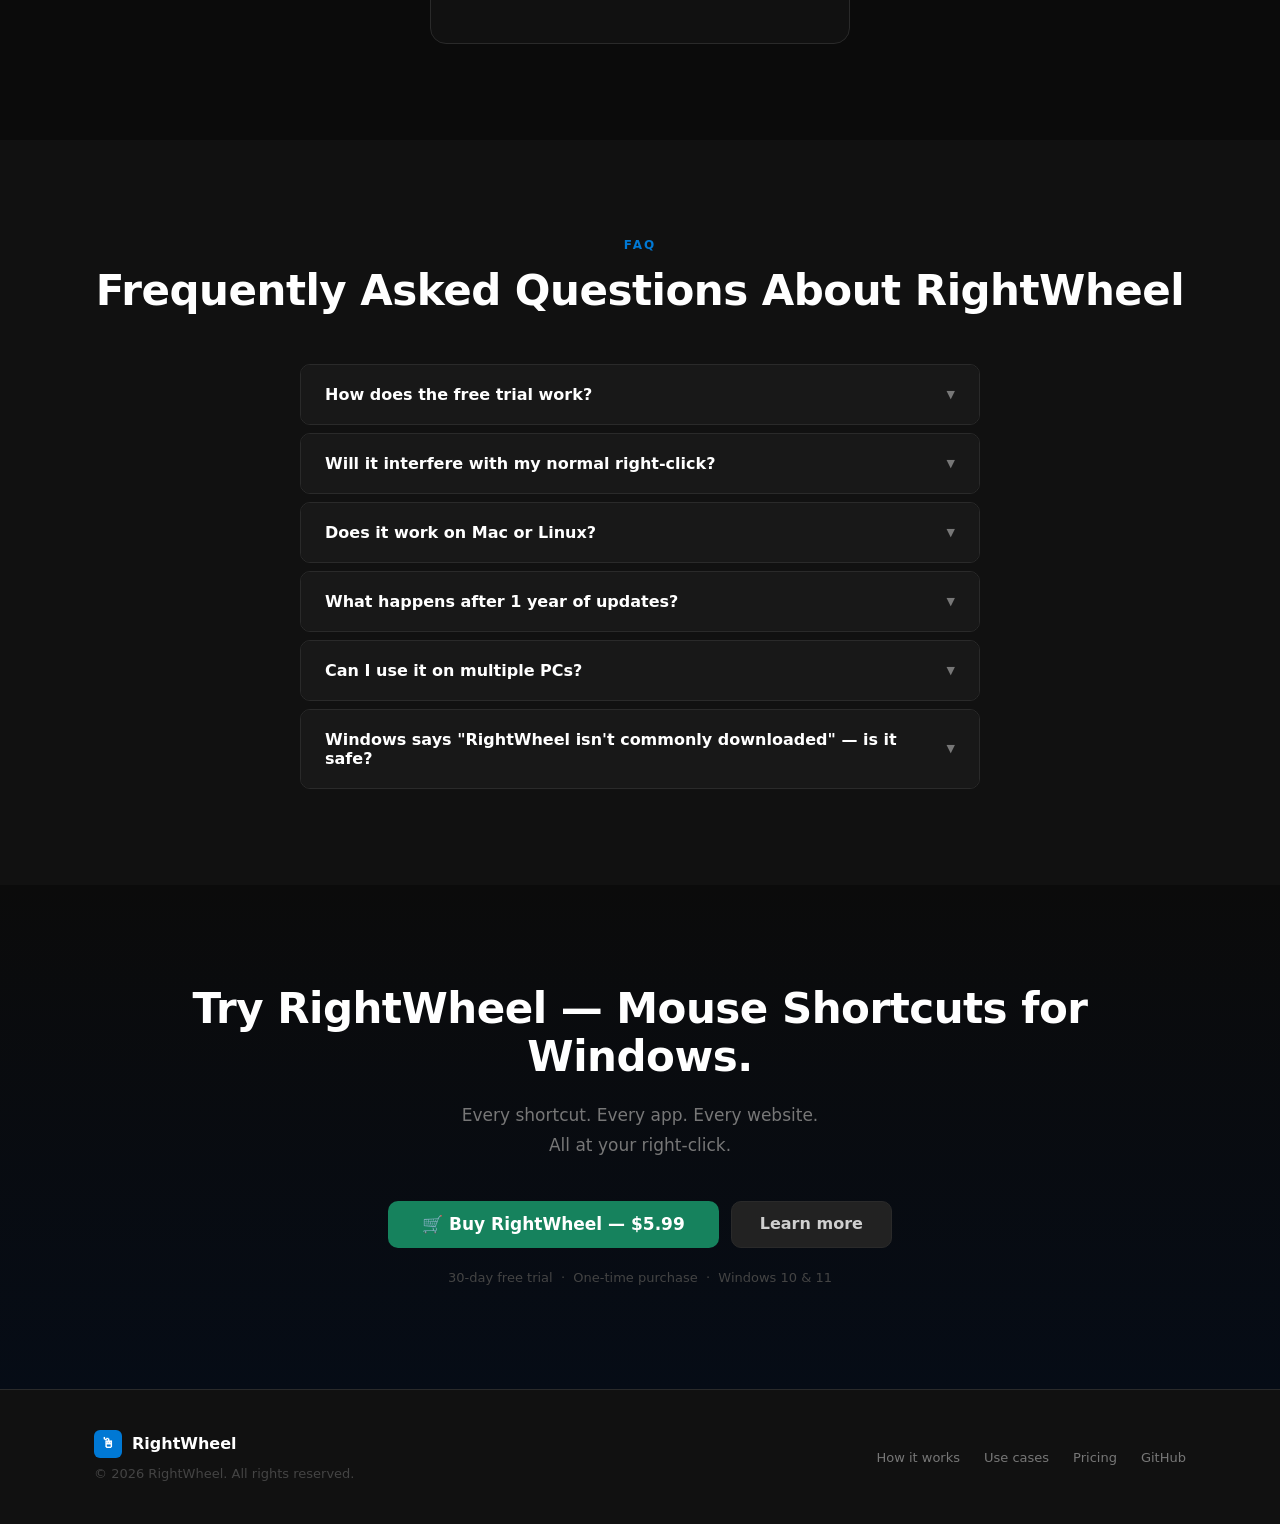
==== commit 83ed6894: "seo: compress og-image 969KB->102KB, add real screenshots with alt text, fix meta tags" ====
--- a/website/index.html
+++ b/website/index.html
@@ -15,7 +15,7 @@
   <meta property="og:description" content="Hold right-click and scroll to move through tasks faster. Apps, shortcuts, links, screenshots — all at your fingertip.">
   <meta property="og:type" content="website">
   <meta property="og:url" content="https://chautnus.github.io/RightWheel/">
-  <meta property="og:image" content="https://chautnus.github.io/RightWheel/og-image.png">
+  <meta property="og:image" content="https://chautnus.github.io/RightWheel/og-image.jpg">
   <meta property="og:image:width" content="1200">
   <meta property="og:image:height" content="630">
   <meta property="og:image:alt" content="RightWheel — Windows mouse shortcut launcher">
@@ -26,7 +26,7 @@
   <meta name="twitter:card" content="summary_large_image">
   <meta name="twitter:title" content="Mouse Shortcut Launcher for Windows — RightWheel">
   <meta name="twitter:description" content="Hold right-click + scroll to instantly open apps, trigger shortcuts, and switch windows — no keyboard needed. Free 30-day trial on Windows 10 &amp; 11.">
-  <meta name="twitter:image" content="https://chautnus.github.io/RightWheel/og-image.png">
+  <meta name="twitter:image" content="https://chautnus.github.io/RightWheel/og-image.jpg">
   <meta name="twitter:image:alt" content="RightWheel — Windows mouse shortcut launcher">
   <meta name="robots" content="index, follow">
   <meta name="author" content="chautnus">
@@ -385,6 +385,10 @@
     /* ─── How it works ───────────────────────────────────────── */
     .how { background: var(--bg2); }
     .how-steps { display: grid; grid-template-columns: repeat(3,1fr); gap: 24px; }
+    .screenshots { display: flex; gap: 40px; justify-content: center; align-items: flex-start; margin-top: 48px; flex-wrap: wrap; }
+    .screenshots figure { margin: 0; text-align: center; }
+    .screenshots img { border-radius: 10px; border: 1px solid var(--border); box-shadow: 0 8px 32px rgba(0,0,0,.4); max-width: 100%; height: auto; }
+    .screenshots figcaption { margin-top: 10px; font-size: 13px; color: var(--muted); }
     .step {
       background: var(--bg3); border: 1px solid var(--border);
       border-radius: var(--r-lg); padding: 32px; position: relative;
@@ -764,6 +768,21 @@
         <h3>Click any shortcut</h3>
         <p>Select an app, shortcut, URL, or folder from your wheel — it executes immediately.</p>
       </div>
+    </div>
+
+    <div class="screenshots">
+      <figure>
+        <img src="RightWheel Screen 1.png"
+             alt="RightWheel shortcut panel open on Windows desktop showing numbered quick-launch items"
+             width="225" height="367" loading="lazy">
+        <figcaption>The shortcut panel — appears at your cursor instantly</figcaption>
+      </figure>
+      <figure>
+        <img src="RightWheel Screen 2.png"
+             alt="RightWheel settings window for adding apps, keyboard shortcuts, URLs, and shell commands"
+             width="713" height="628" loading="lazy">
+        <figcaption>Settings — add apps, key combos, URLs, and commands</figcaption>
+      </figure>
     </div>
   </div>
 </section>
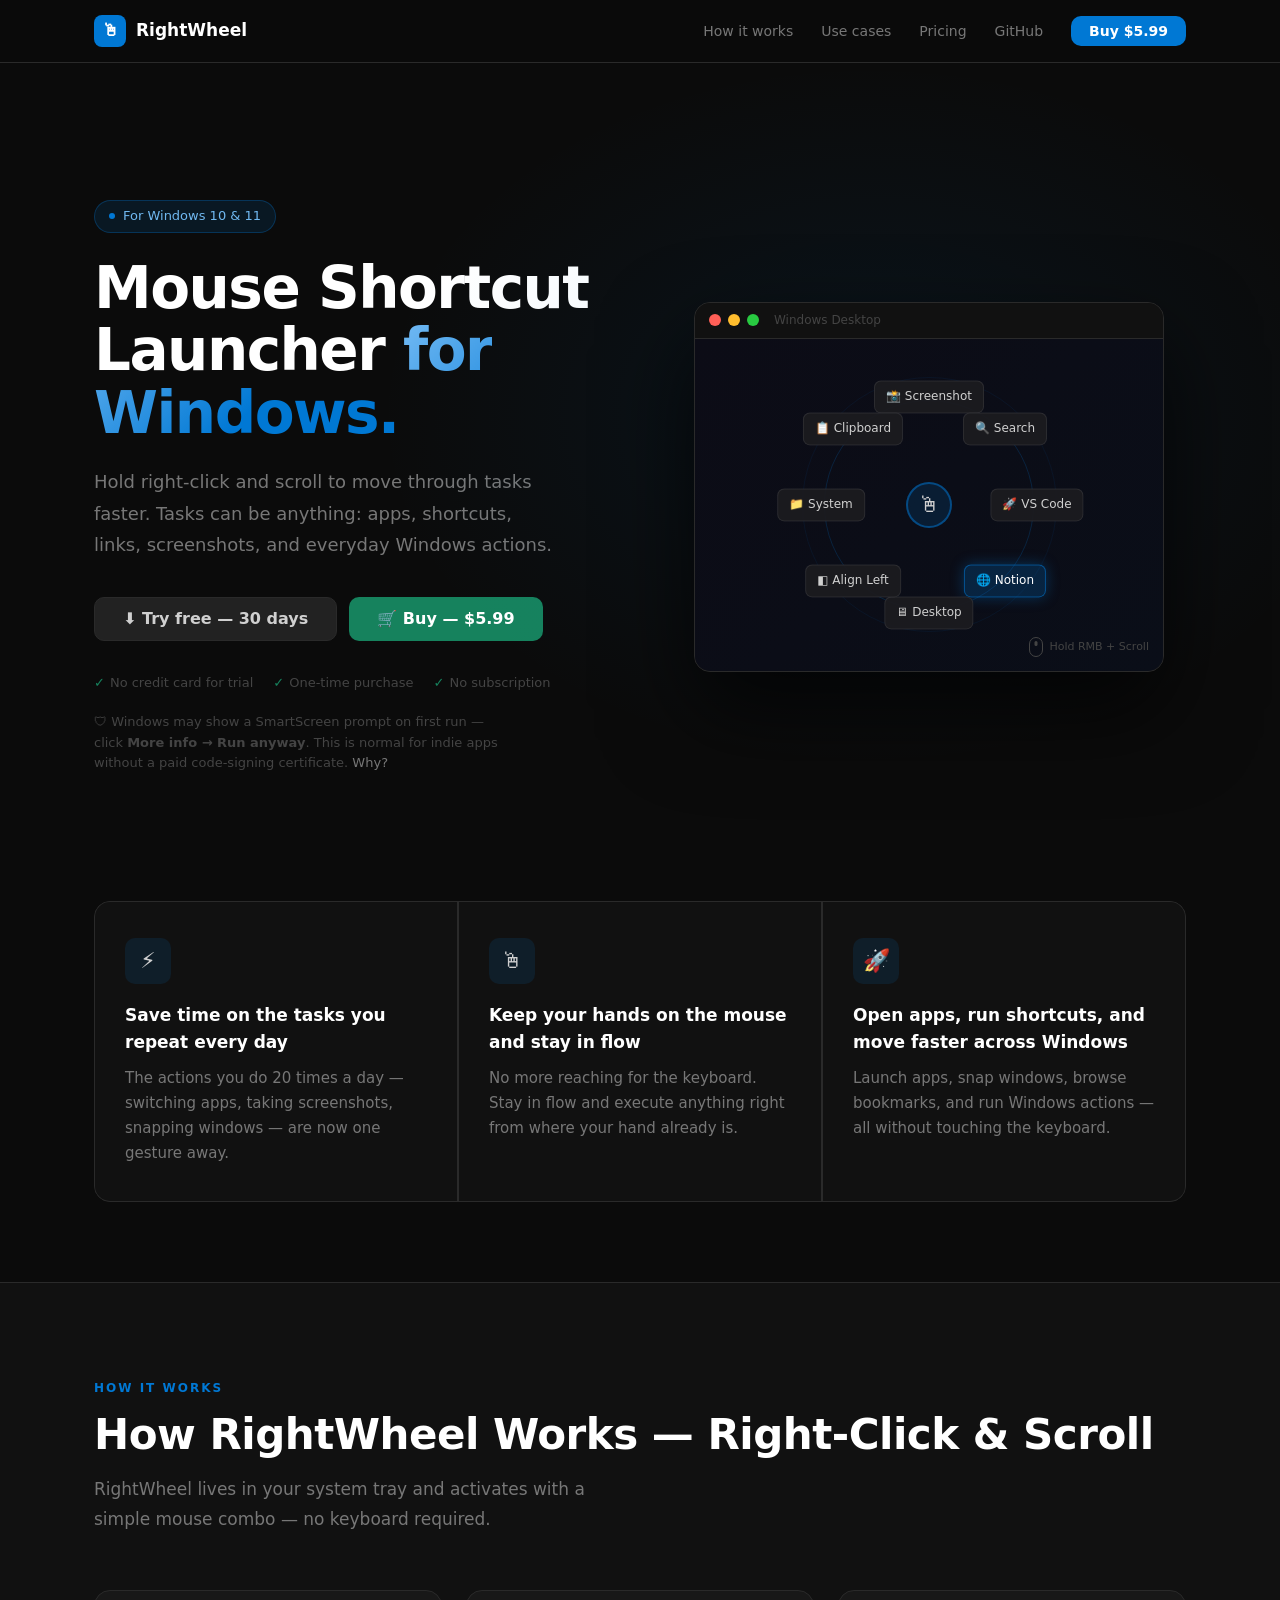
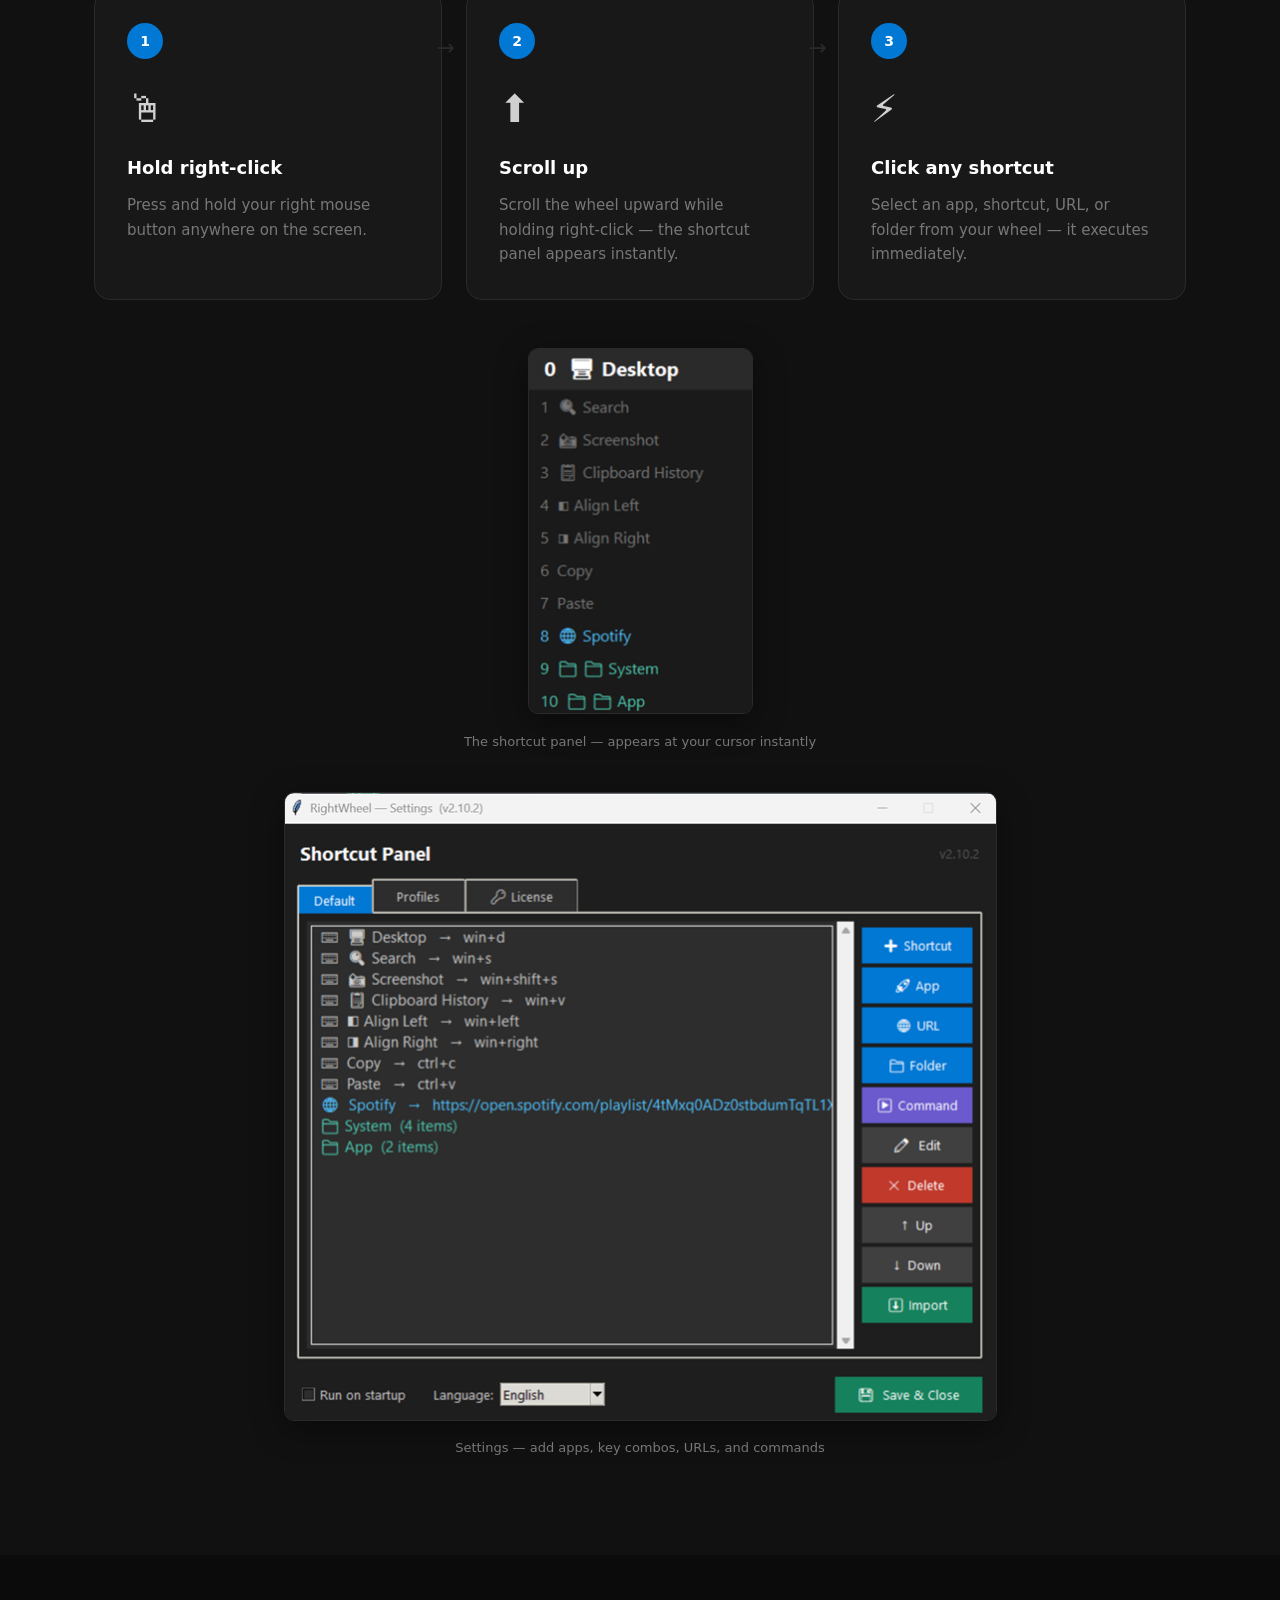
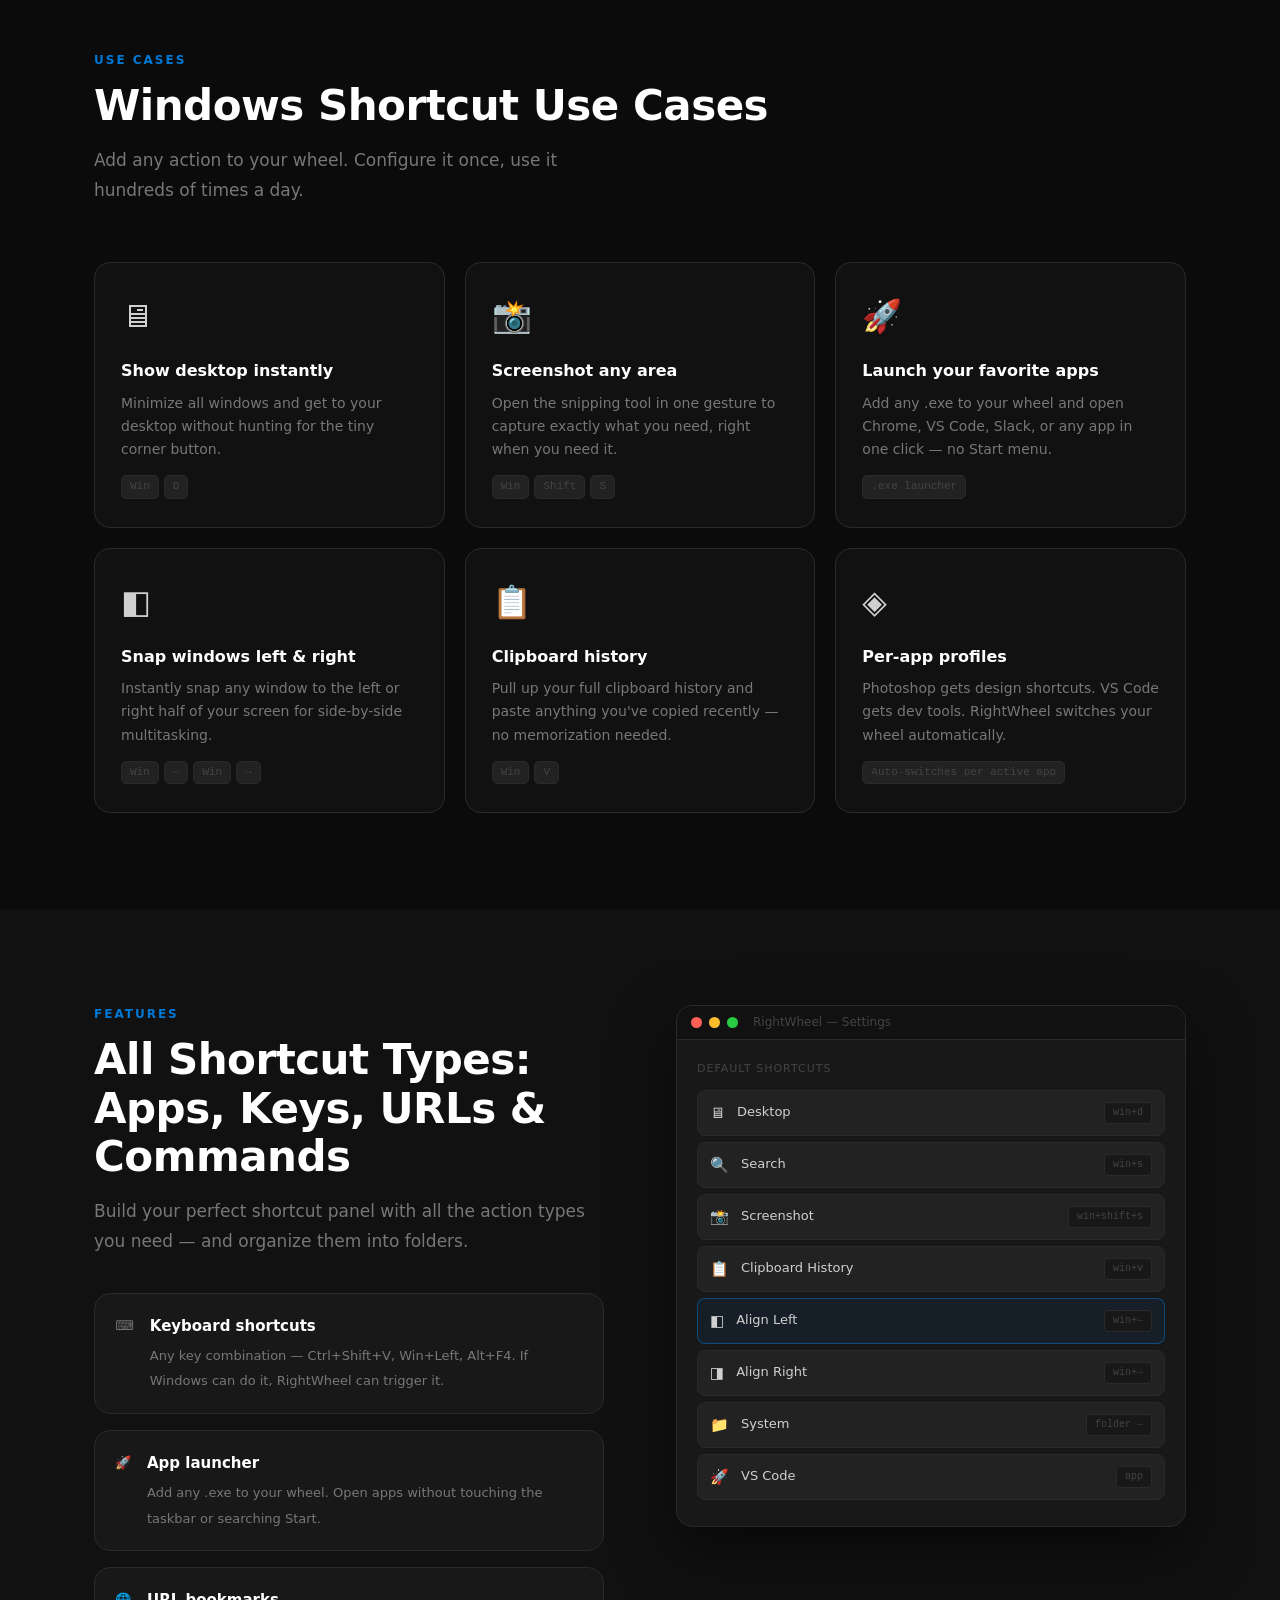
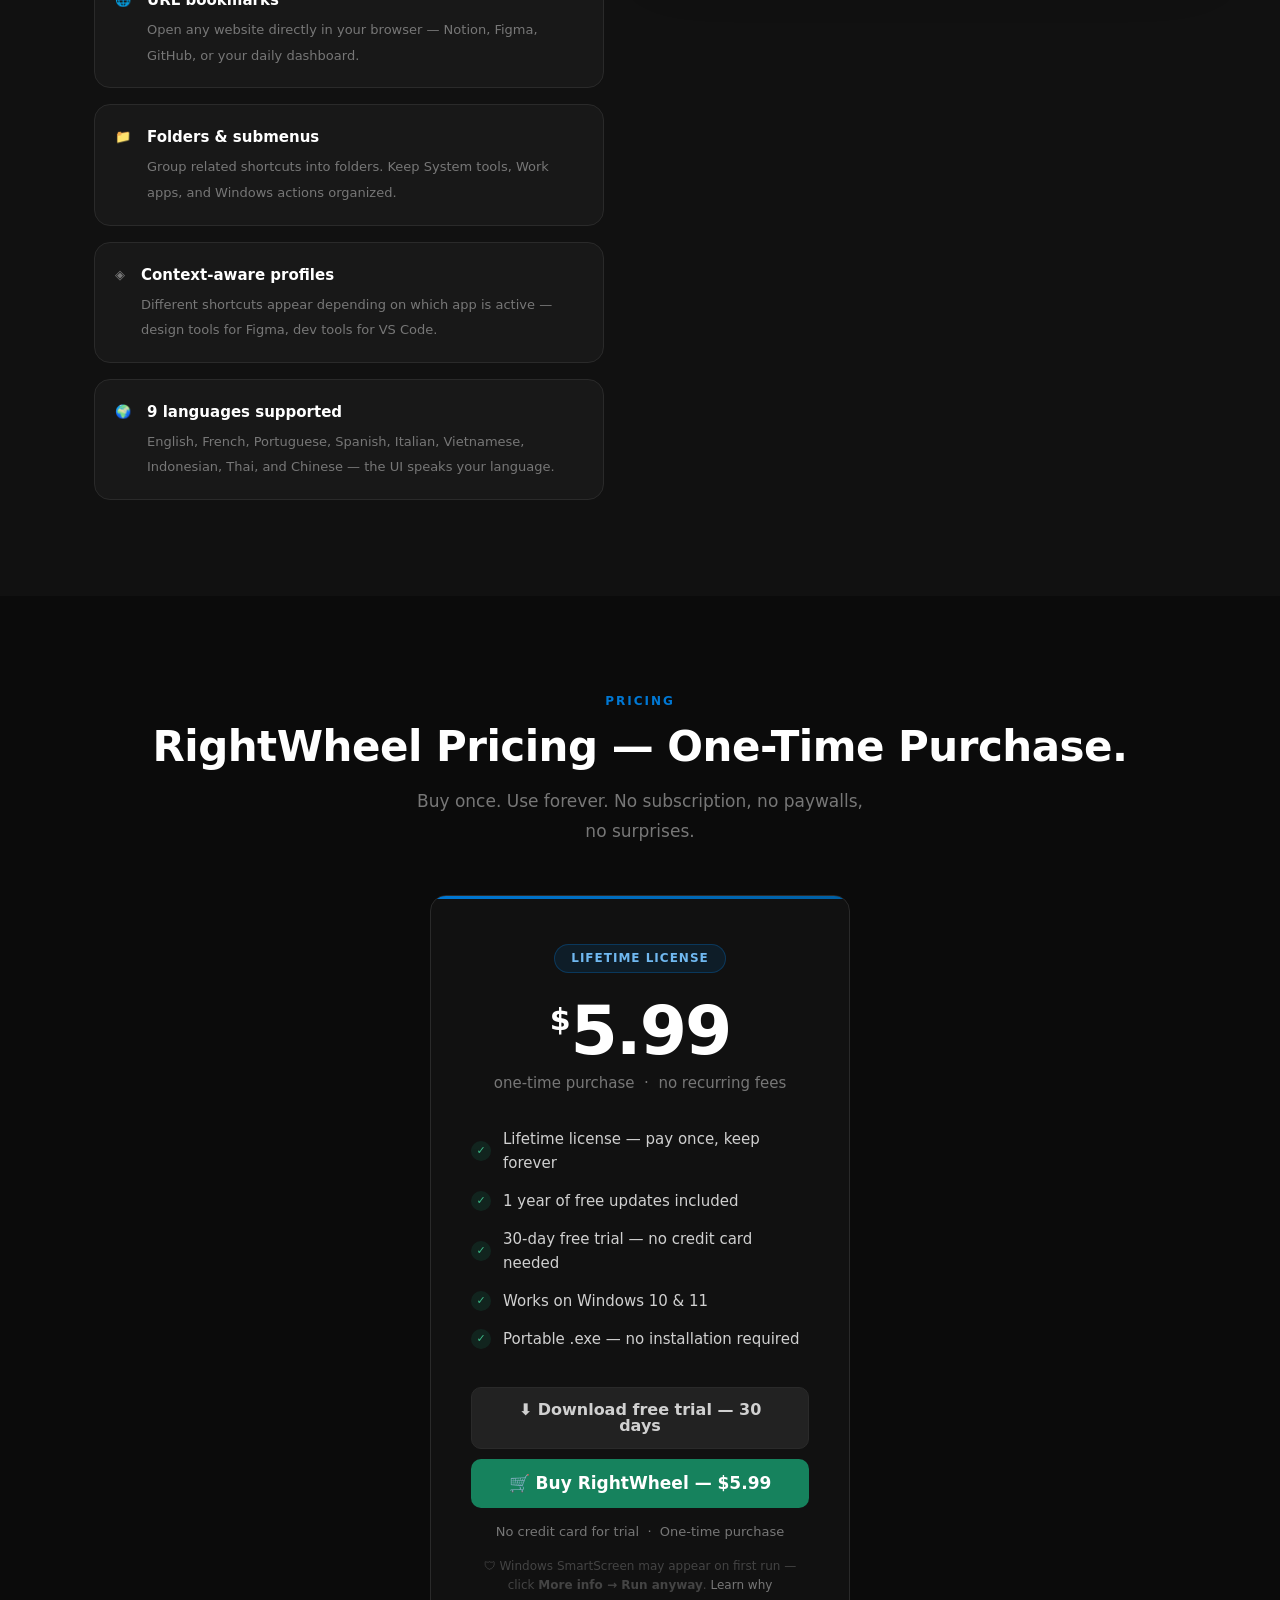
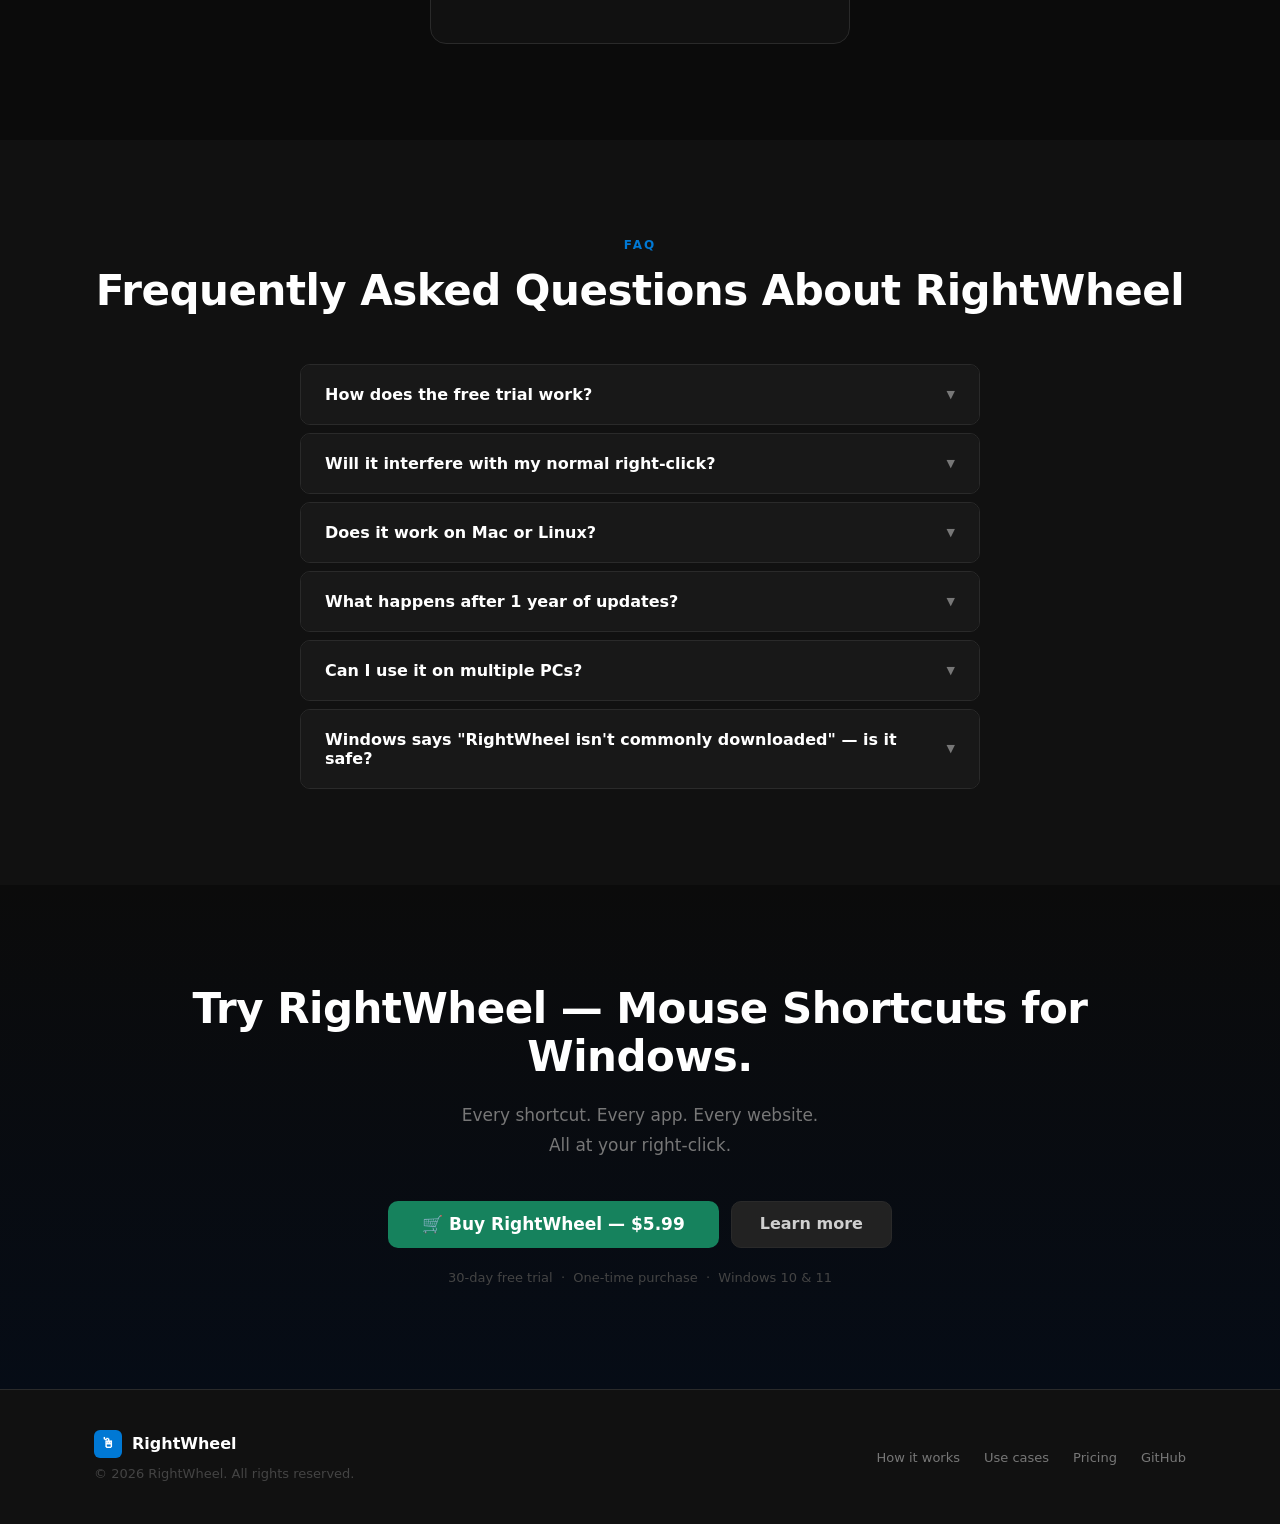
==== commit 3d93f17b: "seo: fix title length, og:description, softwareVersion 2.11.0, screenshot schema, pricing H2" ====
--- a/website/index.html
+++ b/website/index.html
@@ -3,7 +3,7 @@
 <head>
   <meta charset="UTF-8">
   <meta name="viewport" content="width=device-width, initial-scale=1.0">
-  <title>Mouse Shortcut Launcher for Windows — RightWheel</title>
+  <title>Mouse Shortcut Launcher for Windows — RightWheel App</title>
   <meta name="description" content="RightWheel: Windows mouse shortcut launcher. Hold right-click + scroll to open apps, trigger shortcuts, switch windows — no keyboard needed. Free 30-day trial.">
   <meta name="keywords" content="mouse shortcuts, windows productivity, rightwheel, hotkey, quick launch, mouse wheel, keyboard shortcut launcher">
   <link rel="canonical" href="https://chautnus.github.io/RightWheel/">
@@ -11,8 +11,8 @@
   <link rel="icon" href="data:image/svg+xml,<svg xmlns='http://www.w3.org/2000/svg' viewBox='0 0 100 100'><rect width='100' height='100' rx='20' fill='%230078d4'/><text y='.9em' font-size='80'>🖱</text></svg>">
 
   <!-- Open Graph -->
-  <meta property="og:title" content="Mouse Shortcut Launcher for Windows — RightWheel">
-  <meta property="og:description" content="Hold right-click and scroll to move through tasks faster. Apps, shortcuts, links, screenshots — all at your fingertip.">
+  <meta property="og:title" content="Mouse Shortcut Launcher for Windows — RightWheel App">
+  <meta property="og:description" content="Hold right-click and scroll to instantly open apps, trigger shortcuts, and switch windows — no keyboard needed. Free 30-day trial. $5.99 one-time purchase.">
   <meta property="og:type" content="website">
   <meta property="og:url" content="https://chautnus.github.io/RightWheel/">
   <meta property="og:image" content="https://chautnus.github.io/RightWheel/og-image.jpg">
@@ -42,7 +42,8 @@
     "description": "Hold right-click and scroll to instantly access apps, shortcuts, links, screenshots, and everyday Windows actions.",
     "url": "https://chautnus.github.io/RightWheel/",
     "downloadUrl": "https://github.com/chautnus/RightWheel/releases/latest/download/RightWheel.exe",
-    "softwareVersion": "2.10.9",
+    "softwareVersion": "2.11.0",
+    "screenshot": "https://chautnus.github.io/RightWheel/RightWheel%20Screen%201.png",
     "author": {
       "@type": "Person",
       "name": "chautnus",
@@ -933,7 +934,7 @@
 <section class="pricing" id="pricing">
   <div class="container">
     <p class="label">Pricing</p>
-    <h2 class="sh">Simple, honest pricing.</h2>
+    <h2 class="sh">RightWheel Pricing — One-Time Purchase.</h2>
     <p class="sd" style="max-width:460px;margin:0 auto 48px">Buy once. Use forever. No subscription, no paywalls, no surprises.</p>
 
     <div class="pricing-card">
@@ -1130,5 +1131,14 @@
   });
 });
 </script>
+
+<!-- Google Analytics 4 -->
+<script async src="https://www.googletagmanager.com/gtag/js?id=G-XC45ZRJ7Y9"></script>
+<script>
+  window.dataLayer = window.dataLayer || [];
+  function gtag(){dataLayer.push(arguments);}
+  gtag('js', new Date());
+  gtag('config', 'G-XC45ZRJ7Y9');
+</script>
 </body>
 </html>
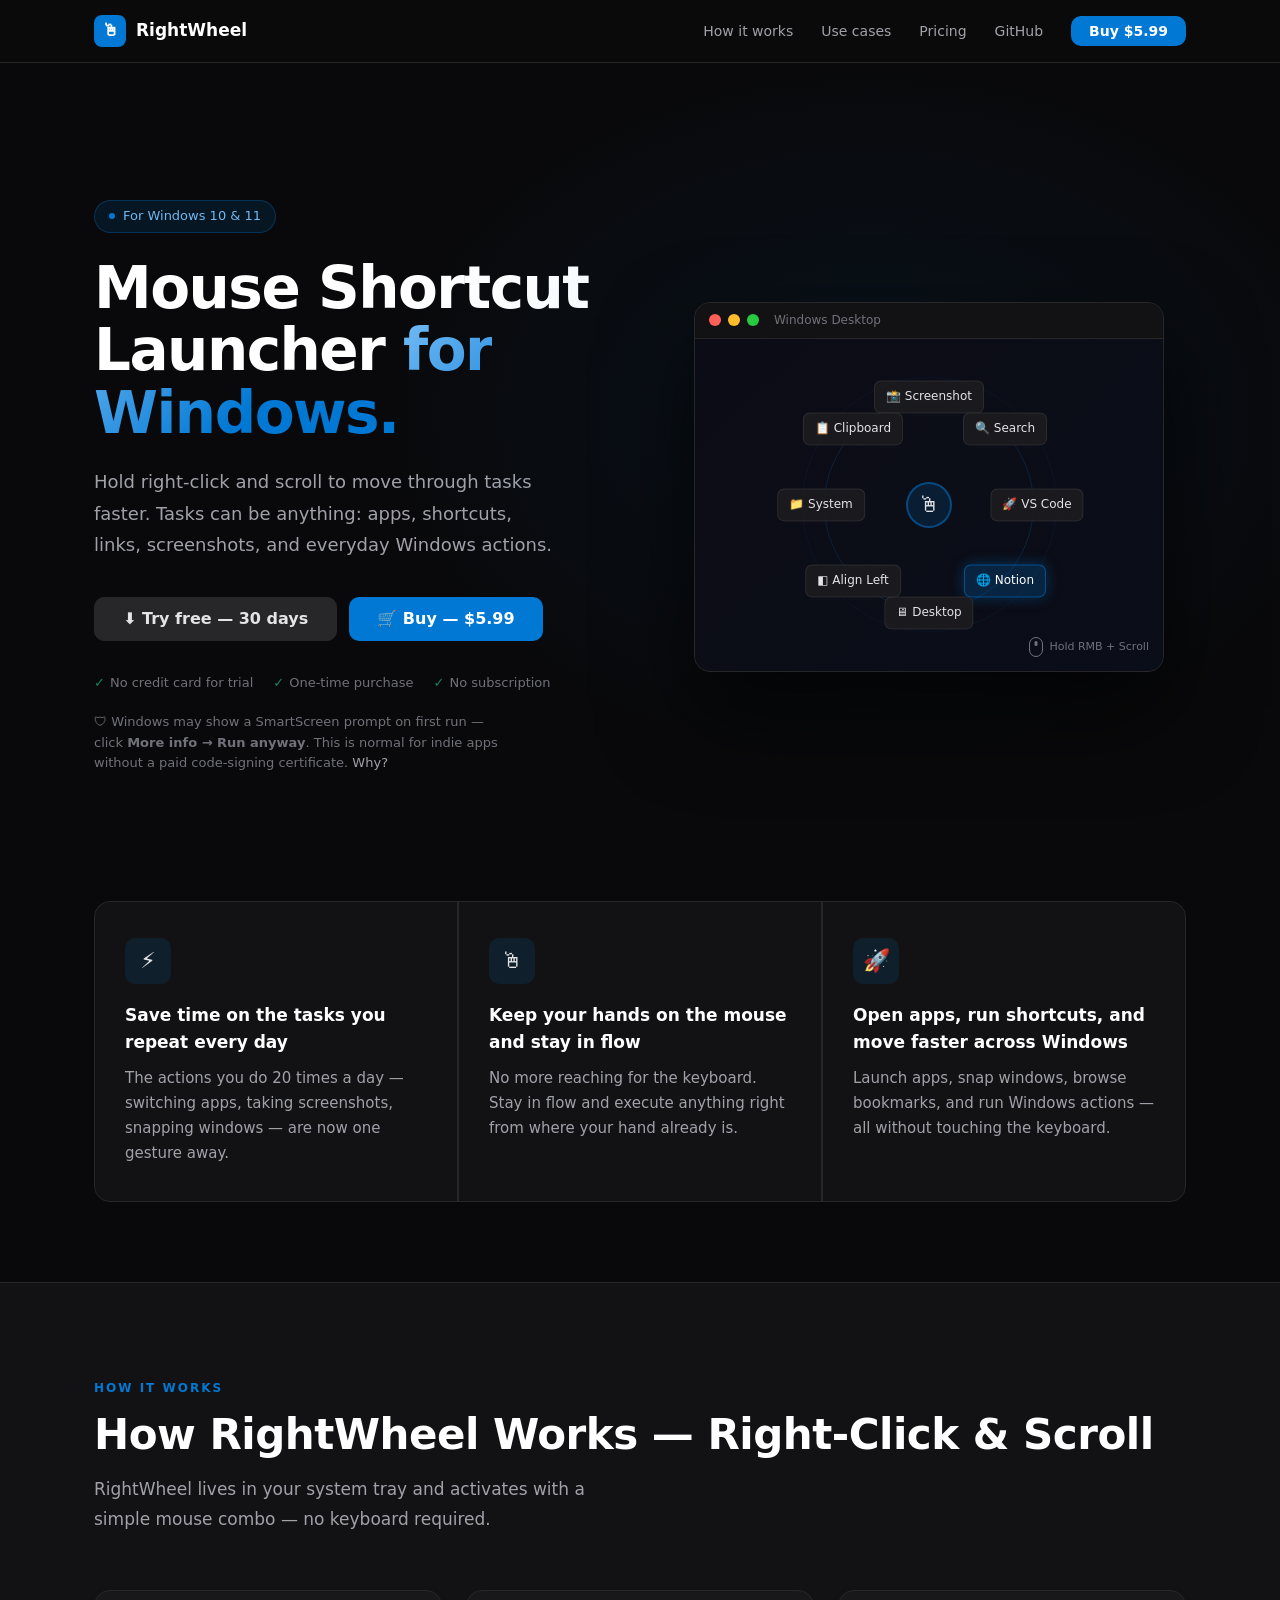
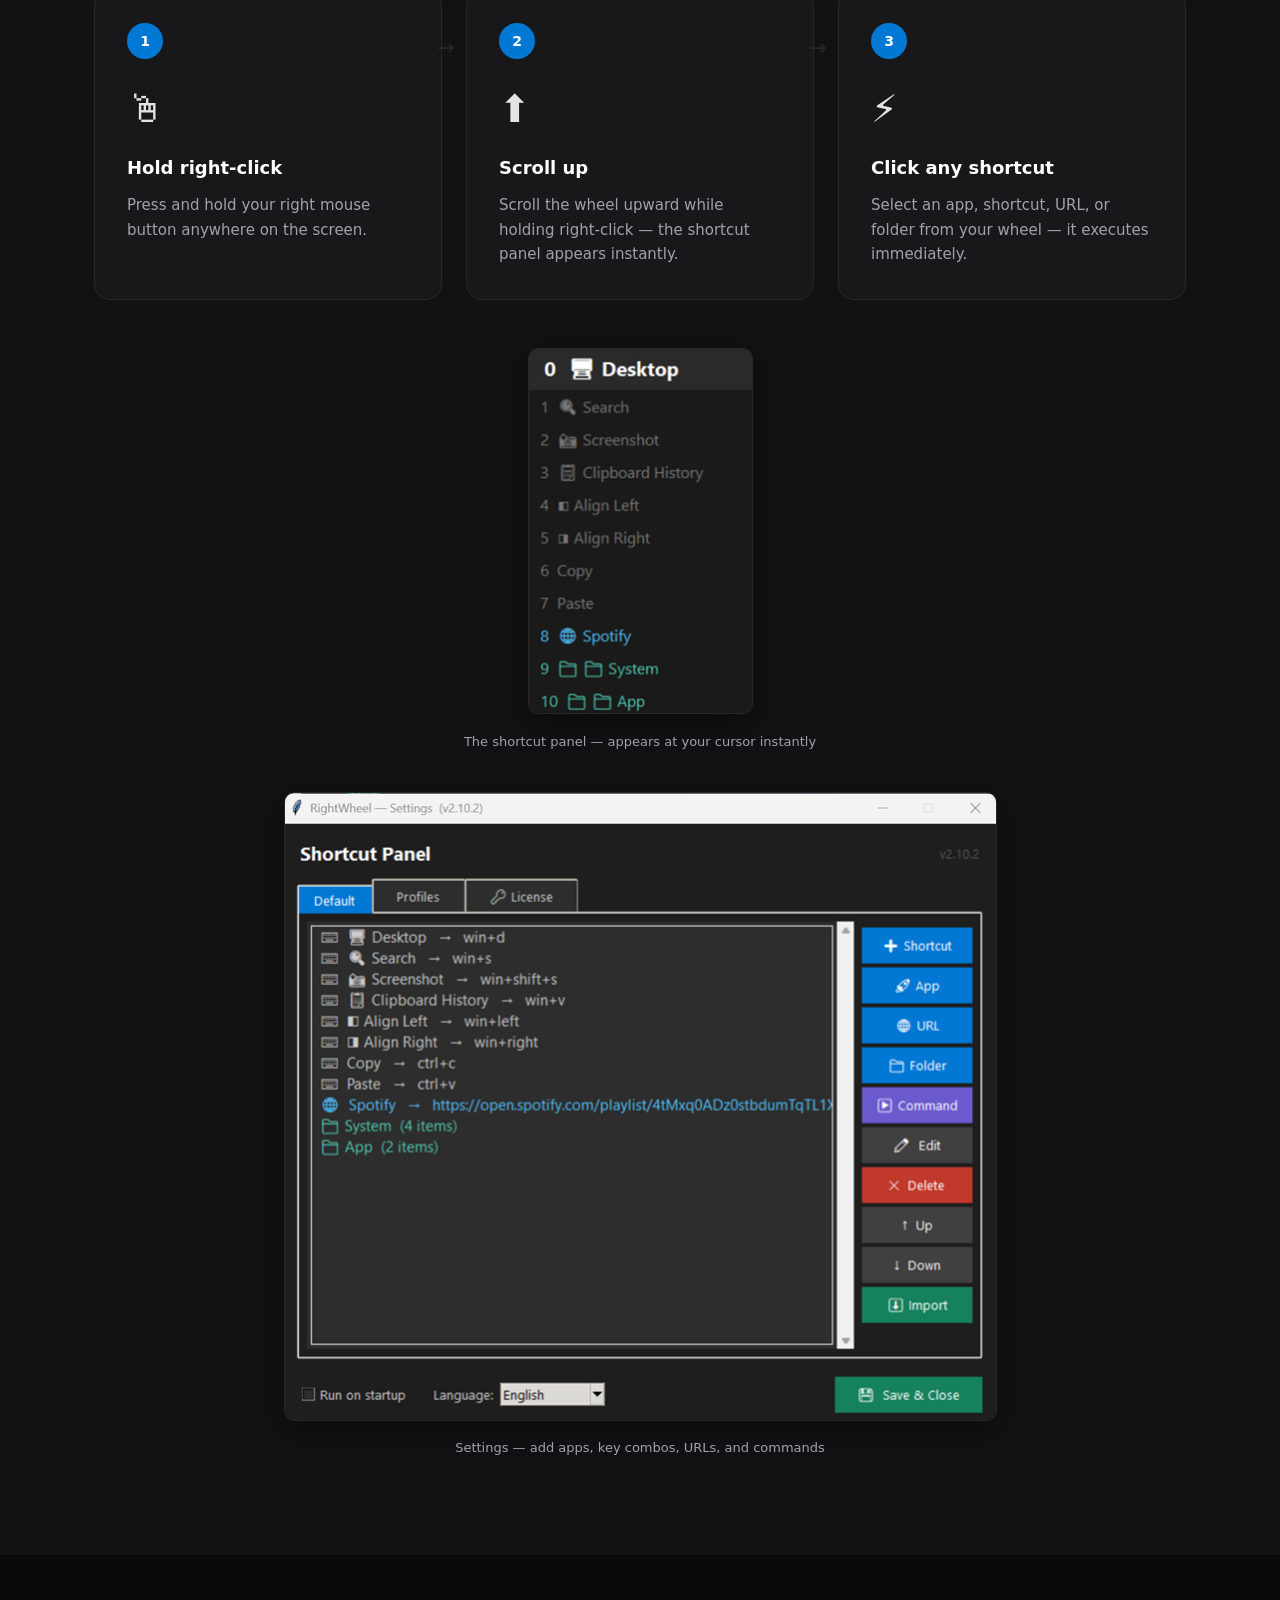
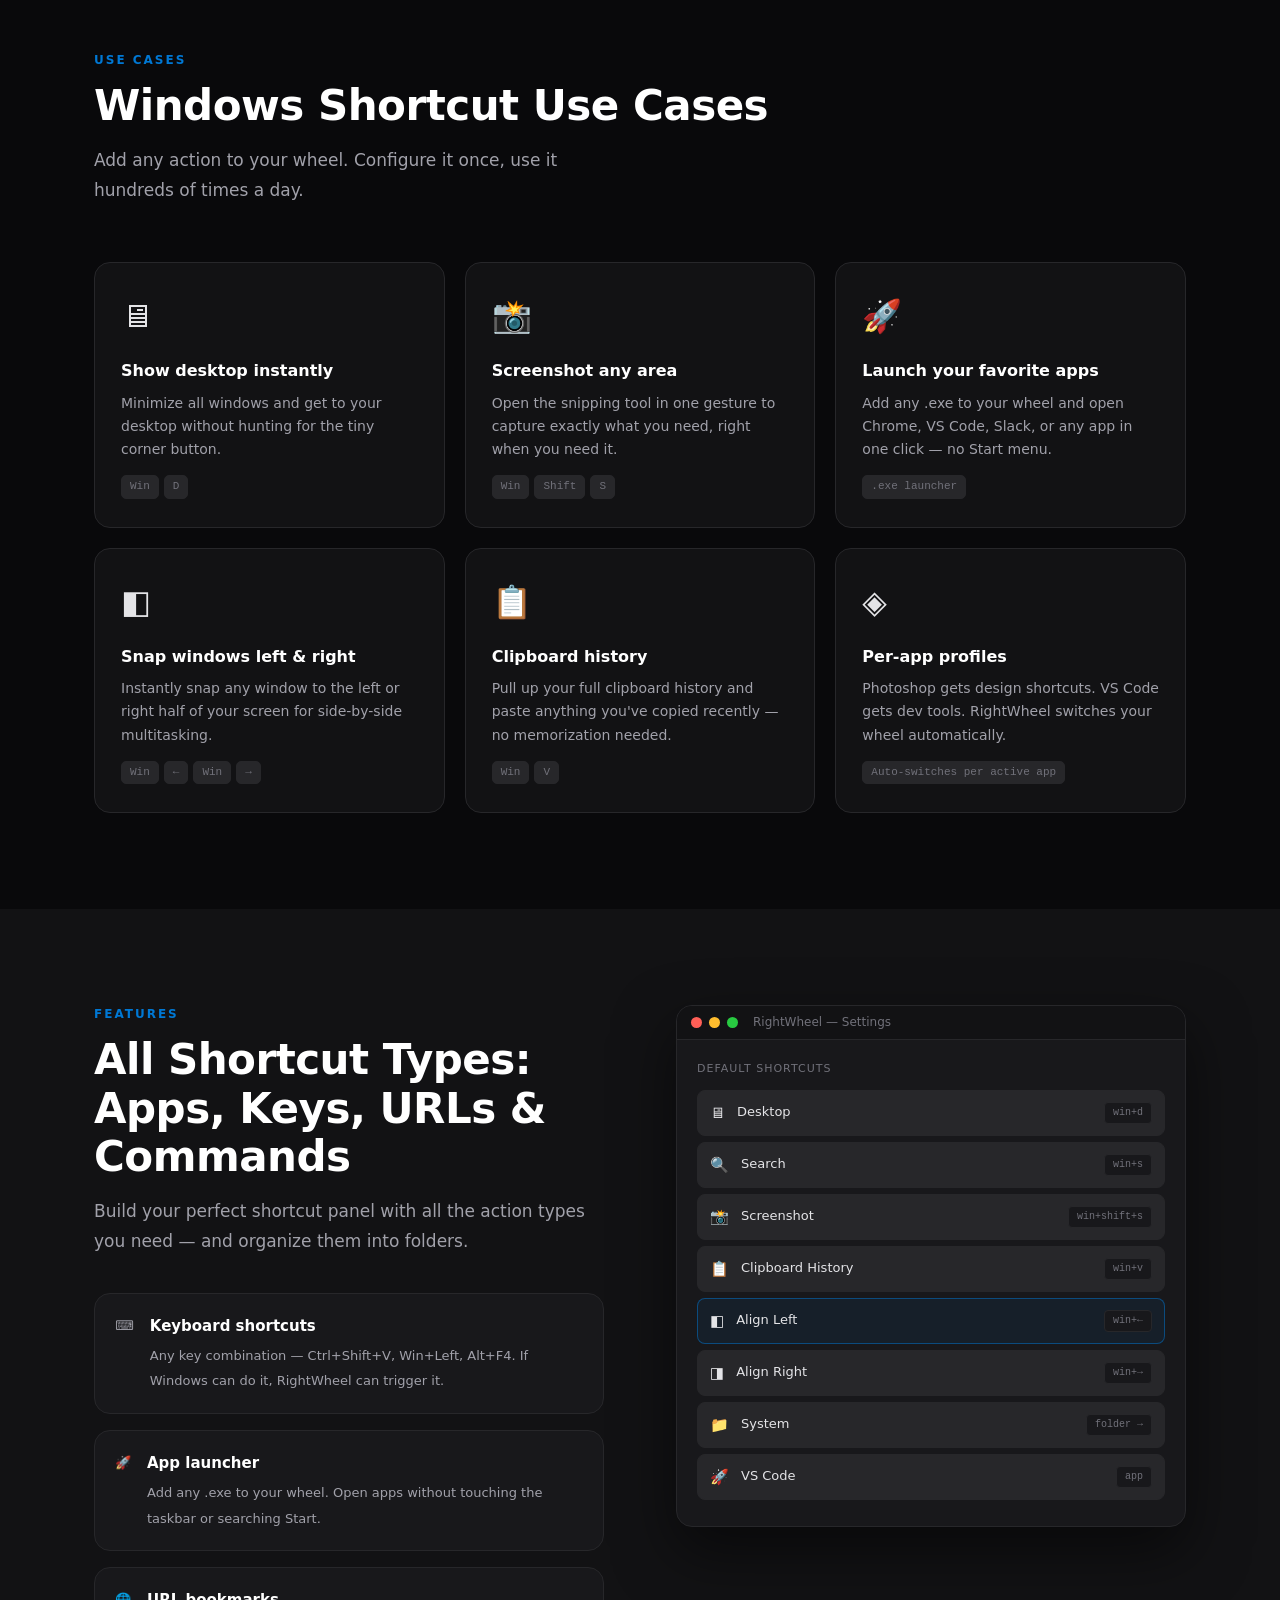
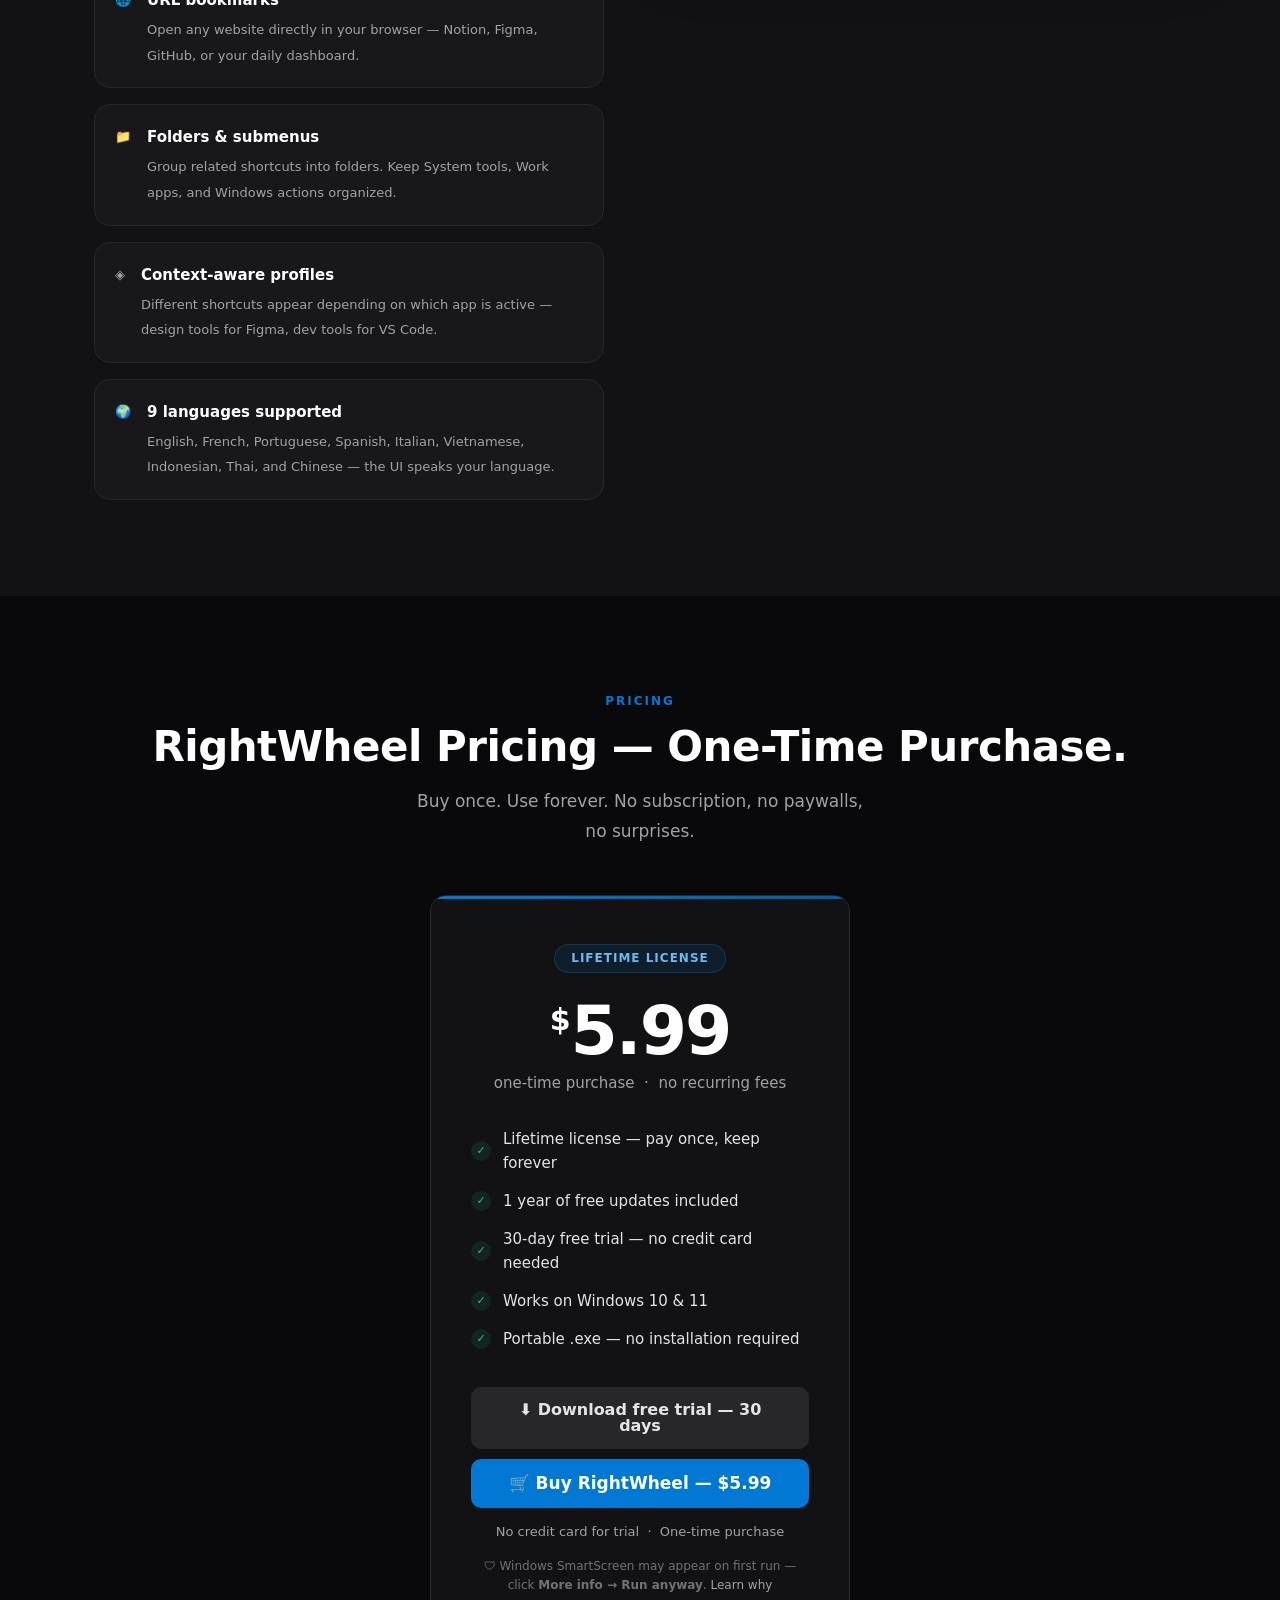
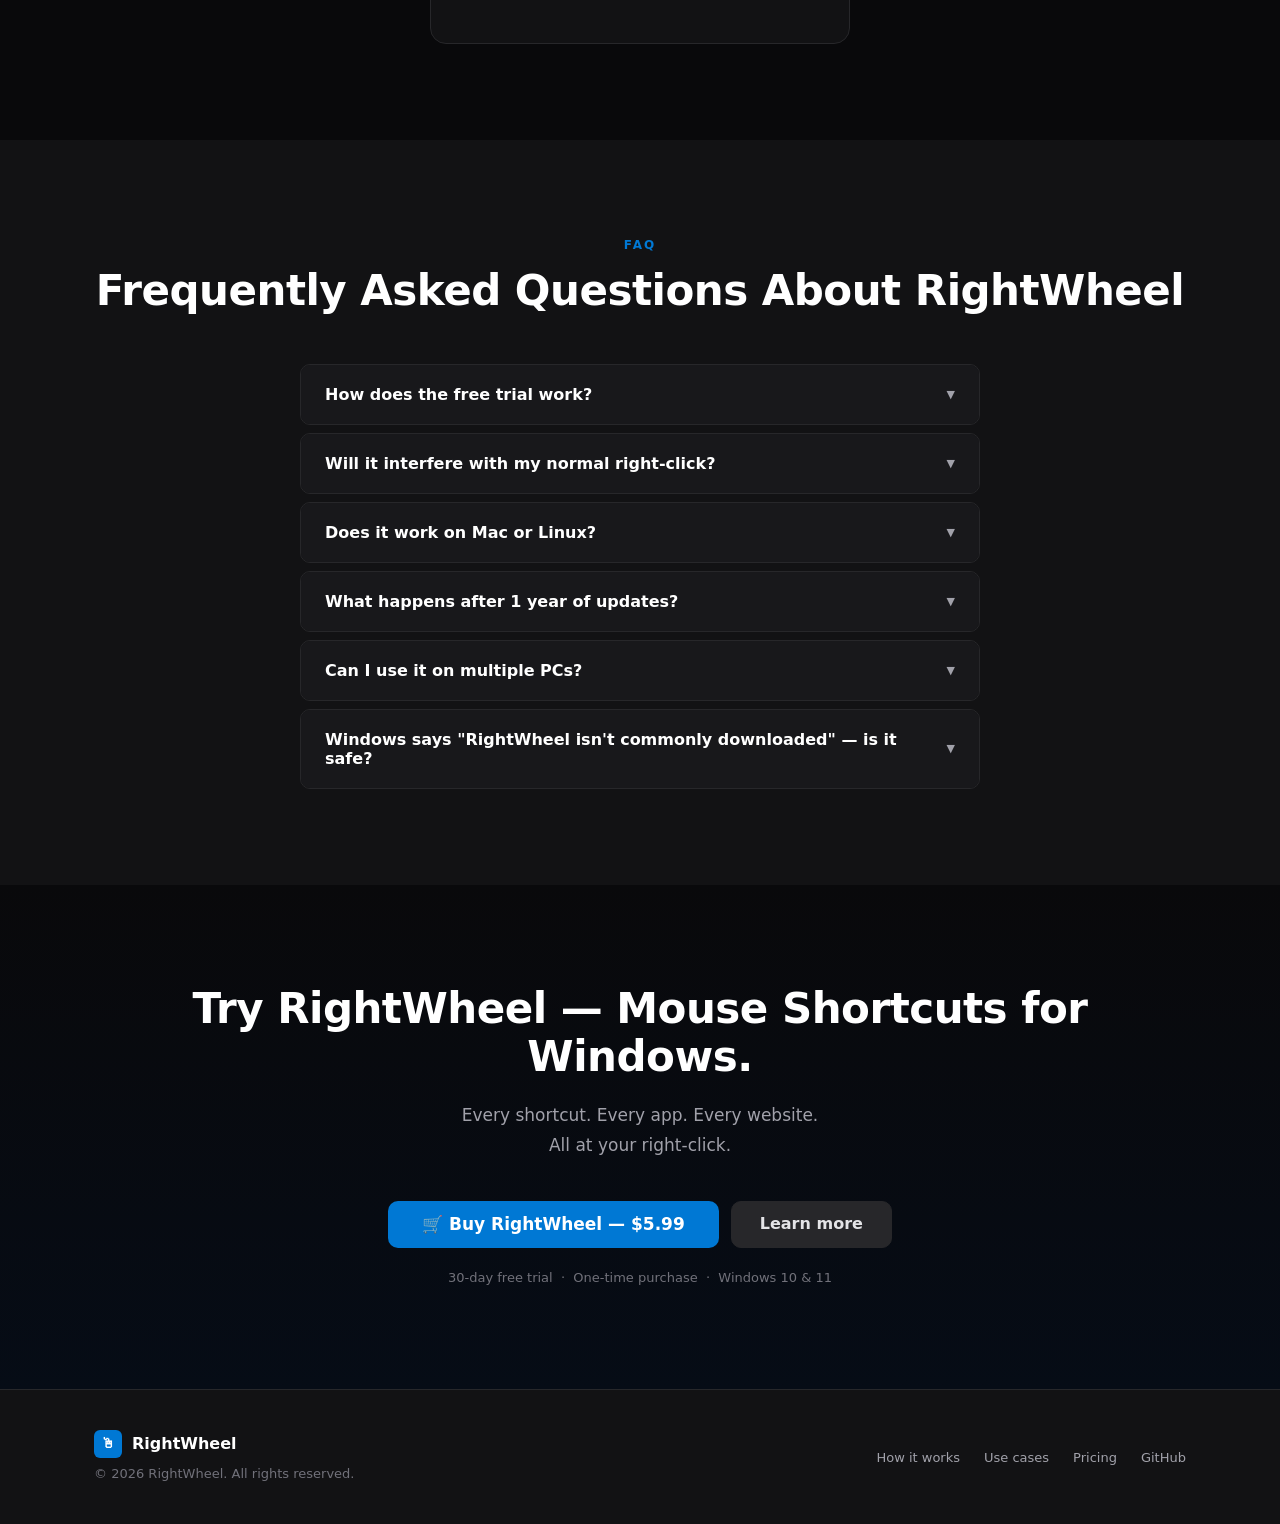
==== commit 81458217: "feat(website): unify Zinc design tokens, improve WCAG AA contrast, and support reduced-motion" ====
--- a/website/index.html
+++ b/website/index.html
@@ -4,7 +4,7 @@
   <meta charset="UTF-8">
   <meta name="viewport" content="width=device-width, initial-scale=1.0">
   <title>Mouse Shortcut Launcher for Windows — RightWheel App</title>
-  <meta name="description" content="RightWheel: Windows mouse shortcut launcher. Hold right-click + scroll to open apps, trigger shortcuts, switch windows — no keyboard needed. Free 30-day trial.">
+  <meta name="description" content="RightWheel: Windows mouse shortcut launcher. Hold right-click + scroll to open apps, trigger shortcuts, switch windows — no keyboard needed. 30-day free trial.">
   <meta name="keywords" content="mouse shortcuts, windows productivity, rightwheel, hotkey, quick launch, mouse wheel, keyboard shortcut launcher">
   <link rel="canonical" href="https://chautnus.github.io/RightWheel/">
   <link rel="sitemap" type="application/xml" href="https://chautnus.github.io/RightWheel/sitemap.xml">
@@ -132,18 +132,18 @@
     *, *::before, *::after { box-sizing: border-box; margin: 0; padding: 0; }
 
     :root {
-      --bg:     #0b0b0b;
-      --bg2:    #111111;
-      --bg3:    #181818;
-      --bg4:    #222222;
-      --bg5:    #2a2a2a;
-      --border: #2a2a2a;
-      --text:   #d0d0d0;
-      --muted:  #777;
-      --dim:    #444;
+      --bg:     #09090b;
+      --bg2:    #121214;
+      --bg3:    #18181b;
+      --bg4:    #27272a;
+      --bg5:    #3f3f46;
+      --border: #27272a;
+      --text:   #e4e4e7;
+      --muted:  #a1a1aa;
+      --dim:    #71717a;
       --white:  #ffffff;
       --blue:   #0078d4;
-      --blue-h: #1a8fe0;
+      --blue-h: #106ebe;
       --blue-l: rgba(0,120,212,.12);
       --green:  #16825d;
       --green-h:#1a9e71;
@@ -166,6 +166,19 @@
 
     a { color: var(--blue); text-decoration: none; }
     a:hover { text-decoration: underline; }
+    a:focus-visible, button:focus-visible, .btn:focus-visible {
+      outline: 2px solid var(--blue);
+      outline-offset: 2px;
+    }
+
+    @media (prefers-reduced-motion: reduce) {
+      *, *::before, *::after {
+        animation-duration: 0.01ms !important;
+        animation-iteration-count: 1 !important;
+        transition-duration: 0.01ms !important;
+        scroll-behavior: auto !important;
+      }
+    }
 
     /* ─── Layout ─────────────────────────────────────────────── */
     .container { max-width: var(--max); margin: 0 auto; padding: 0 24px; }
@@ -179,10 +192,10 @@
       transition: all .2s; line-height: 1;
     }
     .btn:hover { text-decoration: none; }
-    .btn-primary   { background: var(--green); color: var(--white); }
+    .btn-primary   { background: var(--blue); color: var(--white); }
     .btn-primary:hover {
-      background: var(--green-h); color: var(--white);
-      transform: translateY(-1px); box-shadow: 0 8px 24px rgba(22,130,93,.35);
+      background: var(--blue-h); color: var(--white);
+      transform: translateY(-1px); box-shadow: 0 4px 14px rgba(0,120,212,.35);
     }
     .btn-secondary { background: var(--bg4); color: var(--text); border: 1px solid var(--border); }
     .btn-secondary:hover { background: var(--bg5); color: var(--white); }
@@ -314,8 +327,8 @@
       animation: center-pulse 2s ease-in-out infinite alternate;
     }
     @keyframes center-pulse {
-      from { box-shadow: 0 0 10px rgba(0,120,212,.25); }
-      to   { box-shadow: 0 0 26px rgba(0,120,212,.6);  }
+      from { box-shadow: 0 0 4px rgba(0,120,212,.2); }
+      to   { box-shadow: 0 0 12px rgba(0,120,212,.35); }
     }
     .wi {
       position: absolute;
